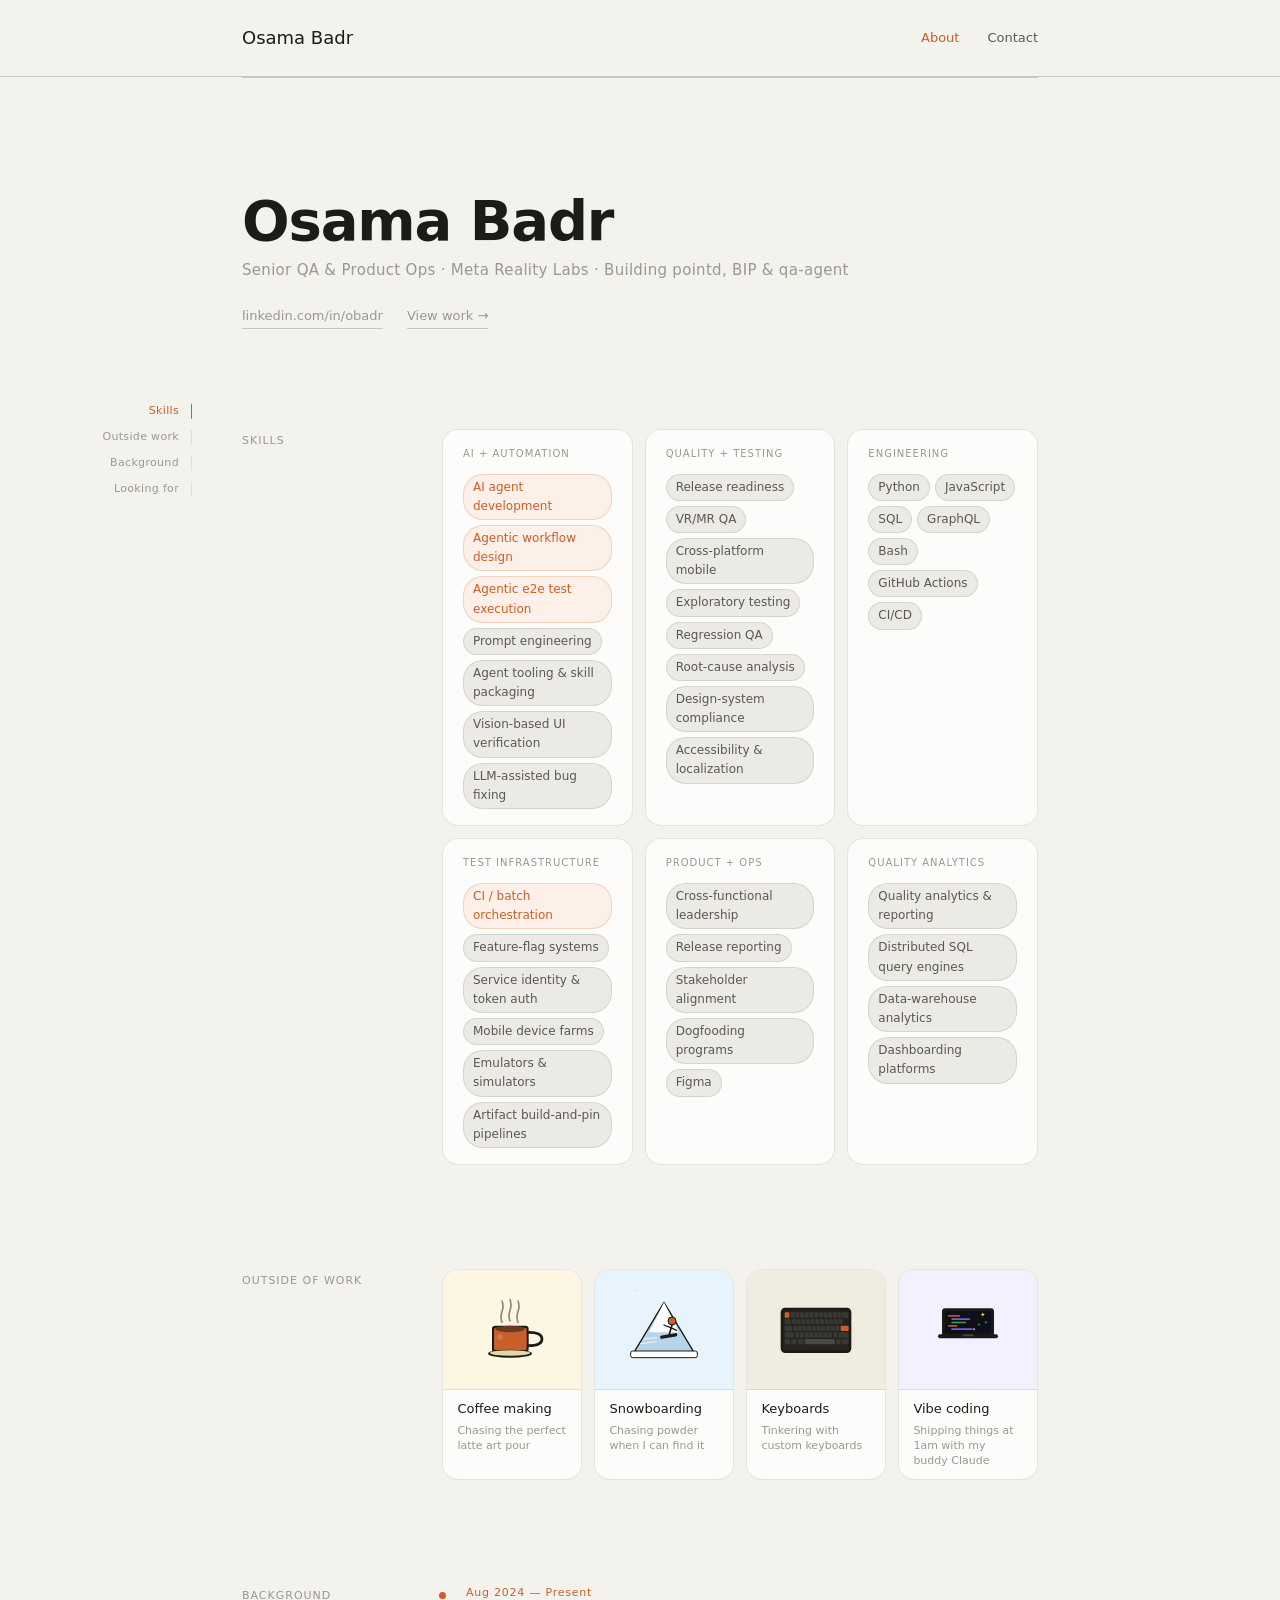
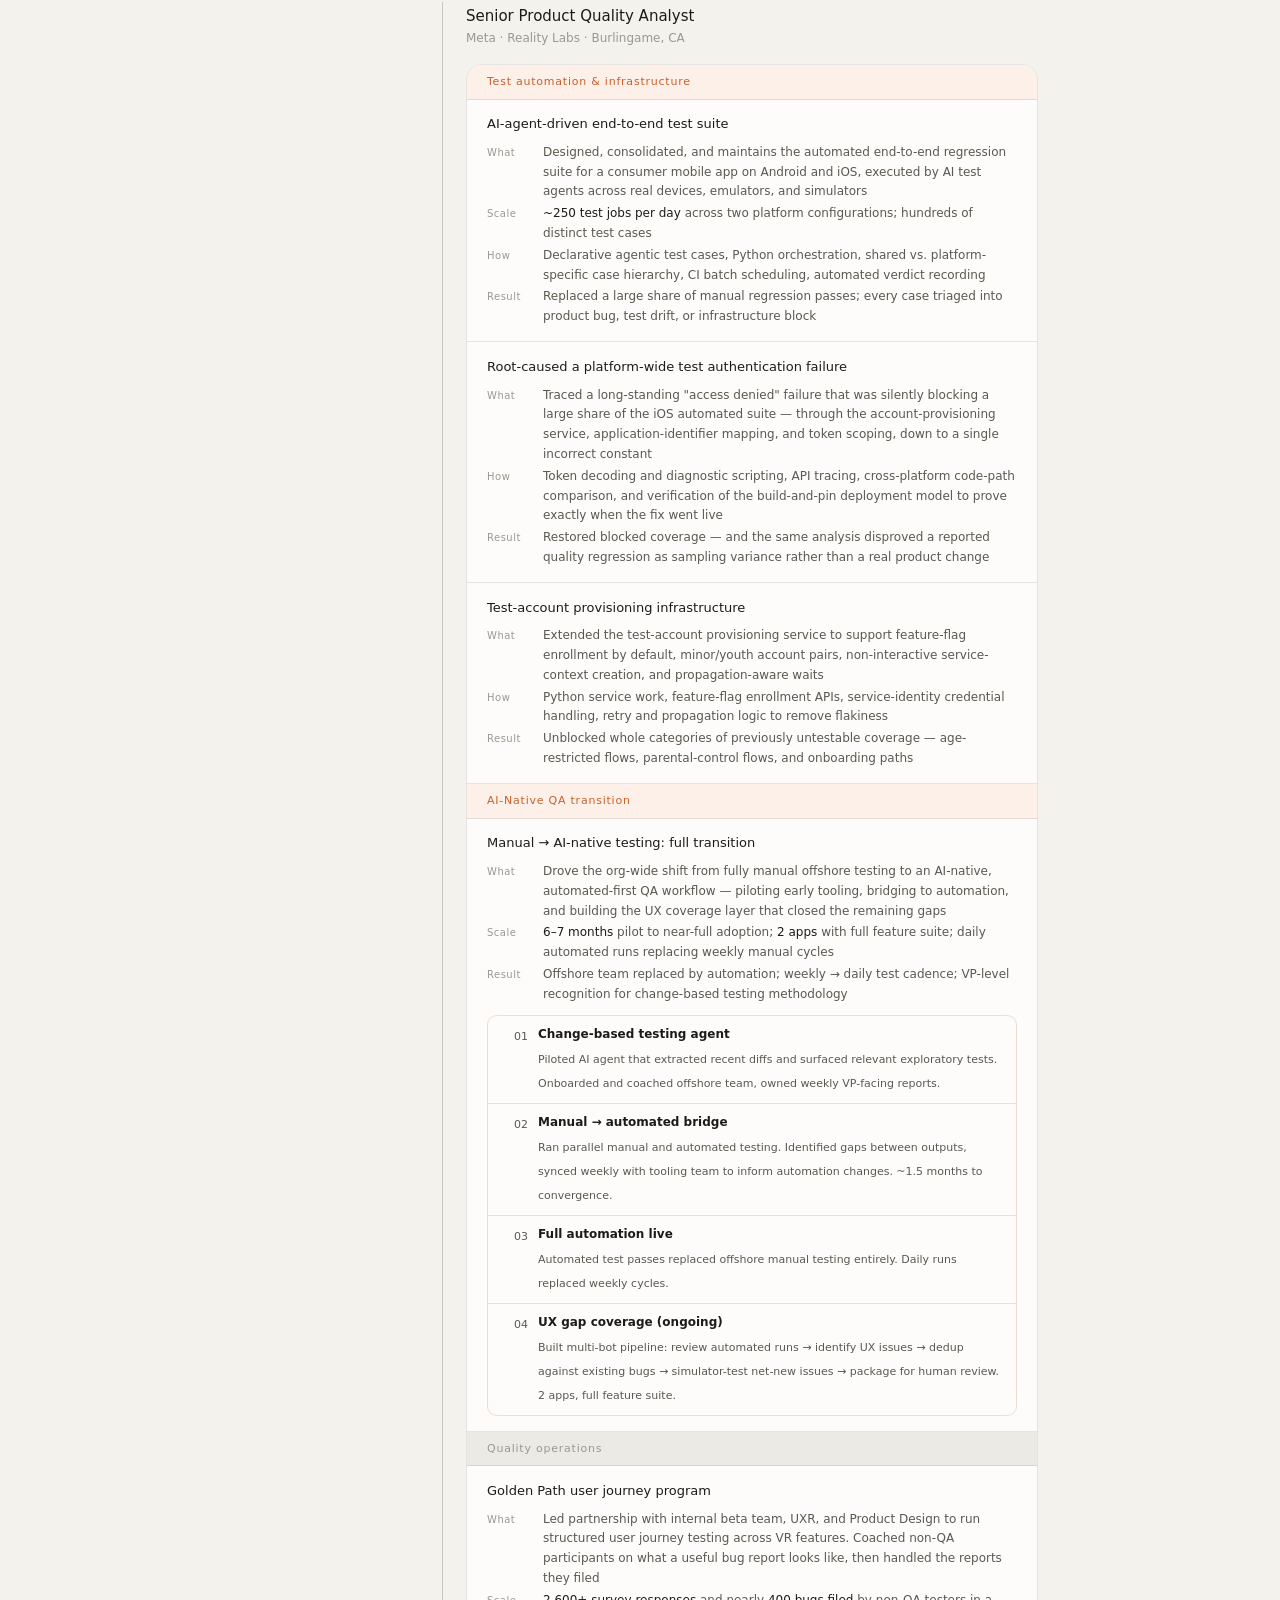
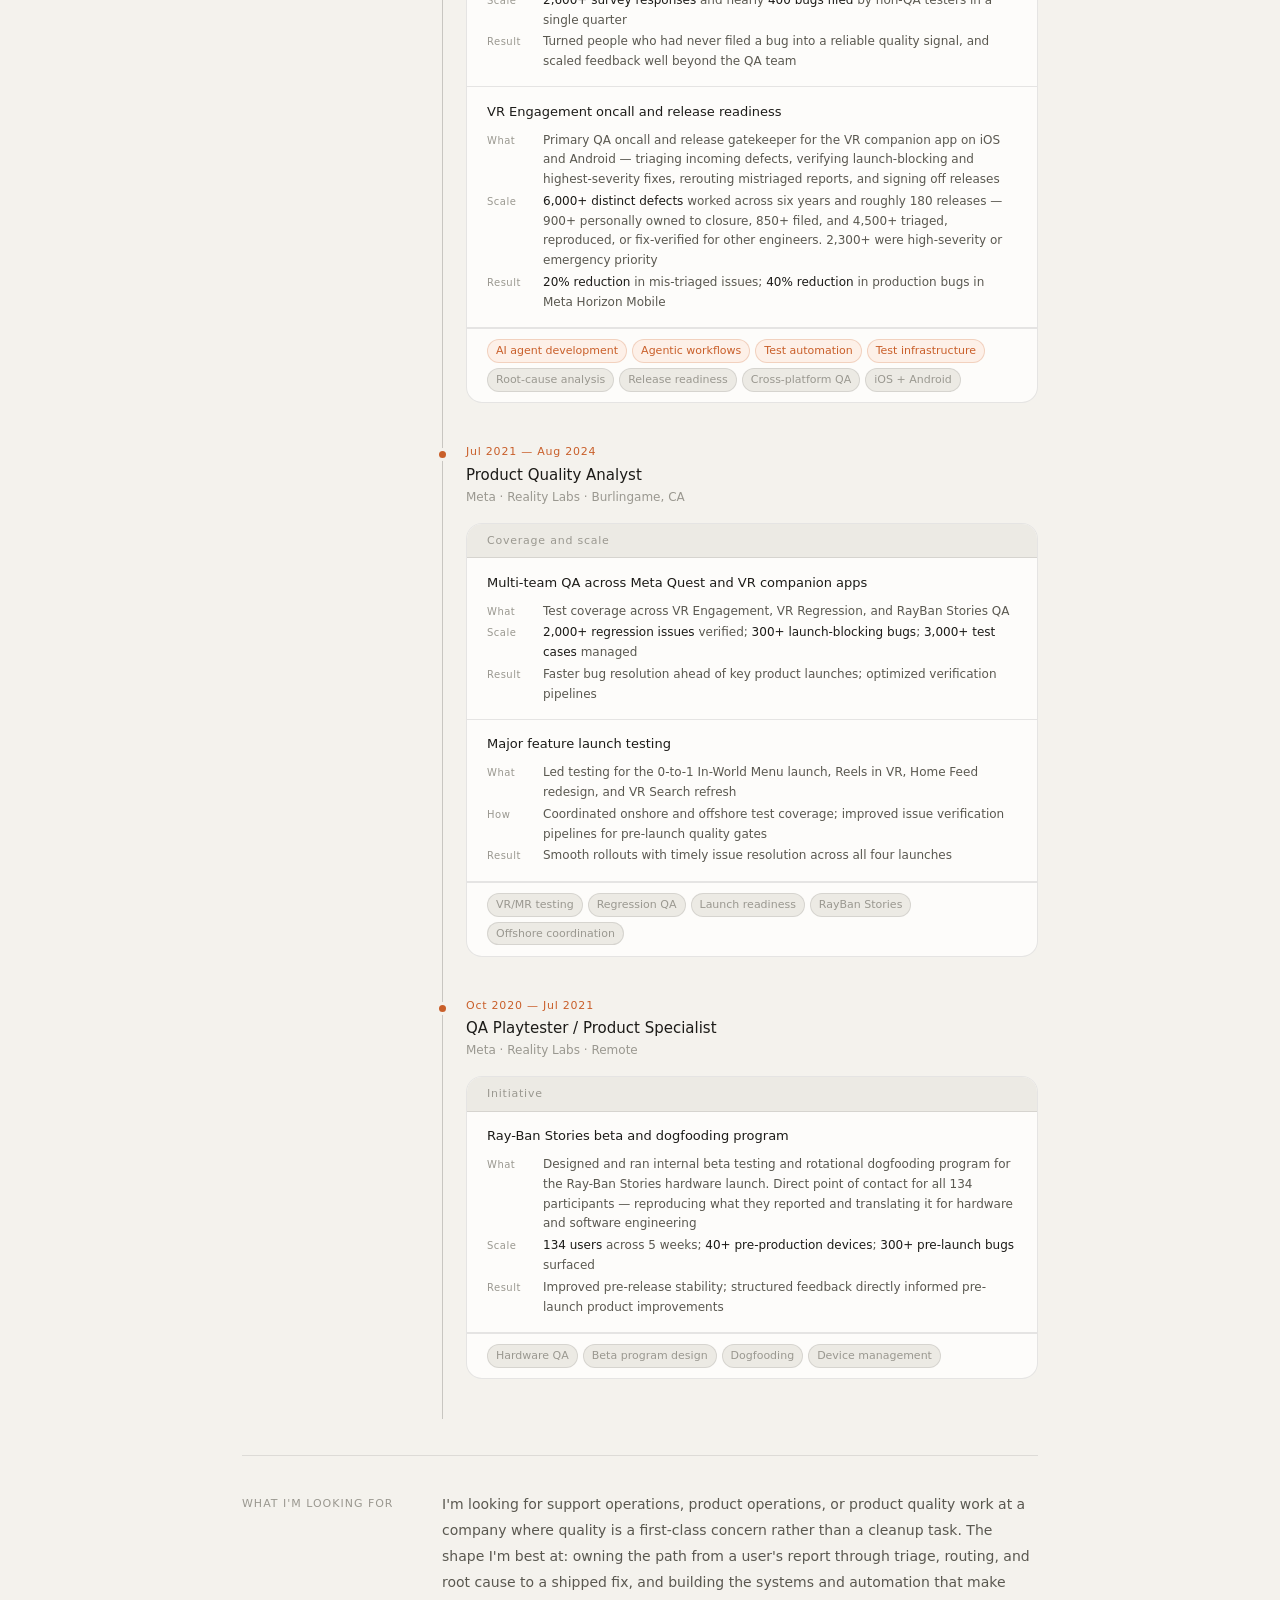
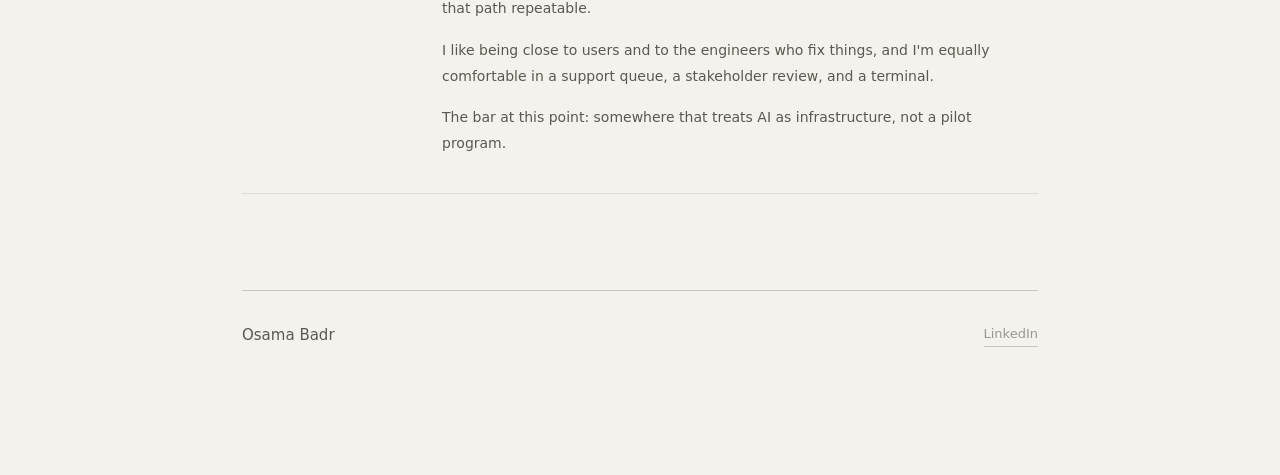
==== about.html @ 8a2d9794 "Reposition hero and "what I'm looking for" around ops roles The old hero ("Now I'm building products" ====
<!DOCTYPE html>
<html lang="en">
<head>
<meta charset="UTF-8">
<meta name="viewport" content="width=device-width, initial-scale=1.0">
<title>About — Osama Badr</title>
<meta name="description" content="Background, skills, and what I'm looking for next — Senior QA & Product Ops at Meta Reality Labs.">
<!-- Open Graph -->
<meta property="og:type" content="website">
<meta property="og:site_name" content="Osama Badr">
<meta property="og:title" content="About — Osama Badr">
<meta property="og:description" content="Background, skills, and what I'm looking for next — Senior QA & Product Ops at Meta Reality Labs.">
<meta property="og:url" content="https://osamabadr-portfolio.pages.dev/about.html">
<meta property="og:image" content="https://osamabadr-portfolio.pages.dev/assets/og-image.png">
<meta property="og:image:width" content="2400">
<meta property="og:image:height" content="1260">
<!-- Twitter -->
<meta name="twitter:card" content="summary_large_image">
<meta name="twitter:title" content="About — Osama Badr">
<meta name="twitter:description" content="Background, skills, and what I'm looking for next.">
<meta name="twitter:image" content="https://osamabadr-portfolio.pages.dev/assets/og-image.png">
<link rel="icon" type="image/png" href="assets/avatar-wave-v2.png">
<link rel="preconnect" href="https://api.fontshare.com">
<link rel="preconnect" href="https://cdn.fontshare.com" crossorigin>
<link href="https://api.fontshare.com/v2/css?f[]=cabinet-grotesk@700,800&f[]=general-sans@300,400,500,600&display=swap" rel="stylesheet">
<link rel="stylesheet" href="styles.css">
<style>
*, *::before, *::after { box-sizing: border-box; margin: 0; padding: 0; }

:root {
  --bg: #f4f2ed;
  --surface: #fdfcfa;
  --surface-2: #eceae4;
  --ink: #1c1b18;
  --ink-2: #5a5850;
  --ink-3: #9a9890;
  --border: rgba(28,27,24,0.1);
  --border-strong: rgba(28,27,24,0.2);
  --accent: #c95f2a;
  --accent-light: #fdf0e8;
  --accent-border: rgba(201,95,42,0.22);
  --serif: 'Cabinet Grotesk', system-ui, sans-serif;
  --sans: 'General Sans', system-ui, sans-serif;
  --mono: 'General Sans', system-ui, sans-serif;
  --r: 10px;
  --r-lg: 16px;
}

html { scroll-behavior: smooth; }
body {
  font-family: var(--sans);
  background: var(--bg);
  color: var(--ink);
  font-size: 15px;
  line-height: 1.6;
  -webkit-font-smoothing: antialiased;
}

/* ── Nav ── */
nav:not(.toc) {
  display: flex;
  justify-content: space-between;
  align-items: center;
  padding: 1.5rem 0;
  margin-bottom: 4rem;
  border-bottom: 0.5px solid var(--border-strong);
  position: sticky;
  top: 0;
  background: var(--bg);
  z-index: 10;
}
.nav-name {
  font-family: var(--serif);
  font-size: 18px;
  color: var(--ink);
  text-decoration: none;
}

/* ── Hero ── */
.page { max-width: 860px; margin: 0 auto; padding: 0 2rem 6rem; }

.hero {
  margin-bottom: 4rem;
  animation: fadeUp 0.5s ease both;
  padding-top: 3rem;
}
.hero-eyebrow {
  font-family: var(--mono);
  font-size: 11px;
  letter-spacing: 0.12em;
  color: var(--accent);
  text-transform: uppercase;
  margin-bottom: 1rem;
}
.hero-name {
  font-family: var(--serif);
  font-size: clamp(36px, 6vw, 56px);
  line-height: 1.1;
  letter-spacing: -0.02em;
  font-weight: 800;
  color: var(--ink);
  margin-bottom: 0.4rem;
}
.hero-title {
  font-size: 15px;
  color: var(--ink-3);
  margin-bottom: 1.5rem;
  font-family: var(--mono);
  letter-spacing: 0.02em;
}
.hero-title-sep { margin: 0 6px; opacity: 0.4; }
.hero-contact { display: flex; gap: 1.5rem; flex-wrap: wrap; }
.hero-contact a {
  font-size: 13px;
  font-family: var(--mono);
  color: var(--ink-3);
  text-decoration: none;
  border-bottom: 0.5px solid var(--border-strong);
  padding-bottom: 1px;
}
.hero-contact a:hover { color: var(--accent); border-color: var(--accent); }


@keyframes fadeUp {
  from { opacity: 0; transform: translateY(14px); }
  to { opacity: 1; transform: translateY(0); }
}

/* ── Content ── */
.content {
  padding-bottom: 2rem;
}

.about-block {
  display: grid;
  grid-template-columns: 160px 1fr;
  gap: 0 2.5rem;
  padding: 2.25rem 0;
  border-bottom: 0.5px solid var(--border);
}
.about-block:last-child { border-bottom: none; }
.about-block { scroll-margin-top: 96px; }

.about-block-label {
  font-family: var(--mono);
  font-size: 11px;
  letter-spacing: 0.09em;
  text-transform: uppercase;
  color: var(--ink-3);
  padding-top: 3px;
}

.about-text {
  display: flex;
  flex-direction: column;
  gap: 1rem;
}

.about-text p {
  font-size: 14px;
  line-height: 1.85;
  color: var(--ink-2);
}

.about-text p strong { color: var(--ink); font-weight: 500; }

/* ── Hobbies ── */
.hobbies-grid {
  display: grid;
  grid-template-columns: repeat(auto-fit, minmax(140px, 1fr));
  gap: 0.75rem;
}

.hobby-card {
  background: var(--surface);
  border: 0.5px solid var(--border);
  border-radius: var(--r-lg);
  overflow: hidden;
}

.hobby-art {
  height: 120px;
  display: flex;
  align-items: center;
  justify-content: center;
  border-bottom: 0.5px solid var(--border);
}
.hobby-art svg { width: 80px; height: 80px; }

.hobby-label {
  font-size: 13px;
  font-weight: 500;
  color: var(--ink);
  padding: 0.6rem 0.9rem 0.15rem;
}
.hobby-sub {
  font-size: 11px;
  color: var(--ink-3);
  padding: 0 0.9rem 0.65rem;
  font-family: var(--mono);
  line-height: 1.4;
}

/* ── Career timeline ── */
.timeline { position: relative; padding-left: 1.5rem; }
.timeline::before {
  content: '';
  position: absolute;
  left: 0; top: 8px; bottom: 0;
  width: 1px;
  background: var(--border-strong);
}
.tl-block { position: relative; margin-bottom: 2.5rem; }
.tl-dot {
  position: absolute;
  left: -1.5rem; top: 8px;
  width: 7px; height: 7px;
  border-radius: 50%;
  background: var(--accent);
  transform: translateX(-3px);
  box-shadow: 0 0 0 3px var(--bg);
}
.tl-period {
  font-family: var(--mono);
  font-size: 11px;
  letter-spacing: 0.07em;
  color: var(--accent);
  margin-bottom: 2px;
}
.tl-role { font-size: 15px; font-weight: 500; color: var(--ink); margin-bottom: 1px; }
.tl-company { font-size: 12px; color: var(--ink-3); margin-bottom: 1rem; }

.tl-card {
  background: var(--surface);
  border: 0.5px solid var(--border);
  border-radius: var(--r-lg);
  overflow: hidden;
}
.card-sublabel {
  padding: 0.5rem 1.25rem;
  border-bottom: 0.5px solid var(--border);
  font-size: 11px;
  font-family: var(--mono);
  letter-spacing: 0.07em;
  color: var(--ink-3);
  background: var(--surface-2);
}
.card-sublabel.ai {
  background: var(--accent-light);
  color: var(--accent);
}
.ach-block {
  padding: 0.9rem 1.25rem;
  border-bottom: 0.5px solid var(--border);
}
.ach-block:last-of-type { border-bottom: none; }
.ach-title { font-size: 13px; font-weight: 500; color: var(--ink); margin-bottom: 0.5rem; }
.wshr {
  display: grid;
  grid-template-columns: 48px 1fr;
  gap: 2px 8px;
  font-size: 12px;
  line-height: 1.65;
}
.wl {
  font-family: var(--mono);
  font-size: 10px;
  letter-spacing: 0.05em;
  color: var(--ink-3);
  padding-top: 2px;
}
.wv { color: var(--ink-2); }
.wv strong { color: var(--ink); font-weight: 500; }

/* AI phases sub-table */
.ai-phases {
  margin-top: 10px;
  border: 0.5px solid var(--accent-border);
  border-radius: var(--r);
  overflow: hidden;
}
.ai-phase-row {
  display: grid;
  grid-template-columns: 28px 1fr;
  gap: 0 10px;
  padding: 9px 12px;
  border-bottom: 0.5px solid var(--accent-border);
  align-items: flex-start;
}
.ai-phase-row:last-child { border-bottom: none; }
.ai-n {
  font-family: var(--mono);
  font-size: 9px;
  color: var(--accent);
  padding-top: 3px;
  text-align: right;
}
.ai-phase-row strong {
  display: block;
  font-size: 12px;
  color: var(--ink);
  font-weight: 600;
  margin-bottom: 2px;
}
.ai-phase-row span { font-size: 11px; color: var(--ink-2); line-height: 1.55; }

.tag-row {
  display: flex;
  flex-wrap: wrap;
  gap: 5px;
  padding: 0.65rem 1.25rem;
  border-top: 0.5px solid var(--border);
}
.tag {
  font-size: 11px;
  font-family: var(--mono);
  padding: 2px 8px;
  border-radius: 20px;
  background: var(--surface-2);
  color: var(--ink-3);
  border: 0.5px solid var(--border);
}
.tag.hi {
  background: var(--accent-light);
  color: var(--accent);
  border-color: var(--accent-border);
}

@media (max-width: 580px) {
  .wshr { grid-template-columns: 40px 1fr; }
}

/* ── Pop-art animations ── */
.art { width: 80px; height: 80px; overflow: visible; }

/* Coffee — steam wisps + crema swirl on hover */
.art-coffee .steam {
  transform-origin: 50% 100%;
  animation: steam-rise 3.4s ease-in-out infinite;
  opacity: 0.5;
}
.art-coffee .steam.s1 { animation-delay: 0s; }
.art-coffee .steam.s2 { animation-delay: -1.1s; }
.art-coffee .steam.s3 { animation-delay: -2.3s; }
@keyframes steam-rise {
  0%, 100% { transform: translateY(2px) scaleY(0.95); opacity: 0.25; }
  50%      { transform: translateY(-3px) scaleY(1.05); opacity: 0.85; }
}
.art-coffee .crema {
  transition: rx 0.5s cubic-bezier(0.22,1,0.36,1);
}
.hobby-card:hover .art-coffee .crema { rx: 14px; }

/* Snow — falling flakes + rider drift on hover */
.art-snow .flake {
  animation: snowfall 5s linear infinite;
}
.art-snow .flake.f1 { animation-delay: -0.8s; animation-duration: 5.2s; }
.art-snow .flake.f2 { animation-delay: -2.4s; animation-duration: 6.4s; }
.art-snow .flake.f3 { animation-delay: -1.5s; animation-duration: 4.8s; }
.art-snow .flake.f4 { animation-delay: -3.2s; animation-duration: 5.8s; }
.art-snow .flake.f5 { animation-delay: -0.3s; animation-duration: 6.0s; }
@keyframes snowfall {
  0%   { transform: translateY(0);   opacity: 0; }
  10%  { opacity: 0.95; }
  90%  { opacity: 0.95; }
  100% { transform: translateY(105px); opacity: 0; }
}
.art-snow .rider {
  transform-origin: 67px 50px;
  transition: transform 0.5s cubic-bezier(0.22,1,0.36,1);
}
.hobby-card:hover .art-snow .rider { transform: translate(3px, 4px); }

/* Keyboard — staggered key presses */
.art-kb .kb-key {
  animation: keypress 5.5s ease-in-out infinite;
}
.art-kb .kb-key.k1 { animation-delay: 0s; }
.art-kb .kb-key.k2 { animation-delay: 0.5s; }
.art-kb .kb-key.k3 { animation-delay: 1.1s; }
.art-kb .kb-key.k4 { animation-delay: 1.6s; }
.art-kb .kb-key.k5 { animation-delay: 2.3s; }
@keyframes keypress {
  0%, 92%, 100% { fill: #3a3835; }
  94%           { fill: #c95f2a; transform: translateY(0.5px); }
  96%           { fill: #3a3835; transform: translateY(0); }
}

/* Vibe coding — blinking cursor + twinkling sparkles + code pulse on hover */
.art-vibe .cursor {
  animation: blink 1.05s steps(2) infinite;
}
@keyframes blink { 0%, 49% { opacity: 0.95; } 50%, 100% { opacity: 0; } }

.art-vibe .sparkle {
  transform-box: fill-box;
  transform-origin: center;
  animation: twinkle 2.6s ease-in-out infinite;
}
.art-vibe .sparkle.sp1 { animation-delay: 0s; }
.art-vibe .sparkle.sp2 { animation-delay: 0.7s; }
.art-vibe .sparkle.sp3 { animation-delay: 1.4s; }
@keyframes twinkle {
  0%, 100% { opacity: 0.4; transform: scale(0.85); }
  50%      { opacity: 1;   transform: scale(1.25); }
}
.art-vibe .code {
  transform-origin: left center;
  transform-box: fill-box;
  transition: transform 0.4s cubic-bezier(0.22,1,0.36,1);
}
.hobby-card:hover .art-vibe .code.c1 { transform: scaleX(1.1); }
.hobby-card:hover .art-vibe .code.c3 { transform: scaleX(1.18); }
.hobby-card:hover .art-vibe .code.c5 { transform: scaleX(1.06); }

/* ── Hover interactions ── */
.hobby-card {
  transition: border-color 0.25s ease, transform 0.35s cubic-bezier(0.22,1,0.36,1);
}
.hobby-card:hover {
  border-color: var(--accent-border);
  transform: translateY(-2px);
}
.hero-contact a[href$=".html"] {
  transition: color 0.2s ease, border-color 0.2s ease;
}
.hero-contact a[href$=".html"]:hover { letter-spacing: 0.04em; }


/* ── Responsive ── */
@media (max-width: 720px) {
  .about-block { grid-template-columns: 1fr; gap: 0.5rem; }
  nav { padding: 1.25rem 1rem; }
  .page, .content { padding-left: 1rem; padding-right: 1rem; }
}

/* ── Skills ── */
.skills-grid {
  display: grid;
  grid-template-columns: repeat(auto-fit, minmax(180px, 1fr));
  gap: 0.75rem;
}
.skill-card {
  background: var(--surface);
  border: 0.5px solid var(--border);
  border-radius: var(--r-lg);
  padding: 1rem 1.25rem;
}
.skill-card-title {
  font-family: var(--mono);
  font-size: 10px;
  letter-spacing: 0.1em;
  text-transform: uppercase;
  color: var(--ink-3);
  margin-bottom: 0.75rem;
}
.pills { display: flex; flex-wrap: wrap; gap: 5px; }
.pill {
  font-size: 12px;
  padding: 3px 9px;
  border-radius: 20px;
  background: var(--surface-2);
  color: var(--ink-2);
  border: 0.5px solid var(--border);
}
.pill.hi {
  background: var(--accent-light);
  color: var(--accent);
  border-color: var(--accent-border);
}

/* ── Reduced motion ── */
@media (prefers-reduced-motion: reduce) {
  *, *::before, *::after {
    animation-duration: 0.01ms !important;
    animation-iteration-count: 1 !important;
    transition-duration: 0.01ms !important;
    scroll-behavior: auto !important;
  }
}
</style>
</head>
<body>

<div class="page">

  <nav>
    <a class="nav-name" href="index.html">Osama Badr</a>
    <div class="nav-links">
      <a href="about.html" class="active">About</a>
      <a href="mailto:osabadr@gmail.com">Contact</a>
    </div>
  </nav>

  <nav class="toc" aria-label="Sections">
    <a href="#skills">Skills</a>
    <a href="#outside">Outside work</a>
    <a href="#background">Background</a>
    <a href="#looking">Looking for</a>
  </nav>

  <!-- Hero -->
  <section class="hero">
    <h1 class="hero-name">Osama Badr</h1>
    <p class="hero-title">Senior QA &amp; Product Ops · Meta Reality Labs · Building pointd, BIP &amp; qa-agent</p>
    <div class="hero-contact">
      <a href="https://linkedin.com/in/obadr" target="_blank" rel="noopener noreferrer">linkedin.com/in/obadr</a>
      <a href="index.html">View work →</a>
    </div>
  </section>

<!-- Skills -->
<div class="content">
  <div class="about-block" id="skills">
    <div class="about-block-label">Skills</div>
    <div class="skills-grid">
      <div class="skill-card">
        <div class="skill-card-title">AI + Automation</div>
        <div class="pills">
          <span class="pill hi">AI agent development</span>
          <span class="pill hi">Agentic workflow design</span>
          <span class="pill hi">Agentic e2e test execution</span>
          <span class="pill">Prompt engineering</span>
          <span class="pill">Agent tooling &amp; skill packaging</span>
          <span class="pill">Vision-based UI verification</span>
          <span class="pill">LLM-assisted bug fixing</span>
        </div>
      </div>
      <div class="skill-card">
        <div class="skill-card-title">Quality + Testing</div>
        <div class="pills">
          <span class="pill">Release readiness</span>
          <span class="pill">VR/MR QA</span>
          <span class="pill">Cross-platform mobile</span>
          <span class="pill">Exploratory testing</span>
          <span class="pill">Regression QA</span>
          <span class="pill">Root-cause analysis</span>
          <span class="pill">Design-system compliance</span>
          <span class="pill">Accessibility &amp; localization</span>
        </div>
      </div>
      <div class="skill-card">
        <div class="skill-card-title">Engineering</div>
        <div class="pills">
          <span class="pill">Python</span>
          <span class="pill">JavaScript</span>
          <span class="pill">SQL</span>
          <span class="pill">GraphQL</span>
          <span class="pill">Bash</span>
          <span class="pill">GitHub Actions</span>
          <span class="pill">CI/CD</span>
        </div>
      </div>
      <div class="skill-card">
        <div class="skill-card-title">Test infrastructure</div>
        <div class="pills">
          <span class="pill hi">CI / batch orchestration</span>
          <span class="pill">Feature-flag systems</span>
          <span class="pill">Service identity &amp; token auth</span>
          <span class="pill">Mobile device farms</span>
          <span class="pill">Emulators &amp; simulators</span>
          <span class="pill">Artifact build-and-pin pipelines</span>
        </div>
      </div>
      <div class="skill-card">
        <div class="skill-card-title">Product + Ops</div>
        <div class="pills">
          <span class="pill">Cross-functional leadership</span>
          <span class="pill">Release reporting</span>
          <span class="pill">Stakeholder alignment</span>
          <span class="pill">Dogfooding programs</span>
          <span class="pill">Figma</span>
        </div>
      </div>
      <div class="skill-card">
        <div class="skill-card-title">Quality analytics</div>
        <div class="pills">
          <span class="pill">Quality analytics &amp; reporting</span>
          <span class="pill">Distributed SQL query engines</span>
          <span class="pill">Data-warehouse analytics</span>
          <span class="pill">Dashboarding platforms</span>
        </div>
      </div>
    </div>
  </div>
</div>

<!-- Outside work — hobbies up top -->
<div class="content">
  <div class="about-block" id="outside">
    <div class="about-block-label">Outside of work</div>
    <div class="hobbies-grid">

      <div class="hobby-card">
        <div class="hobby-art" style="background:#fdf6e3;">
          <svg class="art art-coffee" viewBox="0 0 120 100" xmlns="http://www.w3.org/2000/svg">
            <rect x="30" y="45" width="55" height="40" rx="5" fill="#1a1a18"/>
            <rect x="33" y="48" width="49" height="34" rx="3" fill="#c95f2a"/>
            <path d="M85 55 Q105 55 105 65 Q105 75 85 75" fill="none" stroke="#1a1a18" stroke-width="4" stroke-linecap="round"/>
            <ellipse cx="57" cy="87" rx="33" ry="6" fill="#1a1a18"/>
            <ellipse cx="57" cy="86" rx="30" ry="4" fill="#e8d5a3"/>
            <g class="steam-group" stroke="#1a1a18" stroke-width="2.5" stroke-linecap="round" fill="none">
              <path class="steam s1" d="M45 40 Q42 32 45 24 Q48 16 45 8"/>
              <path class="steam s2" d="M57 38 Q54 30 57 22 Q60 14 57 6"/>
              <path class="steam s3" d="M69 40 Q66 32 69 24 Q72 16 69 8"/>
            </g>
            <ellipse cx="57" cy="50" rx="22" ry="5" fill="#6b3a1f"/>
            <ellipse class="crema" cx="57" cy="50" rx="0" ry="3" fill="#e8d5a3" opacity="0.55"/>
            <circle cx="42" cy="62" r="4" fill="rgba(255,255,255,0.15)"/>
          </svg>
        </div>
        <div class="hobby-label">Coffee making</div>
        <div class="hobby-sub">Chasing the perfect latte art pour</div>
      </div>

      <div class="hobby-card">
        <div class="hobby-art" style="background:#e8f4fd;">
          <svg class="art art-snow" viewBox="0 0 120 100" xmlns="http://www.w3.org/2000/svg">
            <polygon points="60,10 15,85 105,85" fill="#b8d4e8" stroke="#1a1a18" stroke-width="2" stroke-linejoin="round"/>
            <polygon points="60,10 38,55 82,55" fill="white" stroke="none"/>
            <rect x="10" y="83" width="100" height="10" rx="3" fill="white" stroke="#1a1a18" stroke-width="1.5"/>
            <g class="rider">
              <circle cx="72" cy="38" r="6" fill="#c95f2a" stroke="#1a1a18" stroke-width="1.5"/>
              <line x1="72" y1="44" x2="68" y2="58" stroke="#1a1a18" stroke-width="2.5" stroke-linecap="round"/>
              <line x1="70" y1="48" x2="60" y2="44" stroke="#1a1a18" stroke-width="2" stroke-linecap="round"/>
              <line x1="70" y1="48" x2="79" y2="52" stroke="#1a1a18" stroke-width="2" stroke-linecap="round"/>
              <rect x="54" y="58" width="26" height="5" rx="2.5" fill="#1a1a18" transform="rotate(-10 67 60)"/>
            </g>
            <line class="speed s1" x1="30" y1="65" x2="50" y2="63" stroke="white" stroke-width="1.5" stroke-linecap="round" opacity="0.8"/>
            <line class="speed s2" x1="25" y1="72" x2="48" y2="69" stroke="white" stroke-width="1.5" stroke-linecap="round" opacity="0.8"/>
            <g class="flakes" fill="white">
              <circle class="flake f1" cx="22" cy="-3" r="1.4"/>
              <circle class="flake f2" cx="44" cy="-3" r="1.1"/>
              <circle class="flake f3" cx="92" cy="-3" r="1.4"/>
              <circle class="flake f4" cx="106" cy="-3" r="1"/>
              <circle class="flake f5" cx="14" cy="-3" r="1.2"/>
            </g>
          </svg>
        </div>
        <div class="hobby-label">Snowboarding</div>
        <div class="hobby-sub">Chasing powder when I can find it</div>
      </div>

      <div class="hobby-card">
        <div class="hobby-art" style="background:#f0ece0;">
          <svg class="art art-kb" viewBox="0 0 120 100" xmlns="http://www.w3.org/2000/svg">
            <!-- Case -->
            <rect x="7" y="18" width="106" height="68" rx="7" fill="#1c1b18"/>
            <!-- Plate -->
            <rect x="11" y="22" width="98" height="60" rx="4" fill="#252320"/>
            <!-- Row 1: Number row -->
            <rect x="13" y="25" width="7" height="8" rx="1.5" fill="#c95f2a"/>
            <rect x="22" y="25" width="6" height="8" rx="1.5" fill="#3a3835"/>
            <rect x="29" y="25" width="6" height="8" rx="1.5" fill="#3a3835"/>
            <rect class="kb-key k1" x="36" y="25" width="6" height="8" rx="1.5" fill="#3a3835"/>
            <rect x="43" y="25" width="6" height="8" rx="1.5" fill="#3a3835"/>
            <rect x="50" y="25" width="6" height="8" rx="1.5" fill="#3a3835"/>
            <rect x="57" y="25" width="6" height="8" rx="1.5" fill="#3a3835"/>
            <rect x="64" y="25" width="6" height="8" rx="1.5" fill="#3a3835"/>
            <rect x="71" y="25" width="6" height="8" rx="1.5" fill="#3a3835"/>
            <rect x="78" y="25" width="6" height="8" rx="1.5" fill="#3a3835"/>
            <rect x="85" y="25" width="6" height="8" rx="1.5" fill="#3a3835"/>
            <rect x="92" y="25" width="6" height="8" rx="1.5" fill="#3a3835"/>
            <rect x="99" y="25" width="10" height="8" rx="1.5" fill="#3a3835"/>
            <!-- Row 2: QWERTY -->
            <rect x="13" y="35" width="9" height="8" rx="1.5" fill="#3a3835"/>
            <rect x="24" y="35" width="6" height="8" rx="1.5" fill="#3a3835"/>
            <rect x="31" y="35" width="6" height="8" rx="1.5" fill="#3a3835"/>
            <rect class="kb-key k2" x="38" y="35" width="6" height="8" rx="1.5" fill="#3a3835"/>
            <rect x="45" y="35" width="6" height="8" rx="1.5" fill="#3a3835"/>
            <rect x="52" y="35" width="6" height="8" rx="1.5" fill="#3a3835"/>
            <rect x="59" y="35" width="6" height="8" rx="1.5" fill="#3a3835"/>
            <rect x="66" y="35" width="6" height="8" rx="1.5" fill="#3a3835"/>
            <rect x="73" y="35" width="6" height="8" rx="1.5" fill="#3a3835"/>
            <rect x="80" y="35" width="6" height="8" rx="1.5" fill="#3a3835"/>
            <rect x="87" y="35" width="6" height="8" rx="1.5" fill="#3a3835"/>
            <rect x="94" y="35" width="6" height="8" rx="1.5" fill="#3a3835"/>
            <!-- Row 3: Home row -->
            <rect x="13" y="45" width="11" height="8" rx="1.5" fill="#3a3835"/>
            <rect x="26" y="45" width="6" height="8" rx="1.5" fill="#3a3835"/>
            <rect x="33" y="45" width="6" height="8" rx="1.5" fill="#3a3835"/>
            <rect x="40" y="45" width="6" height="8" rx="1.5" fill="#3a3835"/>
            <rect class="kb-key k3" x="47" y="45" width="6" height="8" rx="1.5" fill="#3a3835"/>
            <rect x="54" y="45" width="6" height="8" rx="1.5" fill="#3a3835"/>
            <rect class="kb-key k4" x="61" y="45" width="6" height="8" rx="1.5" fill="#3a3835"/>
            <rect x="68" y="45" width="6" height="8" rx="1.5" fill="#3a3835"/>
            <rect x="75" y="45" width="6" height="8" rx="1.5" fill="#3a3835"/>
            <rect x="82" y="45" width="6" height="8" rx="1.5" fill="#3a3835"/>
            <rect x="89" y="45" width="6" height="8" rx="1.5" fill="#3a3835"/>
            <rect x="97" y="45" width="12" height="8" rx="1.5" fill="#c95f2a"/>
            <!-- Row 4: ZXCV -->
            <rect x="13" y="55" width="14" height="8" rx="1.5" fill="#3a3835"/>
            <rect x="29" y="55" width="6" height="8" rx="1.5" fill="#3a3835"/>
            <rect x="36" y="55" width="6" height="8" rx="1.5" fill="#3a3835"/>
            <rect x="43" y="55" width="6" height="8" rx="1.5" fill="#3a3835"/>
            <rect class="kb-key k5" x="50" y="55" width="6" height="8" rx="1.5" fill="#3a3835"/>
            <rect x="57" y="55" width="6" height="8" rx="1.5" fill="#3a3835"/>
            <rect x="64" y="55" width="6" height="8" rx="1.5" fill="#3a3835"/>
            <rect x="71" y="55" width="6" height="8" rx="1.5" fill="#3a3835"/>
            <rect x="78" y="55" width="6" height="8" rx="1.5" fill="#3a3835"/>
            <rect x="86" y="55" width="6" height="8" rx="1.5" fill="#3a3835"/>
            <rect x="94" y="55" width="15" height="8" rx="1.5" fill="#3a3835"/>
            <!-- Row 5: Space row -->
            <rect x="13" y="65" width="8" height="8" rx="1.5" fill="#3a3835"/>
            <rect x="23" y="65" width="8" height="8" rx="1.5" fill="#3a3835"/>
            <rect x="33" y="65" width="8" height="8" rx="1.5" fill="#3a3835"/>
            <rect x="43" y="65" width="45" height="8" rx="1.5" fill="#4a4845"/>
            <rect x="90" y="65" width="7" height="8" rx="1.5" fill="#3a3835"/>
            <rect x="99" y="65" width="10" height="8" rx="1.5" fill="#3a3835"/>
          </svg>
        </div>
        <div class="hobby-label">Keyboards</div>
        <div class="hobby-sub">Tinkering with custom keyboards</div>
      </div>

      <div class="hobby-card">
        <div class="hobby-art" style="background:#f3f0ff;">
          <svg class="art art-vibe" viewBox="0 0 120 100" xmlns="http://www.w3.org/2000/svg">
            <rect x="15" y="58" width="90" height="6" rx="3" fill="#1a1a18"/>
            <rect x="22" y="20" width="76" height="40" rx="4" fill="#1a1a18" stroke="#1a1a18" stroke-width="2"/>
            <rect x="25" y="23" width="70" height="34" rx="2" fill="#0d1117"/>
            <rect x="52" y="58" width="16" height="3" rx="1.5" fill="#444"/>
            <rect class="code c1" x="30" y="29" width="18" height="2.5" rx="1" fill="#c95f2a" opacity="0.9"/>
            <rect class="code c2" x="35" y="34" width="28" height="2.5" rx="1" fill="#7c6af7" opacity="0.9"/>
            <rect class="code c3" x="35" y="39" width="22" height="2.5" rx="1" fill="#4caf50" opacity="0.9"/>
            <rect class="code c4" x="30" y="44" width="14" height="2.5" rx="1" fill="#c95f2a" opacity="0.9"/>
            <rect class="code c5" x="35" y="49" width="32" height="2.5" rx="1" fill="#7c6af7" opacity="0.9"/>
            <rect class="cursor" x="68" y="49" width="2" height="2.5" rx="0.5" fill="white" opacity="0.9"/>
            <text class="sparkle sp1" x="78" y="32" font-size="10" fill="#f7c948">✦</text>
            <text class="sparkle sp2" x="84" y="42" font-size="7" fill="#7c6af7">✦</text>
            <text class="sparkle sp3" x="74" y="46" font-size="6" fill="#4caf50">✦</text>
          </svg>
        </div>
        <div class="hobby-label">Vibe coding</div>
        <div class="hobby-sub">Shipping things at 1am with my buddy Claude</div>
      </div>

    </div>
  </div>

</div>

<!-- Background & more -->
<div class="content">

  <div class="about-block" id="background" style="align-items:flex-start;">
    <div class="about-block-label">Background</div>
    <div class="timeline">

      <!-- Senior PQA -->
      <div class="tl-block">
        <div class="tl-dot"></div>
        <div class="tl-period">Aug 2024 — Present</div>
        <div class="tl-role">Senior Product Quality Analyst</div>
        <div class="tl-company">Meta · Reality Labs · Burlingame, CA</div>
        <div class="tl-card">

          <div class="card-sublabel ai">Test automation &amp; infrastructure</div>
          <div class="ach-block">
            <div class="ach-title">AI-agent-driven end-to-end test suite</div>
            <div class="wshr">
              <span class="wl">What</span><span class="wv">Designed, consolidated, and maintains the automated end-to-end regression suite for a consumer mobile app on Android and iOS, executed by AI test agents across real devices, emulators, and simulators</span>
              <span class="wl">Scale</span><span class="wv"><strong>~250 test jobs per day</strong> across two platform configurations; hundreds of distinct test cases</span>
              <span class="wl">How</span><span class="wv">Declarative agentic test cases, Python orchestration, shared vs. platform-specific case hierarchy, CI batch scheduling, automated verdict recording</span>
              <span class="wl">Result</span><span class="wv">Replaced a large share of manual regression passes; every case triaged into product bug, test drift, or infrastructure block</span>
            </div>
          </div>
          <div class="ach-block">
            <div class="ach-title">Root-caused a platform-wide test authentication failure</div>
            <div class="wshr">
              <span class="wl">What</span><span class="wv">Traced a long-standing "access denied" failure that was silently blocking a large share of the iOS automated suite — through the account-provisioning service, application-identifier mapping, and token scoping, down to a single incorrect constant</span>
              <span class="wl">How</span><span class="wv">Token decoding and diagnostic scripting, API tracing, cross-platform code-path comparison, and verification of the build-and-pin deployment model to prove exactly when the fix went live</span>
              <span class="wl">Result</span><span class="wv">Restored blocked coverage — and the same analysis disproved a reported quality regression as sampling variance rather than a real product change</span>
            </div>
          </div>
          <div class="ach-block">
            <div class="ach-title">Test-account provisioning infrastructure</div>
            <div class="wshr">
              <span class="wl">What</span><span class="wv">Extended the test-account provisioning service to support feature-flag enrollment by default, minor/youth account pairs, non-interactive service-context creation, and propagation-aware waits</span>
              <span class="wl">How</span><span class="wv">Python service work, feature-flag enrollment APIs, service-identity credential handling, retry and propagation logic to remove flakiness</span>
              <span class="wl">Result</span><span class="wv">Unblocked whole categories of previously untestable coverage — age-restricted flows, parental-control flows, and onboarding paths</span>
            </div>
          </div>

          <div class="card-sublabel ai">AI-Native QA transition</div>
          <div class="ach-block">
            <div class="ach-title">Manual → AI-native testing: full transition</div>
            <div class="wshr">
              <span class="wl">What</span><span class="wv">Drove the org-wide shift from fully manual offshore testing to an AI-native, automated-first QA workflow — piloting early tooling, bridging to automation, and building the UX coverage layer that closed the remaining gaps</span>
              <span class="wl">Scale</span><span class="wv"><strong>6–7 months</strong> pilot to near-full adoption; <strong>2 apps</strong> with full feature suite; daily automated runs replacing weekly manual cycles</span>
              <span class="wl">Result</span><span class="wv">Offshore team replaced by automation; weekly → daily test cadence; VP-level recognition for change-based testing methodology</span>
            </div>
            <div class="ai-phases">
              <div class="ai-phase-row">
                <span class="ai-n">01</span>
                <div><strong>Change-based testing agent</strong><span>Piloted AI agent that extracted recent diffs and surfaced relevant exploratory tests. Onboarded and coached offshore team, owned weekly VP-facing reports.</span></div>
              </div>
              <div class="ai-phase-row">
                <span class="ai-n">02</span>
                <div><strong>Manual → automated bridge</strong><span>Ran parallel manual and automated testing. Identified gaps between outputs, synced weekly with tooling team to inform automation changes. ~1.5 months to convergence.</span></div>
              </div>
              <div class="ai-phase-row">
                <span class="ai-n">03</span>
                <div><strong>Full automation live</strong><span>Automated test passes replaced offshore manual testing entirely. Daily runs replaced weekly cycles.</span></div>
              </div>
              <div class="ai-phase-row">
                <span class="ai-n">04</span>
                <div><strong>UX gap coverage (ongoing)</strong><span>Built multi-bot pipeline: review automated runs → identify UX issues → dedup against existing bugs → simulator-test net-new issues → package for human review. 2 apps, full feature suite.</span></div>
              </div>
            </div>
          </div>

          <div class="card-sublabel">Quality operations</div>
          <div class="ach-block">
            <div class="ach-title">Golden Path user journey program</div>
            <div class="wshr">
              <span class="wl">What</span><span class="wv">Led partnership with internal beta team, UXR, and Product Design to run structured user journey testing across VR features. Coached non-QA participants on what a useful bug report looks like, then handled the reports they filed</span>
              <span class="wl">Scale</span><span class="wv"><strong>2,600+ survey responses</strong> and nearly <strong>400 bugs filed</strong> by non-QA testers in a single quarter</span>
              <span class="wl">Result</span><span class="wv">Turned people who had never filed a bug into a reliable quality signal, and scaled feedback well beyond the QA team</span>
            </div>
          </div>
          <div class="ach-block">
            <div class="ach-title">VR Engagement oncall and release readiness</div>
            <div class="wshr">
              <span class="wl">What</span><span class="wv">Primary QA oncall and release gatekeeper for the VR companion app on iOS and Android — triaging incoming defects, verifying launch-blocking and highest-severity fixes, rerouting mistriaged reports, and signing off releases</span>
              <span class="wl">Scale</span><span class="wv"><strong>6,000+ distinct defects</strong> worked across six years and roughly 180 releases — 900+ personally owned to closure, 850+ filed, and 4,500+ triaged, reproduced, or fix-verified for other engineers. 2,300+ were high-severity or emergency priority</span>
              <span class="wl">Result</span><span class="wv"><strong>20% reduction</strong> in mis-triaged issues; <strong>40% reduction</strong> in production bugs in Meta Horizon Mobile</span>
            </div>
          </div>

          <div class="tag-row">
            <span class="tag hi">AI agent development</span>
            <span class="tag hi">Agentic workflows</span>
            <span class="tag hi">Test automation</span>
            <span class="tag hi">Test infrastructure</span>
            <span class="tag">Root-cause analysis</span>
            <span class="tag">Release readiness</span>
            <span class="tag">Cross-platform QA</span>
            <span class="tag">iOS + Android</span>
          </div>
        </div>
      </div>

      <!-- PQA -->
      <div class="tl-block">
        <div class="tl-dot"></div>
        <div class="tl-period">Jul 2021 — Aug 2024</div>
        <div class="tl-role">Product Quality Analyst</div>
        <div class="tl-company">Meta · Reality Labs · Burlingame, CA</div>
        <div class="tl-card">
          <div class="card-sublabel">Coverage and scale</div>
          <div class="ach-block">
            <div class="ach-title">Multi-team QA across Meta Quest and VR companion apps</div>
            <div class="wshr">
              <span class="wl">What</span><span class="wv">Test coverage across VR Engagement, VR Regression, and RayBan Stories QA</span>
              <span class="wl">Scale</span><span class="wv"><strong>2,000+ regression issues</strong> verified; <strong>300+ launch-blocking bugs</strong>; <strong>3,000+ test cases</strong> managed</span>
              <span class="wl">Result</span><span class="wv">Faster bug resolution ahead of key product launches; optimized verification pipelines</span>
            </div>
          </div>
          <div class="ach-block">
            <div class="ach-title">Major feature launch testing</div>
            <div class="wshr">
              <span class="wl">What</span><span class="wv">Led testing for the 0-to-1 In-World Menu launch, Reels in VR, Home Feed redesign, and VR Search refresh</span>
              <span class="wl">How</span><span class="wv">Coordinated onshore and offshore test coverage; improved issue verification pipelines for pre-launch quality gates</span>
              <span class="wl">Result</span><span class="wv">Smooth rollouts with timely issue resolution across all four launches</span>
            </div>
          </div>
          <div class="tag-row">
            <span class="tag">VR/MR testing</span>
            <span class="tag">Regression QA</span>
            <span class="tag">Launch readiness</span>
            <span class="tag">RayBan Stories</span>
            <span class="tag">Offshore coordination</span>
          </div>
        </div>
      </div>

      <!-- Playtester -->
      <div class="tl-block">
        <div class="tl-dot"></div>
        <div class="tl-period">Oct 2020 — Jul 2021</div>
        <div class="tl-role">QA Playtester / Product Specialist</div>
        <div class="tl-company">Meta · Reality Labs · Remote</div>
        <div class="tl-card">
          <div class="card-sublabel">Initiative</div>
          <div class="ach-block">
            <div class="ach-title">Ray-Ban Stories beta and dogfooding program</div>
            <div class="wshr">
              <span class="wl">What</span><span class="wv">Designed and ran internal beta testing and rotational dogfooding program for the Ray-Ban Stories hardware launch. Direct point of contact for all 134 participants — reproducing what they reported and translating it for hardware and software engineering</span>
              <span class="wl">Scale</span><span class="wv"><strong>134 users</strong> across 5 weeks; <strong>40+ pre-production devices</strong>; <strong>300+ pre-launch bugs</strong> surfaced</span>
              <span class="wl">Result</span><span class="wv">Improved pre-release stability; structured feedback directly informed pre-launch product improvements</span>
            </div>
          </div>
          <div class="tag-row">
            <span class="tag">Hardware QA</span>
            <span class="tag">Beta program design</span>
            <span class="tag">Dogfooding</span>
            <span class="tag">Device management</span>
          </div>
        </div>
      </div>

    </div>
  </div>

  <div class="about-block" id="looking">
    <div class="about-block-label">What I'm looking for</div>
    <div class="about-text">
      <p>I'm looking for support operations, product operations, or product quality work at a company where quality is a first-class concern rather than a cleanup task. The shape I'm best at: owning the path from a user's report through triage, routing, and root cause to a shipped fix, and building the systems and automation that make that path repeatable.</p>
      <p>I like being close to users and to the engineers who fix things, and I'm equally comfortable in a support queue, a stakeholder review, and a terminal.</p>
      <p>The bar at this point: somewhere that treats AI as infrastructure, not a pilot program.</p>
    </div>
  </div>

  <footer>
    <span class="footer-name">Osama Badr</span>
    <div class="footer-links">
      <a href="https://linkedin.com/in/obadr" target="_blank" rel="noopener noreferrer">LinkedIn</a>
    </div>
  </footer>

</div><!-- /content -->
</div><!-- /page -->

<script>
  const tocLinks = [...document.querySelectorAll('.toc a')];
  if (tocLinks.length) {
    const linkFor = new Map();
    tocLinks.forEach(a => {
      const target = document.querySelector(a.getAttribute('href'));
      if (target) linkFor.set(target, a);
    });
    const spy = new IntersectionObserver((entries) => {
      entries.forEach((entry) => {
        if (entry.isIntersecting) {
          tocLinks.forEach(a => a.classList.remove('active'));
          linkFor.get(entry.target)?.classList.add('active');
        }
      });
    }, { rootMargin: '-45% 0px -50% 0px' });
    linkFor.forEach((a, target) => spy.observe(target));
  }
</script>
</body>
</html>
---- styles.css ----
/* ── Reset ── */
*, *::before, *::after { box-sizing: border-box; margin: 0; padding: 0; }

/* ── Variables ── */
:root {
  --bg: #f4f2ed;
  --surface: #fdfcfa;
  --surface-2: #eceae4;
  --ink: #1c1b18;
  --ink-2: #5a5850;
  --ink-3: #9a9890;
  --border: rgba(28,27,24,0.1);
  --border-strong: rgba(28,27,24,0.2);
  --accent: #c95f2a;
  --accent-light: #fdf0e8;
  --accent-border: rgba(201,95,42,0.22);
  --serif: 'Cabinet Grotesk', system-ui, sans-serif;
  --sans: 'General Sans', system-ui, sans-serif;
  --mono: 'General Sans', system-ui, sans-serif;
  --r: 10px;
  --r-lg: 16px;
}

/* ── Base ── */
html { scroll-behavior: smooth; }
body {
  font-family: var(--sans);
  background: var(--bg);
  color: var(--ink);
  font-size: 15px;
  line-height: 1.6;
  -webkit-font-smoothing: antialiased;
  overflow-x: clip;
}
.page { max-width: 860px; margin: 0 auto; padding: 0 2rem 6rem; }

/* ── Nav ── */
nav:not(.toc) {
  display: flex;
  justify-content: space-between;
  align-items: center;
  padding: 1.5rem 0;
  margin-bottom: 2.25rem;
  position: sticky;
  top: 0;
  background: transparent;
  z-index: 10;
}
/* Full-bleed background so the bar spans the viewport, not just the column */
nav:not(.toc)::before {
  content: '';
  position: absolute;
  top: 0;
  bottom: 0;
  left: 50%;
  transform: translateX(-50%);
  width: 100vw;
  background: var(--bg);
  border-bottom: 0.5px solid var(--border-strong);
  z-index: -1;
}
.nav-name { font-family: var(--serif); font-size: 18px; text-decoration: none; color: var(--ink); }
.nav-links { display: flex; gap: 1.75rem; }
.nav-links a { font-size: 13px; color: var(--ink-2); text-decoration: none; }
.nav-links a:hover, .nav-links a.active { color: var(--accent); }

/* ── Footer ── */
footer {
  margin-top: 6rem;
  padding-top: 2rem;
  border-top: 0.5px solid var(--border-strong);
  display: flex;
  justify-content: space-between;
  align-items: center;
  flex-wrap: wrap;
  gap: 1rem;
}
.footer-name { font-family: var(--serif); font-size: 15px; color: var(--ink-2); }
.footer-links { display: flex; gap: 1.5rem; }
.footer-links a {
  font-size: 13px;
  font-family: var(--mono);
  color: var(--ink-3);
  text-decoration: none;
  border-bottom: 0.5px solid var(--border-strong);
  padding-bottom: 1px;
  transition: color 0.2s ease, border-color 0.2s ease;
}
.footer-links a:hover { color: var(--accent); border-color: var(--accent-border); }

/* ── Section label ── */
.section-label {
  font-family: var(--mono);
  font-size: 11px;
  font-weight: 500;
  text-transform: uppercase;
  letter-spacing: 0.1em;
  color: var(--ink-3);
  margin-bottom: 2rem;
}

/* ── Buttons ── */
.btn-primary {
  display: inline-flex;
  align-items: center;
  gap: 6px;
  background: var(--ink);
  color: var(--bg);
  font-family: var(--sans);
  font-size: 13px;
  font-weight: 500;
  padding: 10px 20px;
  border-radius: 6px;
  text-decoration: none;
  transition: background 0.2s ease, transform 0.15s ease;
}
.btn-primary:hover { background: var(--accent); transform: translateY(-1px); }

.btn-secondary {
  display: inline-flex;
  align-items: center;
  gap: 6px;
  background: transparent;
  color: var(--ink-2);
  font-family: var(--sans);
  font-size: 13px;
  font-weight: 500;
  padding: 10px 20px;
  border-radius: 6px;
  border: 1px solid var(--border-strong);
  text-decoration: none;
  transition: border-color 0.2s ease, color 0.2s ease, transform 0.15s ease;
}
.btn-secondary:hover { color: var(--ink); border-color: var(--ink); transform: translateY(-1px); }

/* ── Browser frame mockup ── */
.browser-frame {
  border-radius: 8px;
  overflow: hidden;
  box-shadow: 0 20px 48px rgba(28,27,24,0.1);
  border: 1px solid var(--border);
  background: #fff;
}
.browser-frame::before {
  content: '';
  display: block;
  height: 32px;
  background: #e8e6e1;
  background-image:
    radial-gradient(circle at 12px 16px, #fc5f57 4px, transparent 4px),
    radial-gradient(circle at 26px 16px, #fdbc2c 4px, transparent 4px),
    radial-gradient(circle at 40px 16px, #29c940 4px, transparent 4px);
}
.browser-frame img,
.browser-frame video {
  display: block;
  width: 100%;
  height: auto;
}

/* ── Status badge ── */
.status-badge {
  display: inline-flex;
  align-items: center;
  gap: 6px;
  font-size: 11px;
  font-family: var(--mono);
  font-weight: 500;
  padding: 4px 10px;
  border-radius: 20px;
  letter-spacing: 0.02em;
}
.status-badge::before {
  content: '';
  width: 5px;
  height: 5px;
  border-radius: 50%;
  background: currentColor;
}
.status-badge.active { background: #e8f5e9; color: #2e7d32; }
.status-badge.early-access { background: var(--accent-light); color: var(--accent); }
.status-badge.in-progress { background: #f3f0ff; color: #5b21b6; }

/* ── Fade-up animation ── */
@keyframes fadeUp {
  from { opacity: 0; transform: translateY(14px); }
  to   { opacity: 1; transform: translateY(0); }
}
.fade-up { opacity: 0; }
.fade-up.in-view { animation: fadeUp 0.6s cubic-bezier(0.22,1,0.36,1) both; }



/* ── Back link (project pages) ── */
.back-link {
  display: inline-flex;
  align-items: center;
  gap: 5px;
  font-size: 12px;
  font-family: var(--mono);
  color: var(--ink-3);
  text-decoration: none;
  margin-top: -0.75rem;
  margin-bottom: 1rem;
  transition: color 0.2s ease;
}
.back-link:hover { color: var(--accent); }
.back-link::before { content: '←'; }

/* ── Case study hero title row ── */
.case-hero-title-row {
  display: flex;
  align-items: flex-start;
  justify-content: space-between;
  gap: 1.5rem;
  margin-bottom: 0.75rem;
}
.case-hero-title-row h1 { margin-bottom: 0; }
.case-hero-badges {
  display: flex;
  align-items: center;
  gap: 8px;
  padding-top: 8px;
  flex-shrink: 0;
}
@media (max-width: 600px) {
  .case-hero-title-row { flex-wrap: wrap; }
  .case-hero-badges { padding-top: 0; }
}

/* ── Categorical pills ── */
.case-pills {
  display: flex;
  flex-wrap: wrap;
  gap: 6px;
  margin-bottom: 2rem;
}
.case-pill {
  font-family: var(--mono);
  font-size: 10px;
  font-weight: 500;
  letter-spacing: 0.08em;
  text-transform: uppercase;
  color: var(--ink-3);
  background: var(--surface-2);
  border: 0.5px solid var(--border-strong);
  padding: 3px 8px;
  border-radius: 4px;
}

/* ── Case study hero image ── */
.case-hero-img {
  margin: 0 0 2.5rem;
}
.case-hero-img .browser-frame {
  box-shadow: 0 24px 64px rgba(28,27,24,0.12);
}

/* ── Jump-link sidebar (case study section nav) ── */
.toc {
  position: fixed;
  top: 50%;
  left: calc(50% - 430px - 18px);
  transform: translate(-100%, -50%);
  display: flex;
  flex-direction: column;
  gap: 11px;
  width: 128px;
  z-index: 5;
}
.toc a {
  font-family: var(--mono);
  font-size: 11px;
  letter-spacing: 0.03em;
  color: var(--ink-3);
  text-decoration: none;
  text-align: right;
  padding-right: 12px;
  border-right: 1.5px solid var(--border);
  line-height: 1.35;
  transition: color 0.2s ease, border-color 0.2s ease;
}
.toc a:hover { color: var(--ink-2); }
.toc a.active { color: var(--accent); border-color: var(--accent); }
@media (max-width: 1140px) { .toc { display: none; } }

/* anchored sections clear the sticky nav on jump */
.case-section, .pipeline-diagram { scroll-margin-top: 96px; }

/* ── Two-column hero (text left, image right) ── */
.case-hero-layout {
  display: grid;
  grid-template-columns: 1.05fr 1fr;
  gap: 2.5rem;
  align-items: start;
  margin-bottom: 2.5rem;
}
.case-hero-layout .case-hero,
.case-hero-layout .case-hero-img { min-width: 0; }
.case-hero-layout .case-hero { margin-bottom: 0; }
.case-hero-layout .case-hero p { font-size: 15px; }
.case-hero-layout .case-hero-img { margin: 0; }
@media (max-width: 720px) {
  .case-hero-layout { grid-template-columns: 1fr; gap: 1.5rem; }
}

/* ── Responsive ── */
@media (max-width: 580px) {
  .page { padding: 0 1rem 4rem; }
  nav { margin-bottom: 2.5rem; }
}

/* ── More projects (case study footer) ── */
.more-projects {
  margin-top: 5rem;
  padding-top: 2.5rem;
  border-top: 0.5px solid var(--border-strong);
}
.more-projects .section-label { margin-bottom: 1.25rem; }
.more-grid {
  display: grid;
  grid-template-columns: repeat(3, 1fr);
  gap: 12px;
}
.more-card {
  display: flex;
  flex-direction: column;
  gap: 8px;
  background: var(--surface);
  border: 1px solid var(--border);
  border-radius: var(--r);
  padding: 18px;
  text-decoration: none;
  transition: border-color 0.2s ease, transform 0.15s ease;
}
.more-card:hover { border-color: var(--accent-border); transform: translateY(-2px); }
.more-card-name { font-family: var(--serif); font-size: 18px; color: var(--ink); }
.more-card-desc { font-size: 12px; line-height: 1.55; color: var(--ink-2); }
.more-card-tag {
  margin-top: auto;
  font-family: var(--mono);
  font-size: 10px;
  letter-spacing: 0.06em;
  text-transform: uppercase;
  color: var(--ink-3);
}
@media (max-width: 640px) { .more-grid { grid-template-columns: 1fr; } }

/* ── Reduced motion ── */
@media (prefers-reduced-motion: reduce) {
  *, *::before, *::after {
    animation-duration: 0.01ms !important;
    animation-iteration-count: 1 !important;
    transition-duration: 0.01ms !important;
    scroll-behavior: auto !important;
  }
}
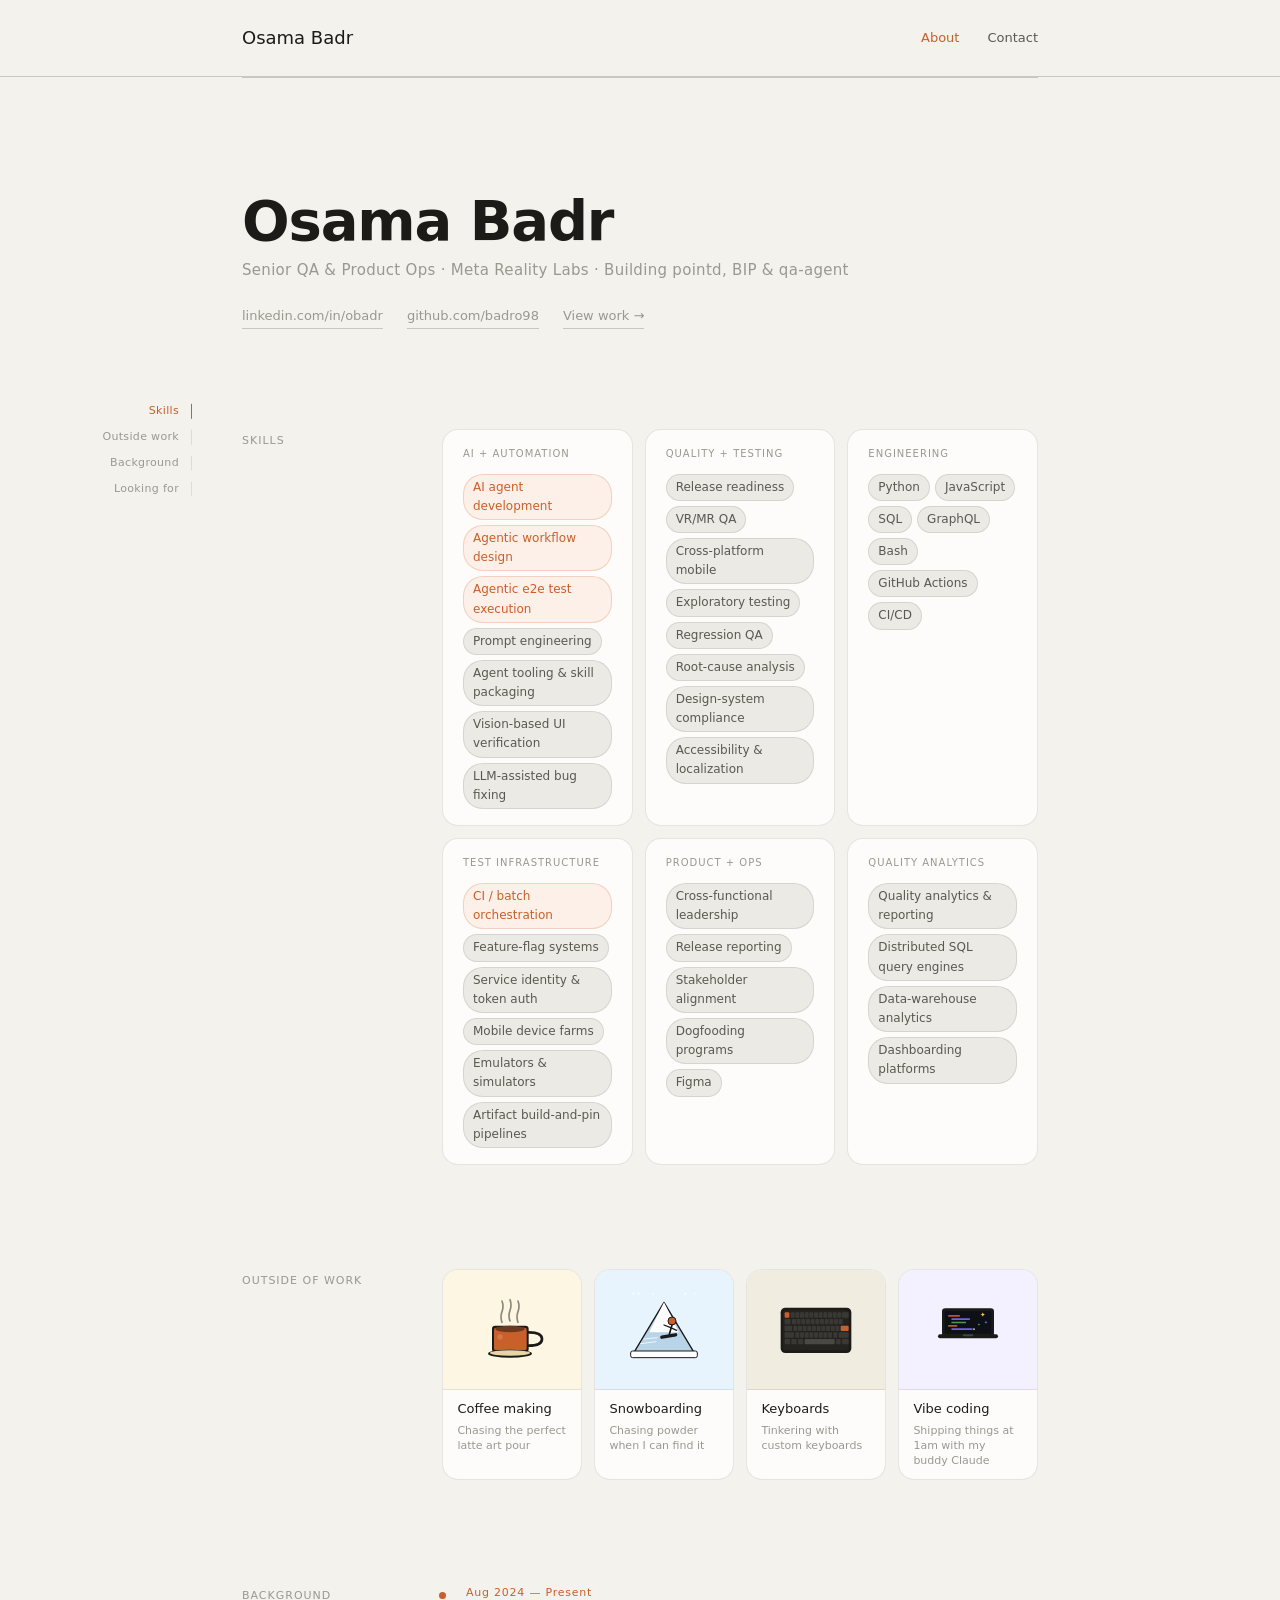
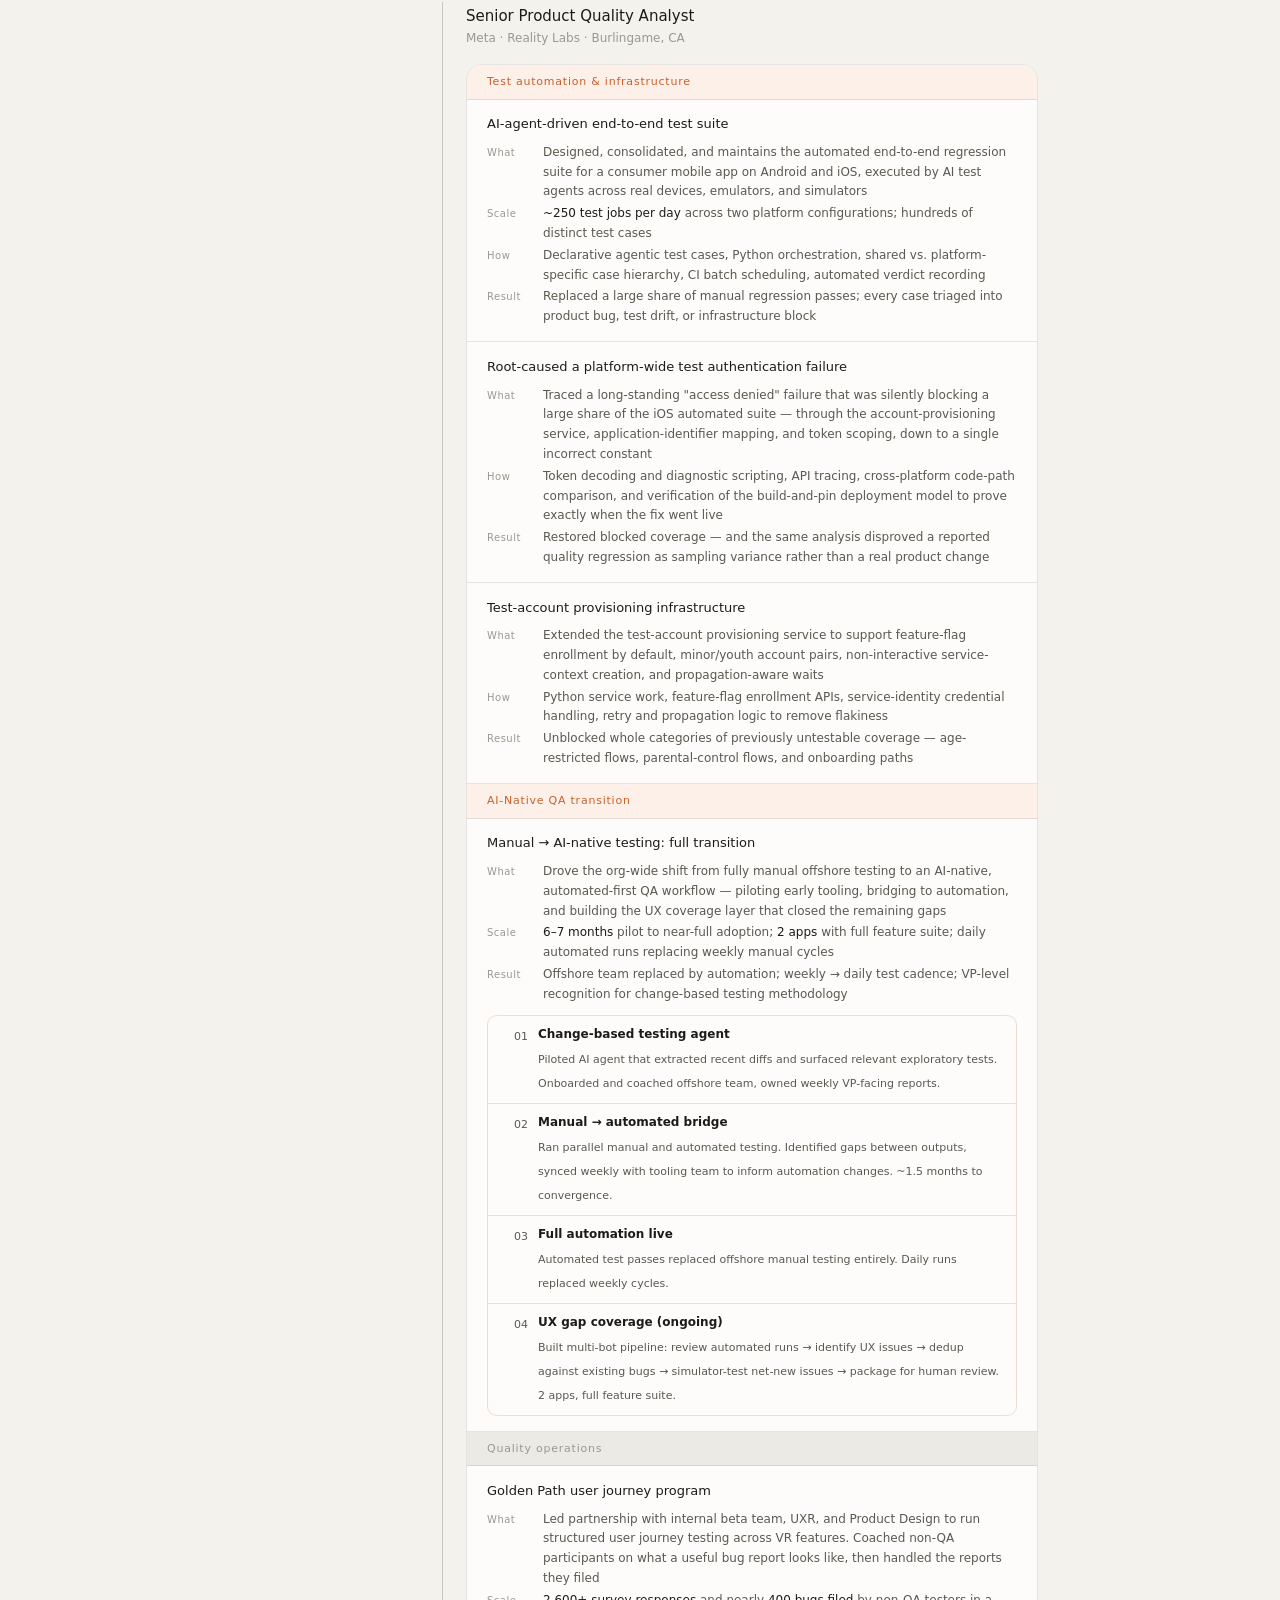
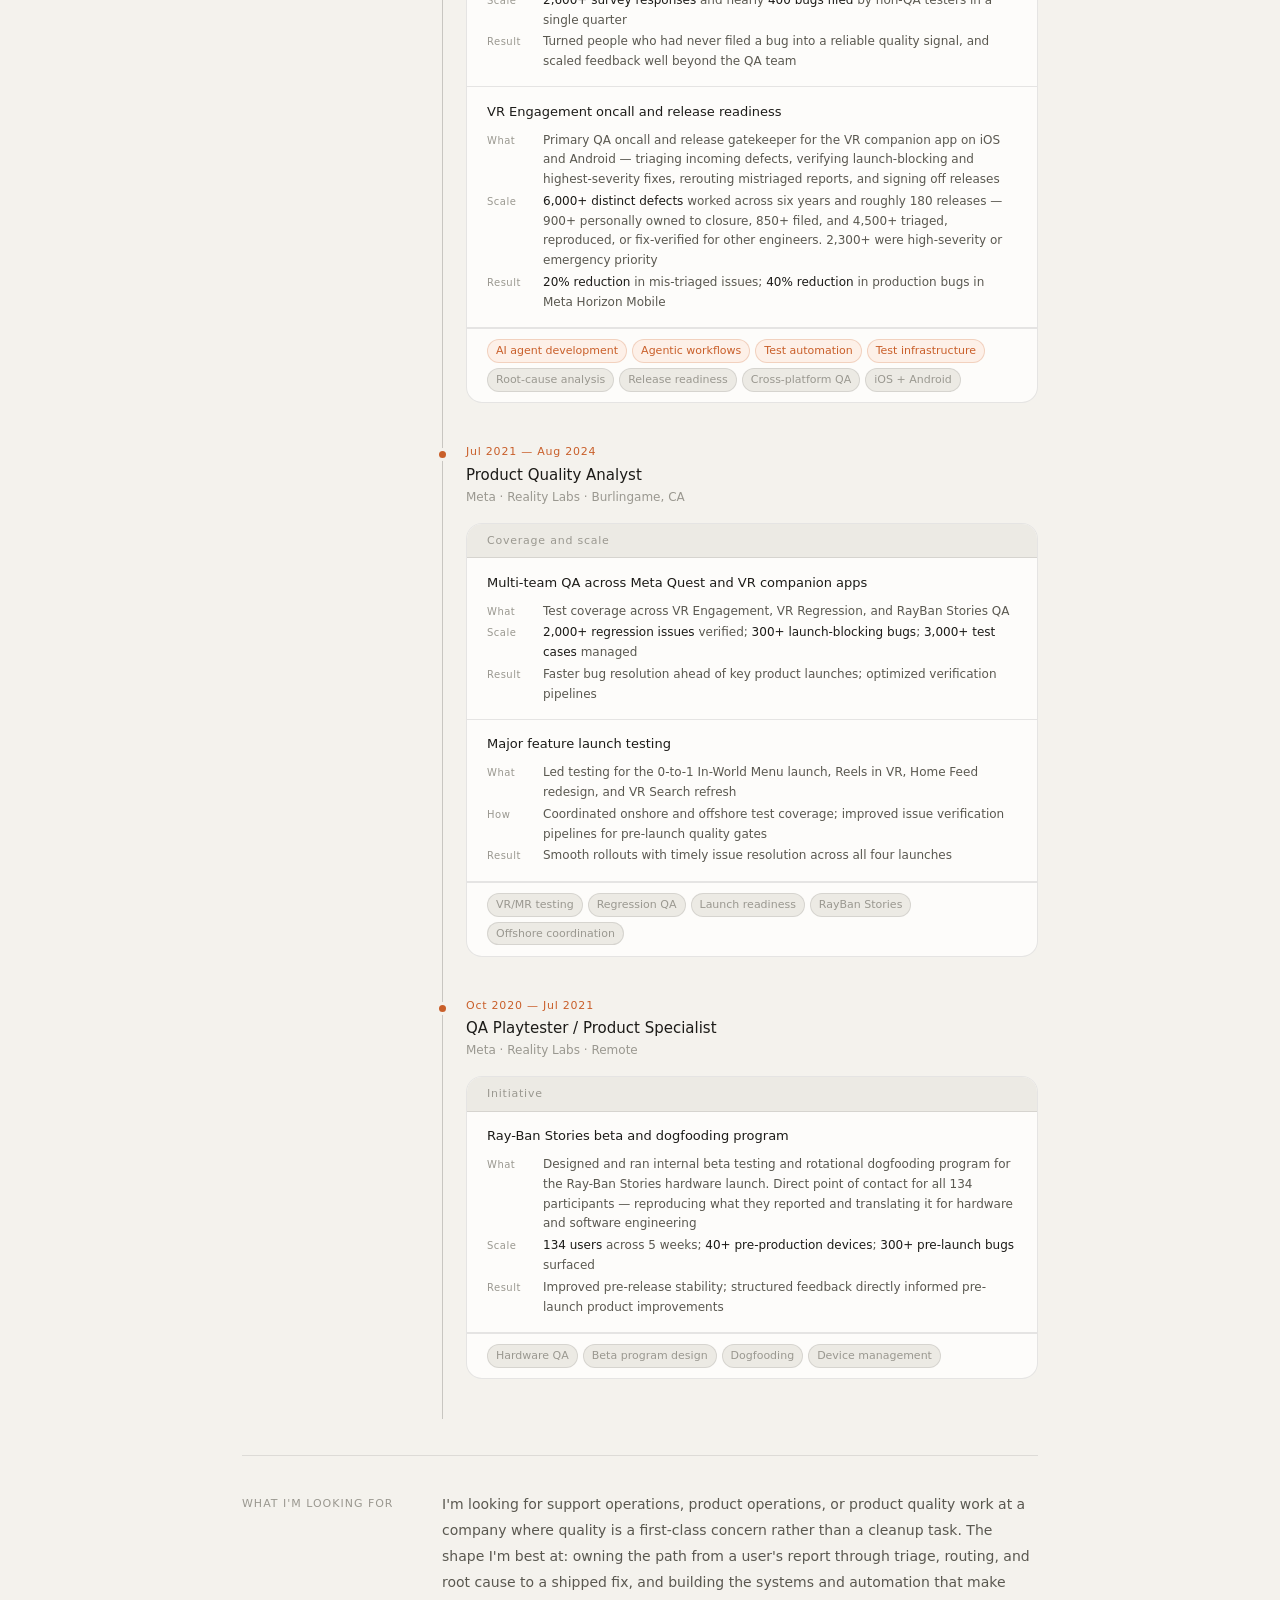
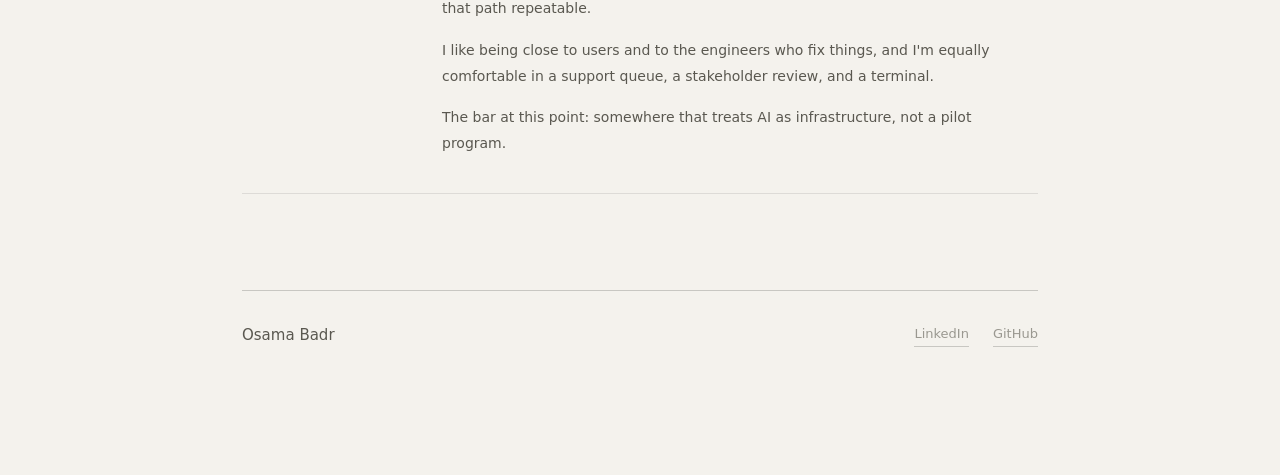
==== commit 3d92bedc: "Add GitHub link to every footer and the About hero github.com/badro98 wasn't linked anywhere. NOTES." ====
--- a/about.html
+++ b/about.html
@@ -506,6 +506,7 @@
     <p class="hero-title">Senior QA &amp; Product Ops · Meta Reality Labs · Building pointd, BIP &amp; qa-agent</p>
     <div class="hero-contact">
       <a href="https://linkedin.com/in/obadr" target="_blank" rel="noopener noreferrer">linkedin.com/in/obadr</a>
+      <a href="https://github.com/badro98" target="_blank" rel="noopener noreferrer">github.com/badro98</a>
       <a href="index.html">View work →</a>
     </div>
   </section>
@@ -917,6 +918,7 @@
     <span class="footer-name">Osama Badr</span>
     <div class="footer-links">
       <a href="https://linkedin.com/in/obadr" target="_blank" rel="noopener noreferrer">LinkedIn</a>
+      <a href="https://github.com/badro98" target="_blank" rel="noopener noreferrer">GitHub</a>
     </div>
   </footer>
 
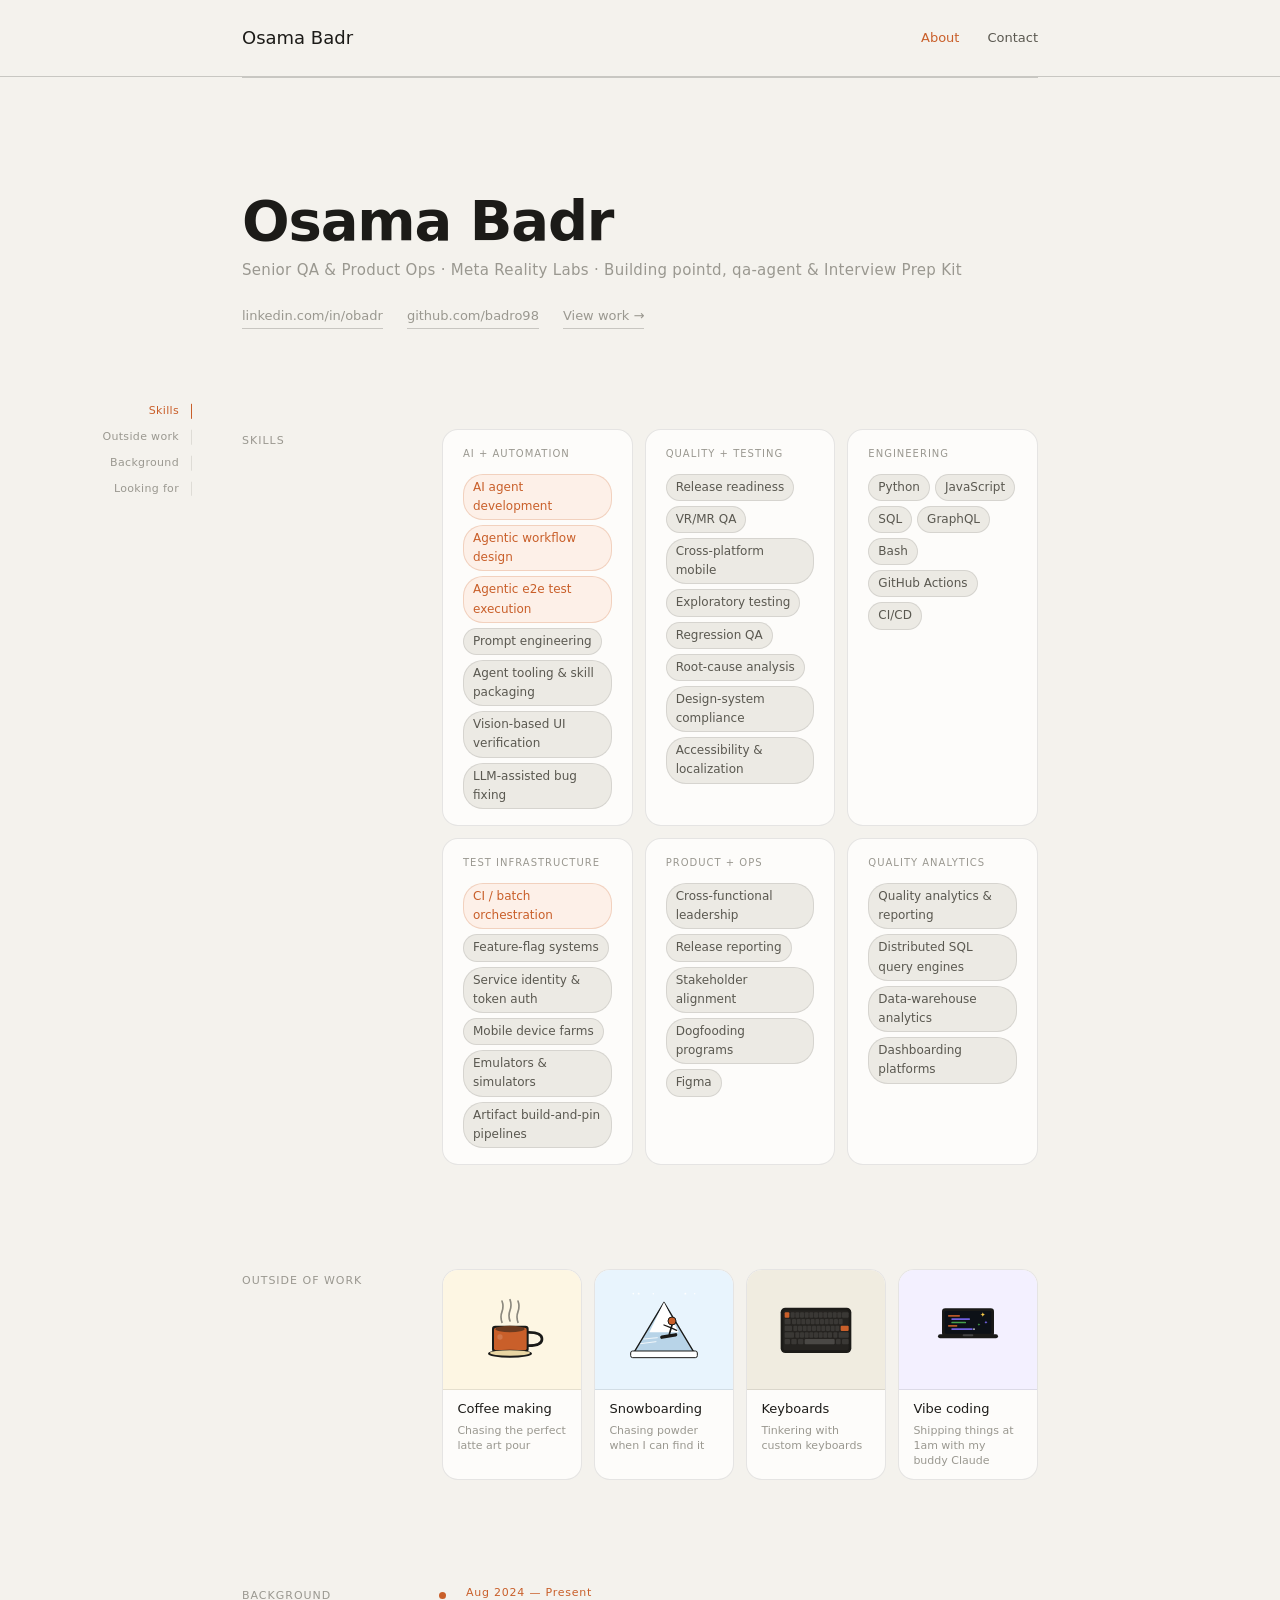
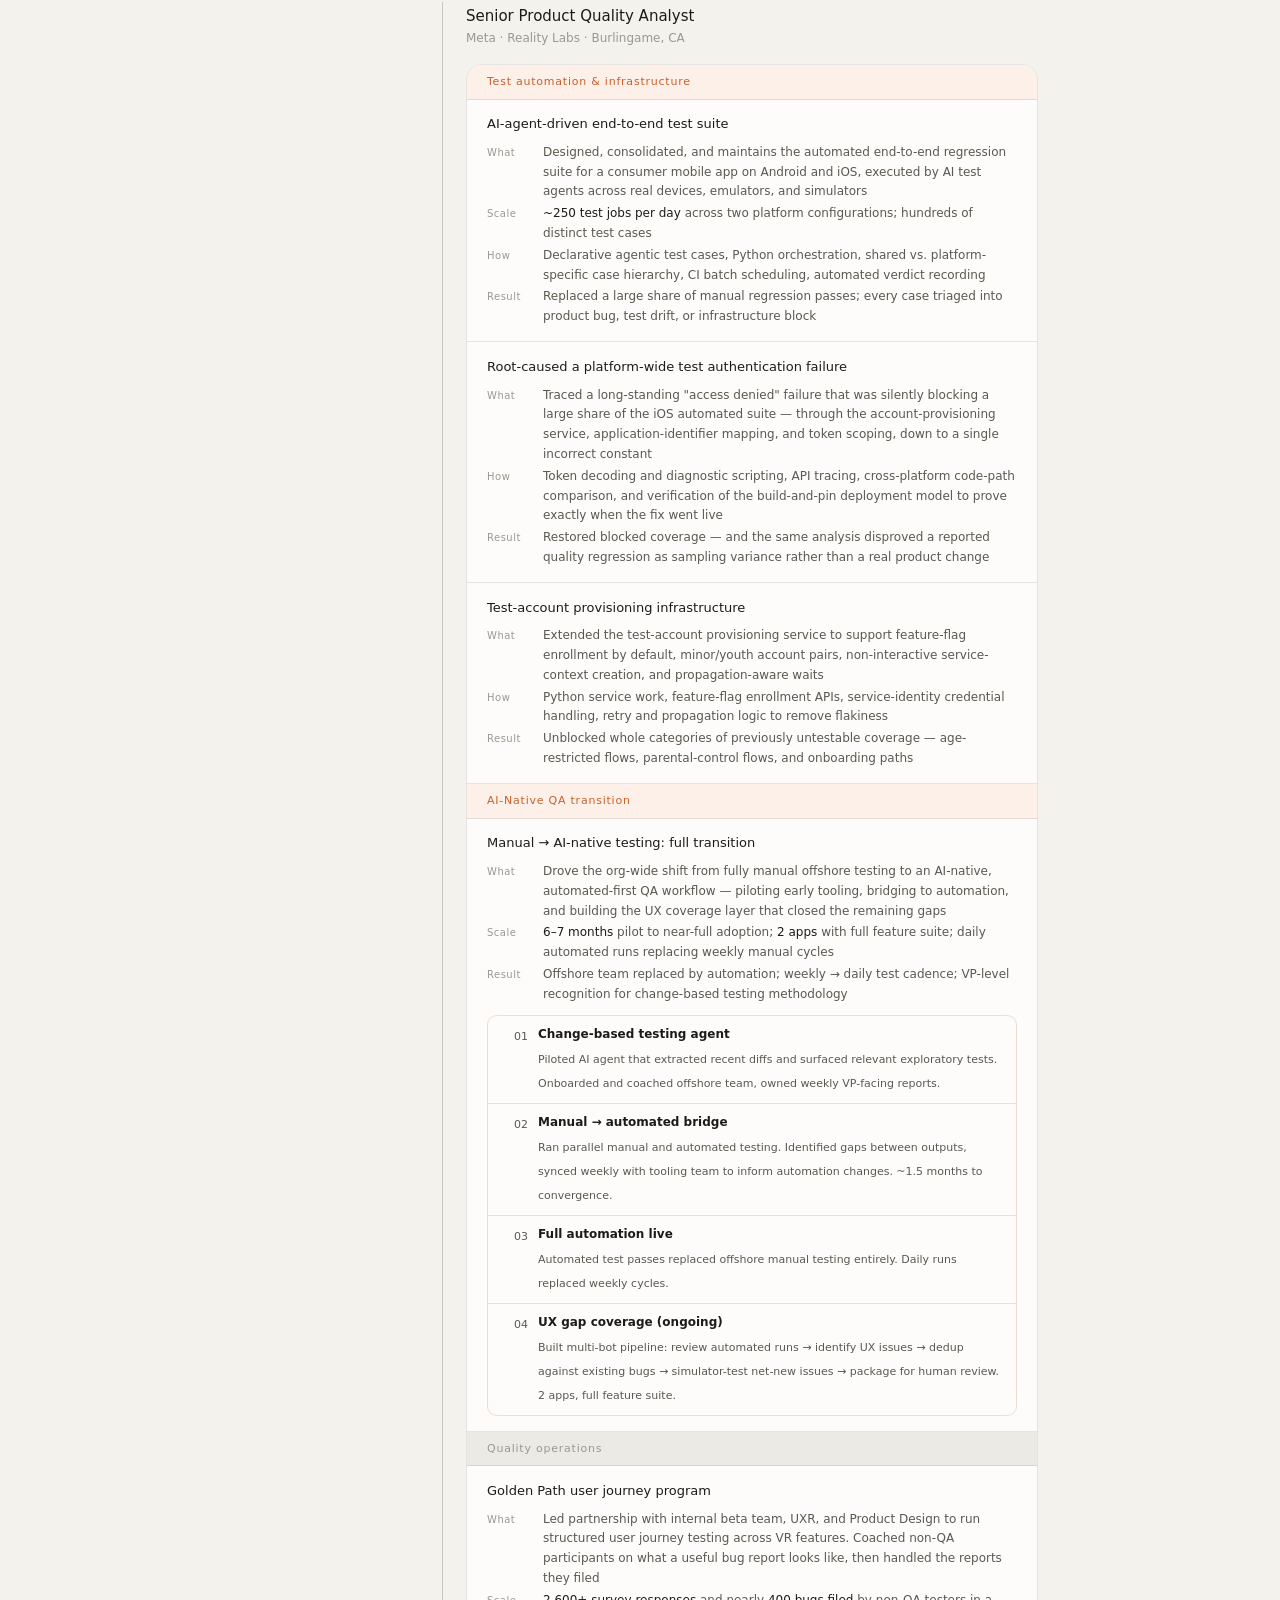
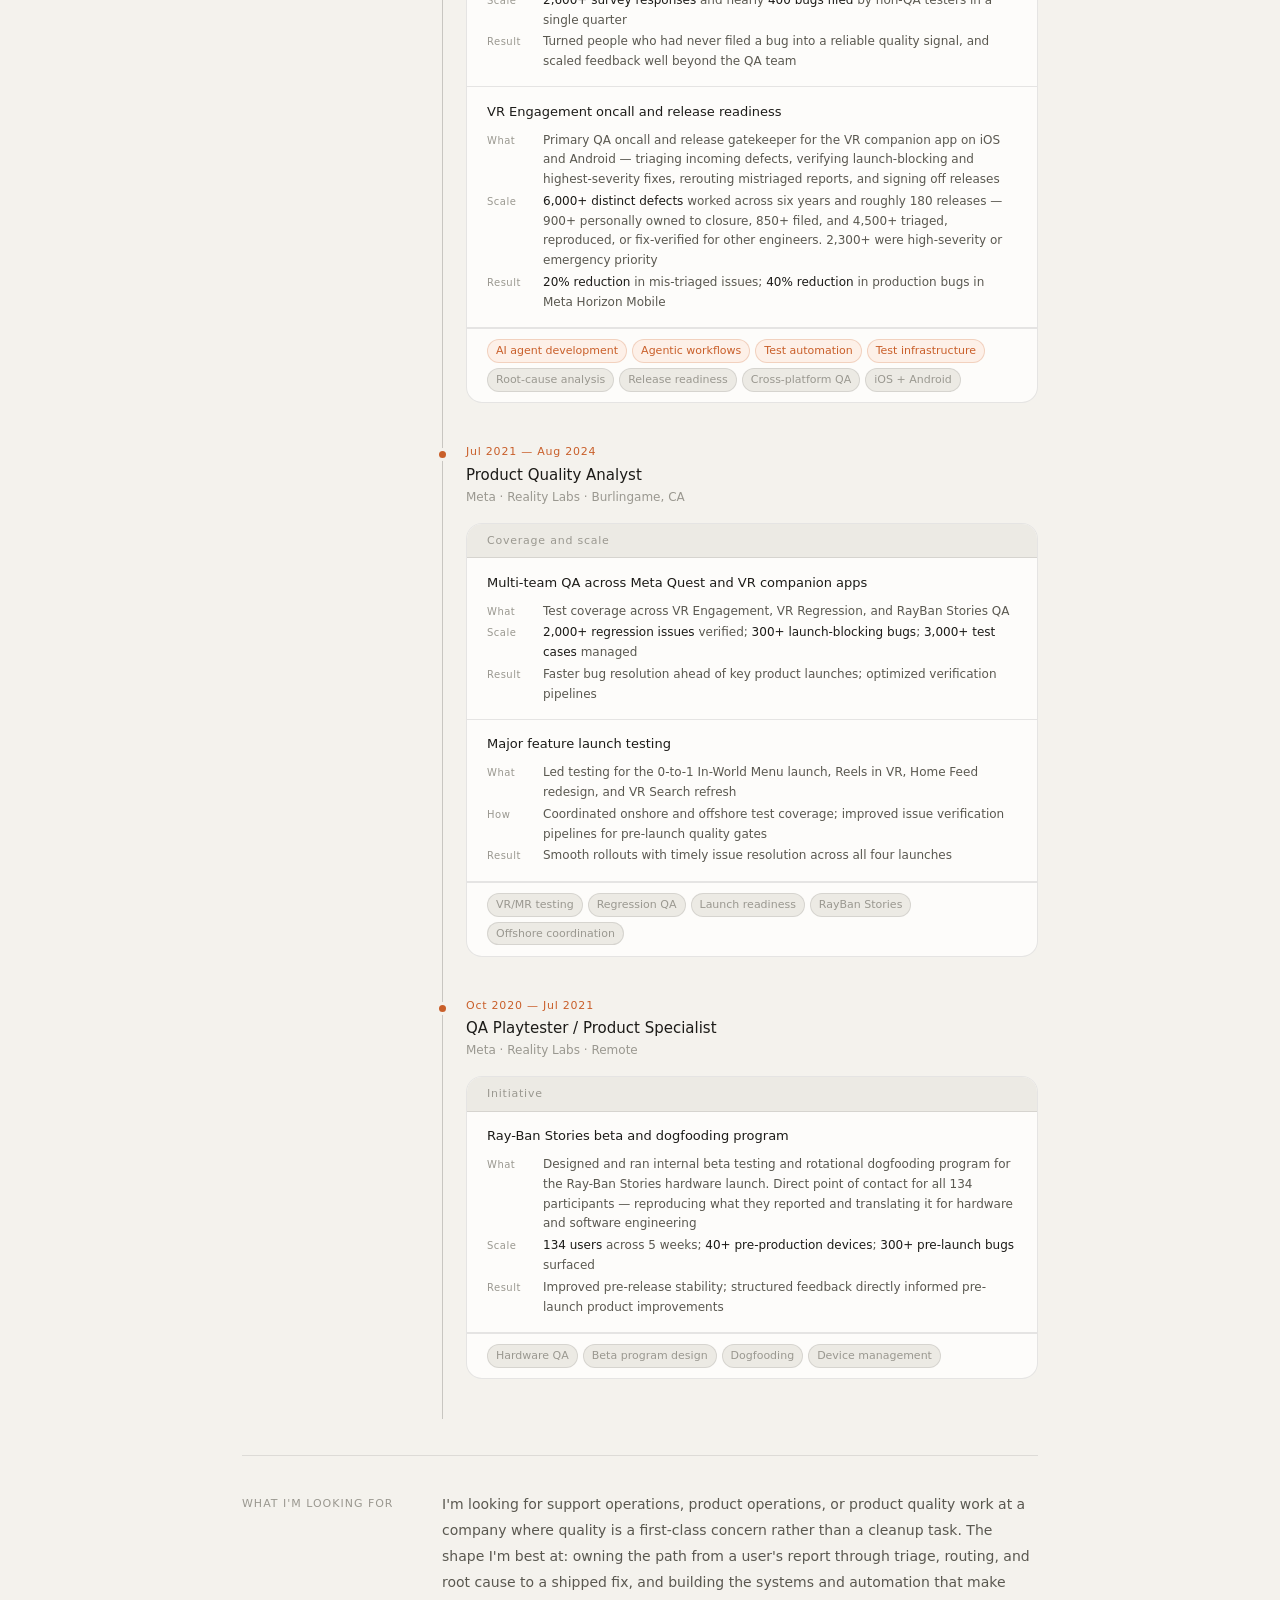
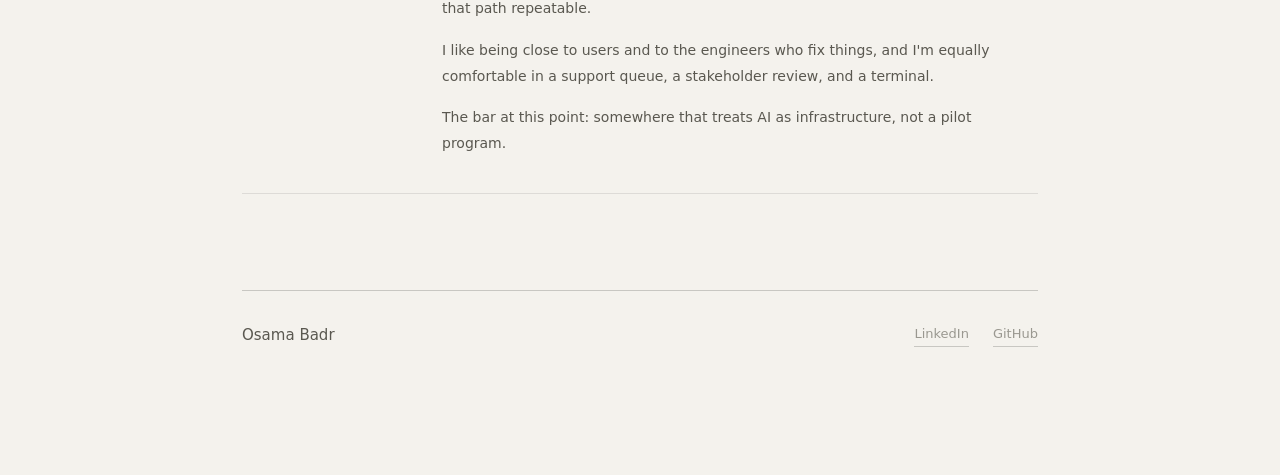
==== commit 9e93a2bb: "Replace BIP with the Interview Prep Kit case study Adds projects/interview-prep-kit.html — a full ca" ====
--- a/about.html
+++ b/about.html
@@ -503,7 +503,7 @@
   <!-- Hero -->
   <section class="hero">
     <h1 class="hero-name">Osama Badr</h1>
-    <p class="hero-title">Senior QA &amp; Product Ops · Meta Reality Labs · Building pointd, BIP &amp; qa-agent</p>
+    <p class="hero-title">Senior QA &amp; Product Ops · Meta Reality Labs · Building pointd, qa-agent &amp; Interview Prep Kit</p>
     <div class="hero-contact">
       <a href="https://linkedin.com/in/obadr" target="_blank" rel="noopener noreferrer">linkedin.com/in/obadr</a>
       <a href="https://github.com/badro98" target="_blank" rel="noopener noreferrer">github.com/badro98</a>
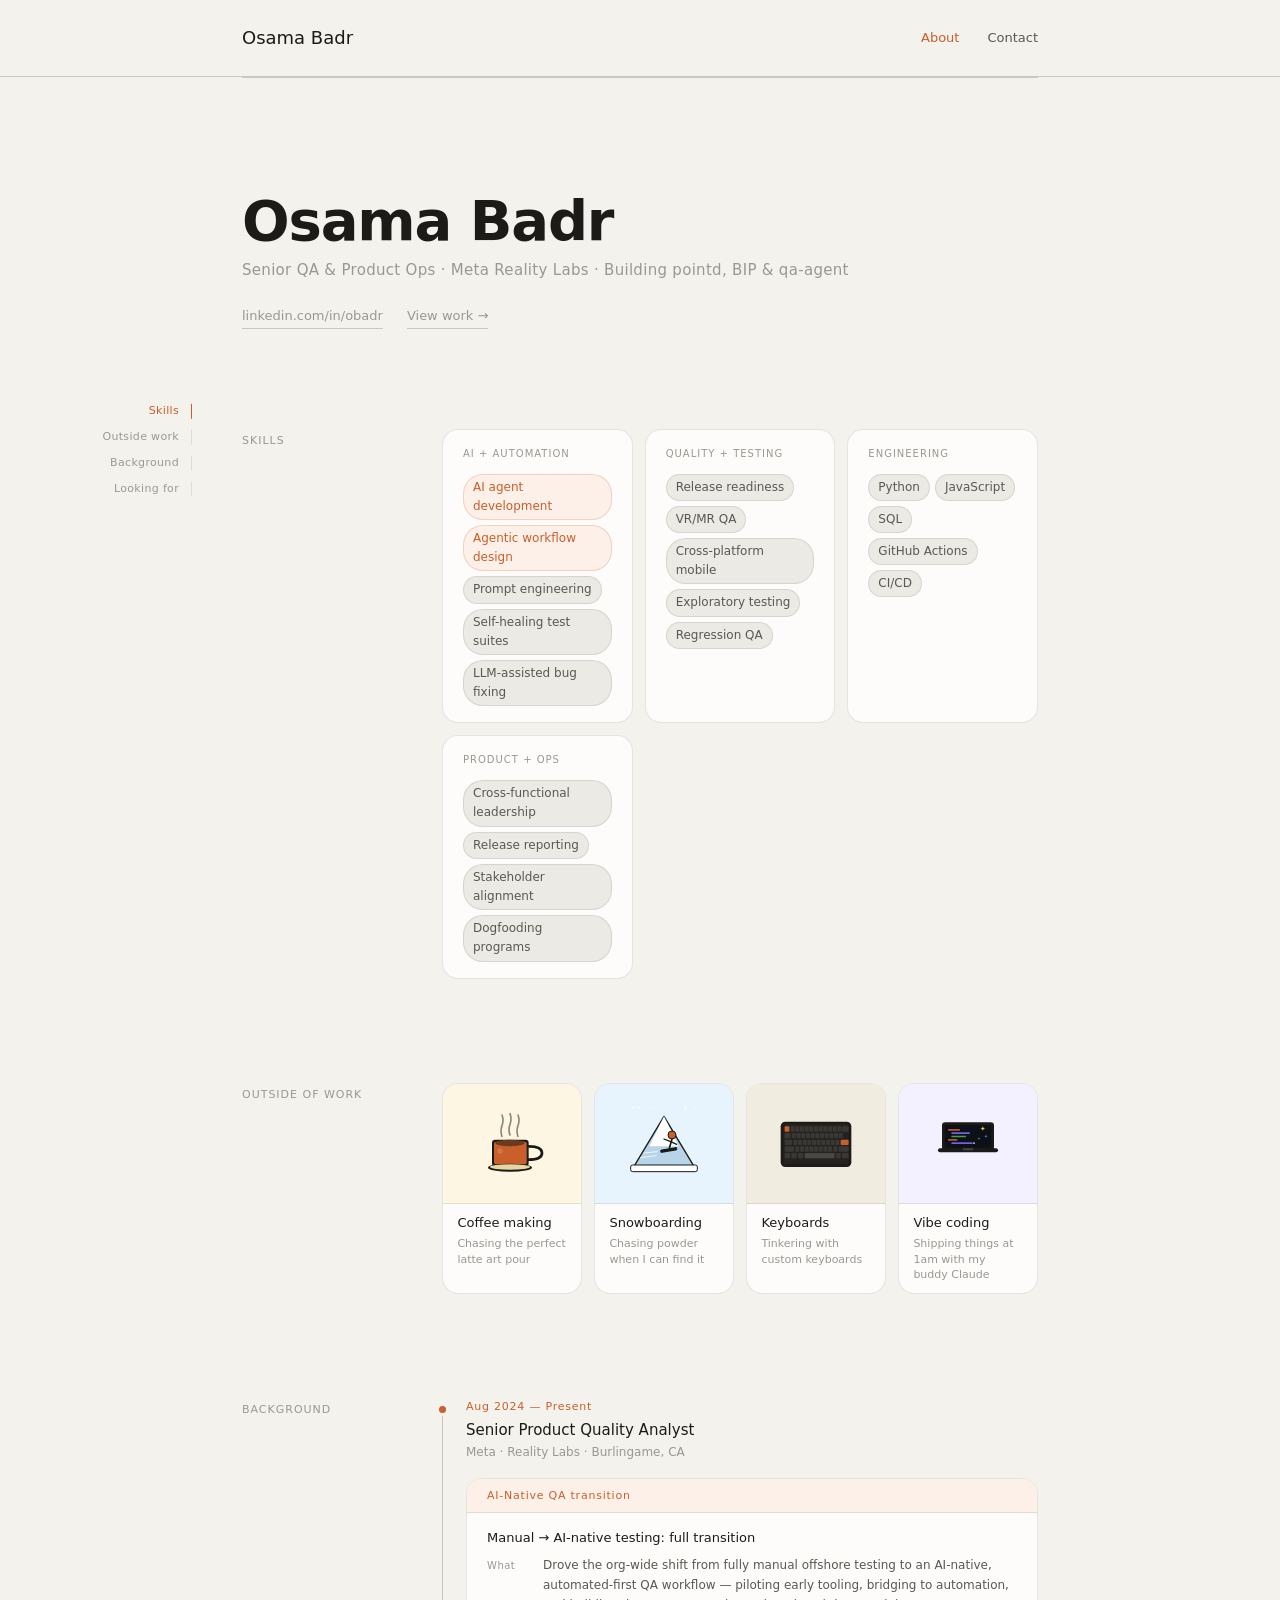
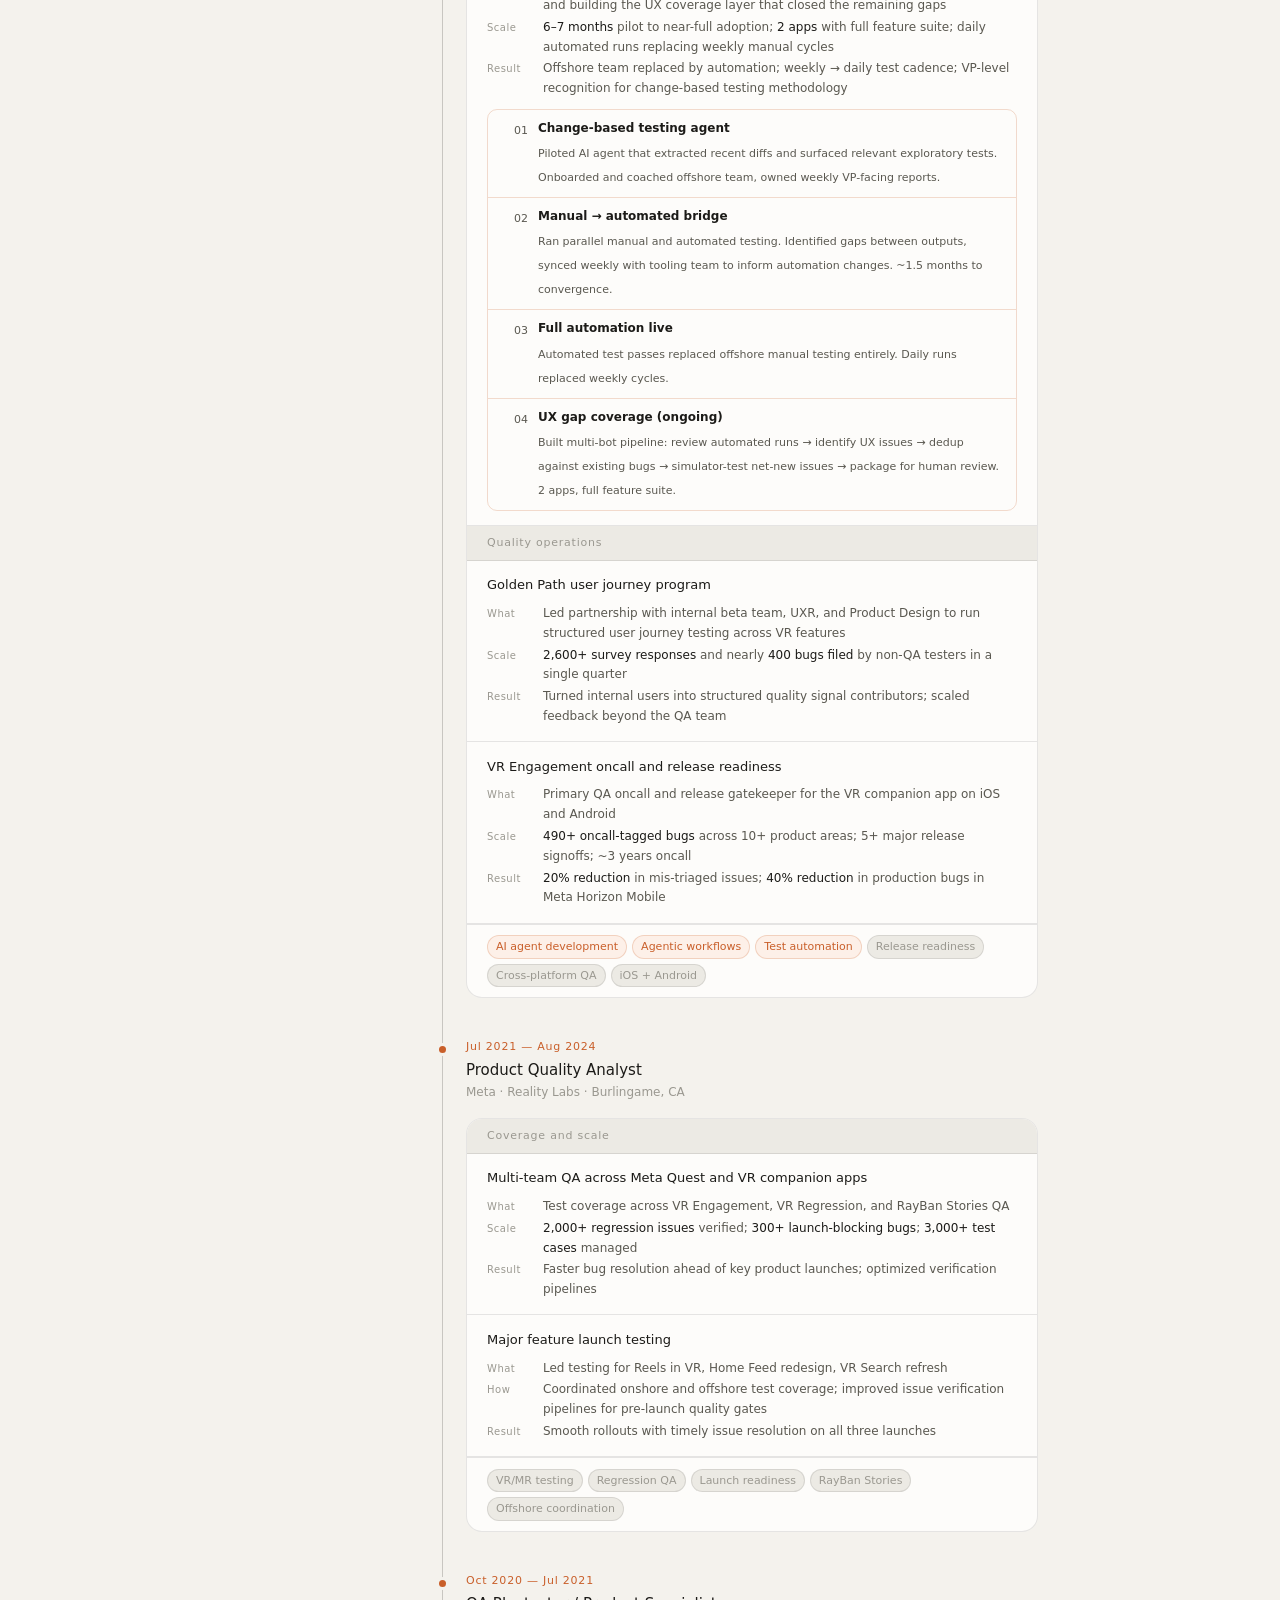
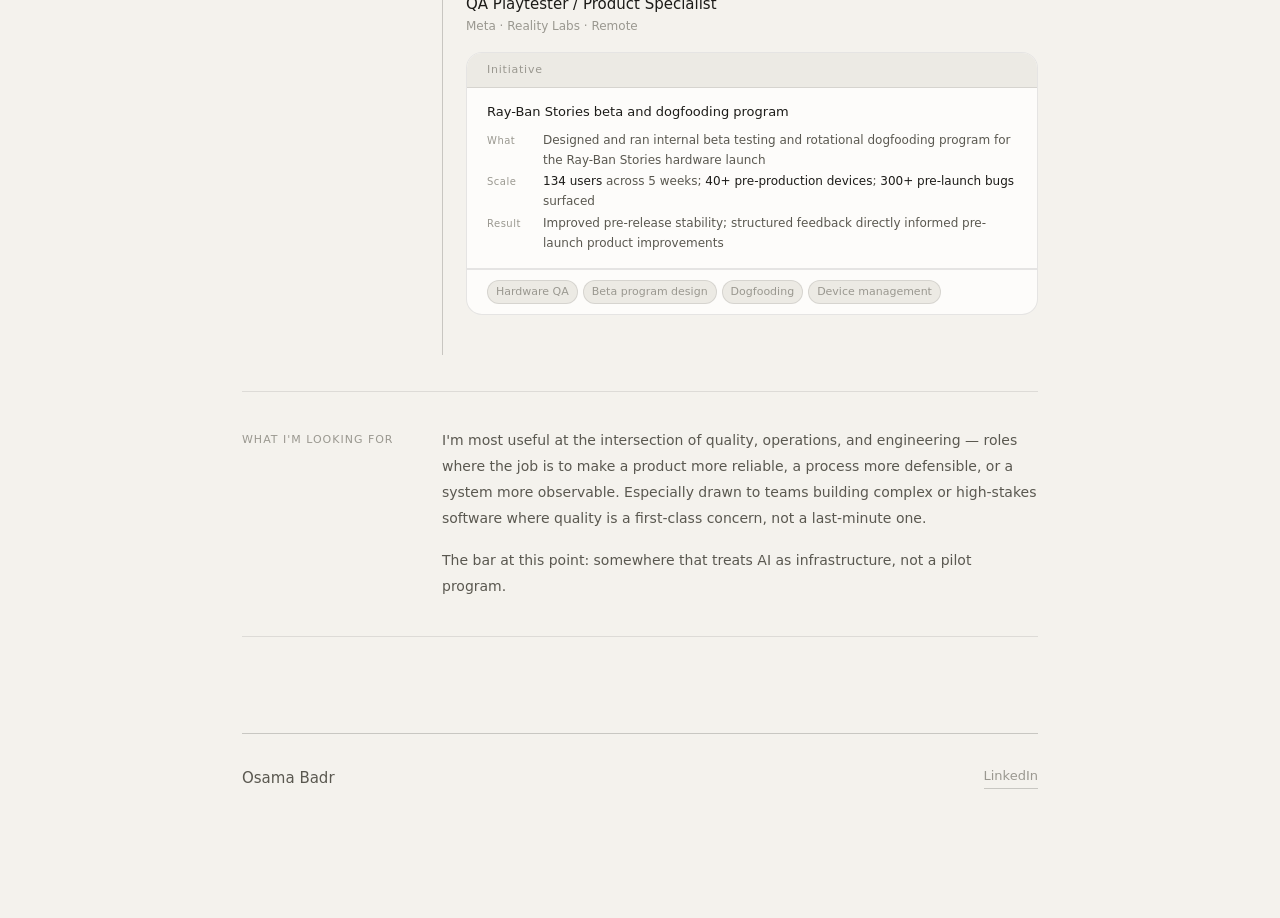
==== commit 1f312f65: "Merge pull request #3 from badro98/fix/accuracy-corrections Correct UX Gap auto-filing claims and te" ====
--- a/about.html
+++ b/about.html
@@ -503,10 +503,9 @@
   <!-- Hero -->
   <section class="hero">
     <h1 class="hero-name">Osama Badr</h1>
-    <p class="hero-title">Senior QA &amp; Product Ops · Meta Reality Labs · Building pointd, qa-agent &amp; Interview Prep Kit</p>
+    <p class="hero-title">Senior QA &amp; Product Ops · Meta Reality Labs · Building pointd, BIP &amp; qa-agent</p>
     <div class="hero-contact">
       <a href="https://linkedin.com/in/obadr" target="_blank" rel="noopener noreferrer">linkedin.com/in/obadr</a>
-      <a href="https://github.com/badro98" target="_blank" rel="noopener noreferrer">github.com/badro98</a>
       <a href="index.html">View work →</a>
     </div>
   </section>
@@ -521,10 +520,8 @@
         <div class="pills">
           <span class="pill hi">AI agent development</span>
           <span class="pill hi">Agentic workflow design</span>
-          <span class="pill hi">Agentic e2e test execution</span>
           <span class="pill">Prompt engineering</span>
-          <span class="pill">Agent tooling &amp; skill packaging</span>
-          <span class="pill">Vision-based UI verification</span>
+          <span class="pill">Self-healing test suites</span>
           <span class="pill">LLM-assisted bug fixing</span>
         </div>
       </div>
@@ -536,9 +533,6 @@
           <span class="pill">Cross-platform mobile</span>
           <span class="pill">Exploratory testing</span>
           <span class="pill">Regression QA</span>
-          <span class="pill">Root-cause analysis</span>
-          <span class="pill">Design-system compliance</span>
-          <span class="pill">Accessibility &amp; localization</span>
         </div>
       </div>
       <div class="skill-card">
@@ -547,21 +541,8 @@
           <span class="pill">Python</span>
           <span class="pill">JavaScript</span>
           <span class="pill">SQL</span>
-          <span class="pill">GraphQL</span>
-          <span class="pill">Bash</span>
           <span class="pill">GitHub Actions</span>
           <span class="pill">CI/CD</span>
-        </div>
-      </div>
-      <div class="skill-card">
-        <div class="skill-card-title">Test infrastructure</div>
-        <div class="pills">
-          <span class="pill hi">CI / batch orchestration</span>
-          <span class="pill">Feature-flag systems</span>
-          <span class="pill">Service identity &amp; token auth</span>
-          <span class="pill">Mobile device farms</span>
-          <span class="pill">Emulators &amp; simulators</span>
-          <span class="pill">Artifact build-and-pin pipelines</span>
         </div>
       </div>
       <div class="skill-card">
@@ -571,16 +552,6 @@
           <span class="pill">Release reporting</span>
           <span class="pill">Stakeholder alignment</span>
           <span class="pill">Dogfooding programs</span>
-          <span class="pill">Figma</span>
-        </div>
-      </div>
-      <div class="skill-card">
-        <div class="skill-card-title">Quality analytics</div>
-        <div class="pills">
-          <span class="pill">Quality analytics &amp; reporting</span>
-          <span class="pill">Distributed SQL query engines</span>
-          <span class="pill">Data-warehouse analytics</span>
-          <span class="pill">Dashboarding platforms</span>
         </div>
       </div>
     </div>
@@ -757,33 +728,6 @@
         <div class="tl-company">Meta · Reality Labs · Burlingame, CA</div>
         <div class="tl-card">
 
-          <div class="card-sublabel ai">Test automation &amp; infrastructure</div>
-          <div class="ach-block">
-            <div class="ach-title">AI-agent-driven end-to-end test suite</div>
-            <div class="wshr">
-              <span class="wl">What</span><span class="wv">Designed, consolidated, and maintains the automated end-to-end regression suite for a consumer mobile app on Android and iOS, executed by AI test agents across real devices, emulators, and simulators</span>
-              <span class="wl">Scale</span><span class="wv"><strong>~250 test jobs per day</strong> across two platform configurations; hundreds of distinct test cases</span>
-              <span class="wl">How</span><span class="wv">Declarative agentic test cases, Python orchestration, shared vs. platform-specific case hierarchy, CI batch scheduling, automated verdict recording</span>
-              <span class="wl">Result</span><span class="wv">Replaced a large share of manual regression passes; every case triaged into product bug, test drift, or infrastructure block</span>
-            </div>
-          </div>
-          <div class="ach-block">
-            <div class="ach-title">Root-caused a platform-wide test authentication failure</div>
-            <div class="wshr">
-              <span class="wl">What</span><span class="wv">Traced a long-standing "access denied" failure that was silently blocking a large share of the iOS automated suite — through the account-provisioning service, application-identifier mapping, and token scoping, down to a single incorrect constant</span>
-              <span class="wl">How</span><span class="wv">Token decoding and diagnostic scripting, API tracing, cross-platform code-path comparison, and verification of the build-and-pin deployment model to prove exactly when the fix went live</span>
-              <span class="wl">Result</span><span class="wv">Restored blocked coverage — and the same analysis disproved a reported quality regression as sampling variance rather than a real product change</span>
-            </div>
-          </div>
-          <div class="ach-block">
-            <div class="ach-title">Test-account provisioning infrastructure</div>
-            <div class="wshr">
-              <span class="wl">What</span><span class="wv">Extended the test-account provisioning service to support feature-flag enrollment by default, minor/youth account pairs, non-interactive service-context creation, and propagation-aware waits</span>
-              <span class="wl">How</span><span class="wv">Python service work, feature-flag enrollment APIs, service-identity credential handling, retry and propagation logic to remove flakiness</span>
-              <span class="wl">Result</span><span class="wv">Unblocked whole categories of previously untestable coverage — age-restricted flows, parental-control flows, and onboarding paths</span>
-            </div>
-          </div>
-
           <div class="card-sublabel ai">AI-Native QA transition</div>
           <div class="ach-block">
             <div class="ach-title">Manual → AI-native testing: full transition</div>
@@ -816,16 +760,16 @@
           <div class="ach-block">
             <div class="ach-title">Golden Path user journey program</div>
             <div class="wshr">
-              <span class="wl">What</span><span class="wv">Led partnership with internal beta team, UXR, and Product Design to run structured user journey testing across VR features. Coached non-QA participants on what a useful bug report looks like, then handled the reports they filed</span>
+              <span class="wl">What</span><span class="wv">Led partnership with internal beta team, UXR, and Product Design to run structured user journey testing across VR features</span>
               <span class="wl">Scale</span><span class="wv"><strong>2,600+ survey responses</strong> and nearly <strong>400 bugs filed</strong> by non-QA testers in a single quarter</span>
-              <span class="wl">Result</span><span class="wv">Turned people who had never filed a bug into a reliable quality signal, and scaled feedback well beyond the QA team</span>
+              <span class="wl">Result</span><span class="wv">Turned internal users into structured quality signal contributors; scaled feedback beyond the QA team</span>
             </div>
           </div>
           <div class="ach-block">
             <div class="ach-title">VR Engagement oncall and release readiness</div>
             <div class="wshr">
-              <span class="wl">What</span><span class="wv">Primary QA oncall and release gatekeeper for the VR companion app on iOS and Android — triaging incoming defects, verifying launch-blocking and highest-severity fixes, rerouting mistriaged reports, and signing off releases</span>
-              <span class="wl">Scale</span><span class="wv"><strong>6,000+ distinct defects</strong> worked across six years and roughly 180 releases — 900+ personally owned to closure, 850+ filed, and 4,500+ triaged, reproduced, or fix-verified for other engineers. 2,300+ were high-severity or emergency priority</span>
+              <span class="wl">What</span><span class="wv">Primary QA oncall and release gatekeeper for the VR companion app on iOS and Android</span>
+              <span class="wl">Scale</span><span class="wv"><strong>490+ oncall-tagged bugs</strong> across 10+ product areas; 5+ major release signoffs; ~3 years oncall</span>
               <span class="wl">Result</span><span class="wv"><strong>20% reduction</strong> in mis-triaged issues; <strong>40% reduction</strong> in production bugs in Meta Horizon Mobile</span>
             </div>
           </div>
@@ -834,8 +778,6 @@
             <span class="tag hi">AI agent development</span>
             <span class="tag hi">Agentic workflows</span>
             <span class="tag hi">Test automation</span>
-            <span class="tag hi">Test infrastructure</span>
-            <span class="tag">Root-cause analysis</span>
             <span class="tag">Release readiness</span>
             <span class="tag">Cross-platform QA</span>
             <span class="tag">iOS + Android</span>
@@ -862,9 +804,9 @@
           <div class="ach-block">
             <div class="ach-title">Major feature launch testing</div>
             <div class="wshr">
-              <span class="wl">What</span><span class="wv">Led testing for the 0-to-1 In-World Menu launch, Reels in VR, Home Feed redesign, and VR Search refresh</span>
+              <span class="wl">What</span><span class="wv">Led testing for Reels in VR, Home Feed redesign, VR Search refresh</span>
               <span class="wl">How</span><span class="wv">Coordinated onshore and offshore test coverage; improved issue verification pipelines for pre-launch quality gates</span>
-              <span class="wl">Result</span><span class="wv">Smooth rollouts with timely issue resolution across all four launches</span>
+              <span class="wl">Result</span><span class="wv">Smooth rollouts with timely issue resolution on all three launches</span>
             </div>
           </div>
           <div class="tag-row">
@@ -888,7 +830,7 @@
           <div class="ach-block">
             <div class="ach-title">Ray-Ban Stories beta and dogfooding program</div>
             <div class="wshr">
-              <span class="wl">What</span><span class="wv">Designed and ran internal beta testing and rotational dogfooding program for the Ray-Ban Stories hardware launch. Direct point of contact for all 134 participants — reproducing what they reported and translating it for hardware and software engineering</span>
+              <span class="wl">What</span><span class="wv">Designed and ran internal beta testing and rotational dogfooding program for the Ray-Ban Stories hardware launch</span>
               <span class="wl">Scale</span><span class="wv"><strong>134 users</strong> across 5 weeks; <strong>40+ pre-production devices</strong>; <strong>300+ pre-launch bugs</strong> surfaced</span>
               <span class="wl">Result</span><span class="wv">Improved pre-release stability; structured feedback directly informed pre-launch product improvements</span>
             </div>
@@ -908,8 +850,7 @@
   <div class="about-block" id="looking">
     <div class="about-block-label">What I'm looking for</div>
     <div class="about-text">
-      <p>I'm looking for support operations, product operations, or product quality work at a company where quality is a first-class concern rather than a cleanup task. The shape I'm best at: owning the path from a user's report through triage, routing, and root cause to a shipped fix, and building the systems and automation that make that path repeatable.</p>
-      <p>I like being close to users and to the engineers who fix things, and I'm equally comfortable in a support queue, a stakeholder review, and a terminal.</p>
+      <p>I'm most useful at the intersection of quality, operations, and engineering — roles where the job is to make a product more reliable, a process more defensible, or a system more observable. Especially drawn to teams building complex or high-stakes software where quality is a first-class concern, not a last-minute one.</p>
       <p>The bar at this point: somewhere that treats AI as infrastructure, not a pilot program.</p>
     </div>
   </div>
@@ -918,7 +859,6 @@
     <span class="footer-name">Osama Badr</span>
     <div class="footer-links">
       <a href="https://linkedin.com/in/obadr" target="_blank" rel="noopener noreferrer">LinkedIn</a>
-      <a href="https://github.com/badro98" target="_blank" rel="noopener noreferrer">GitHub</a>
     </div>
   </footer>
 
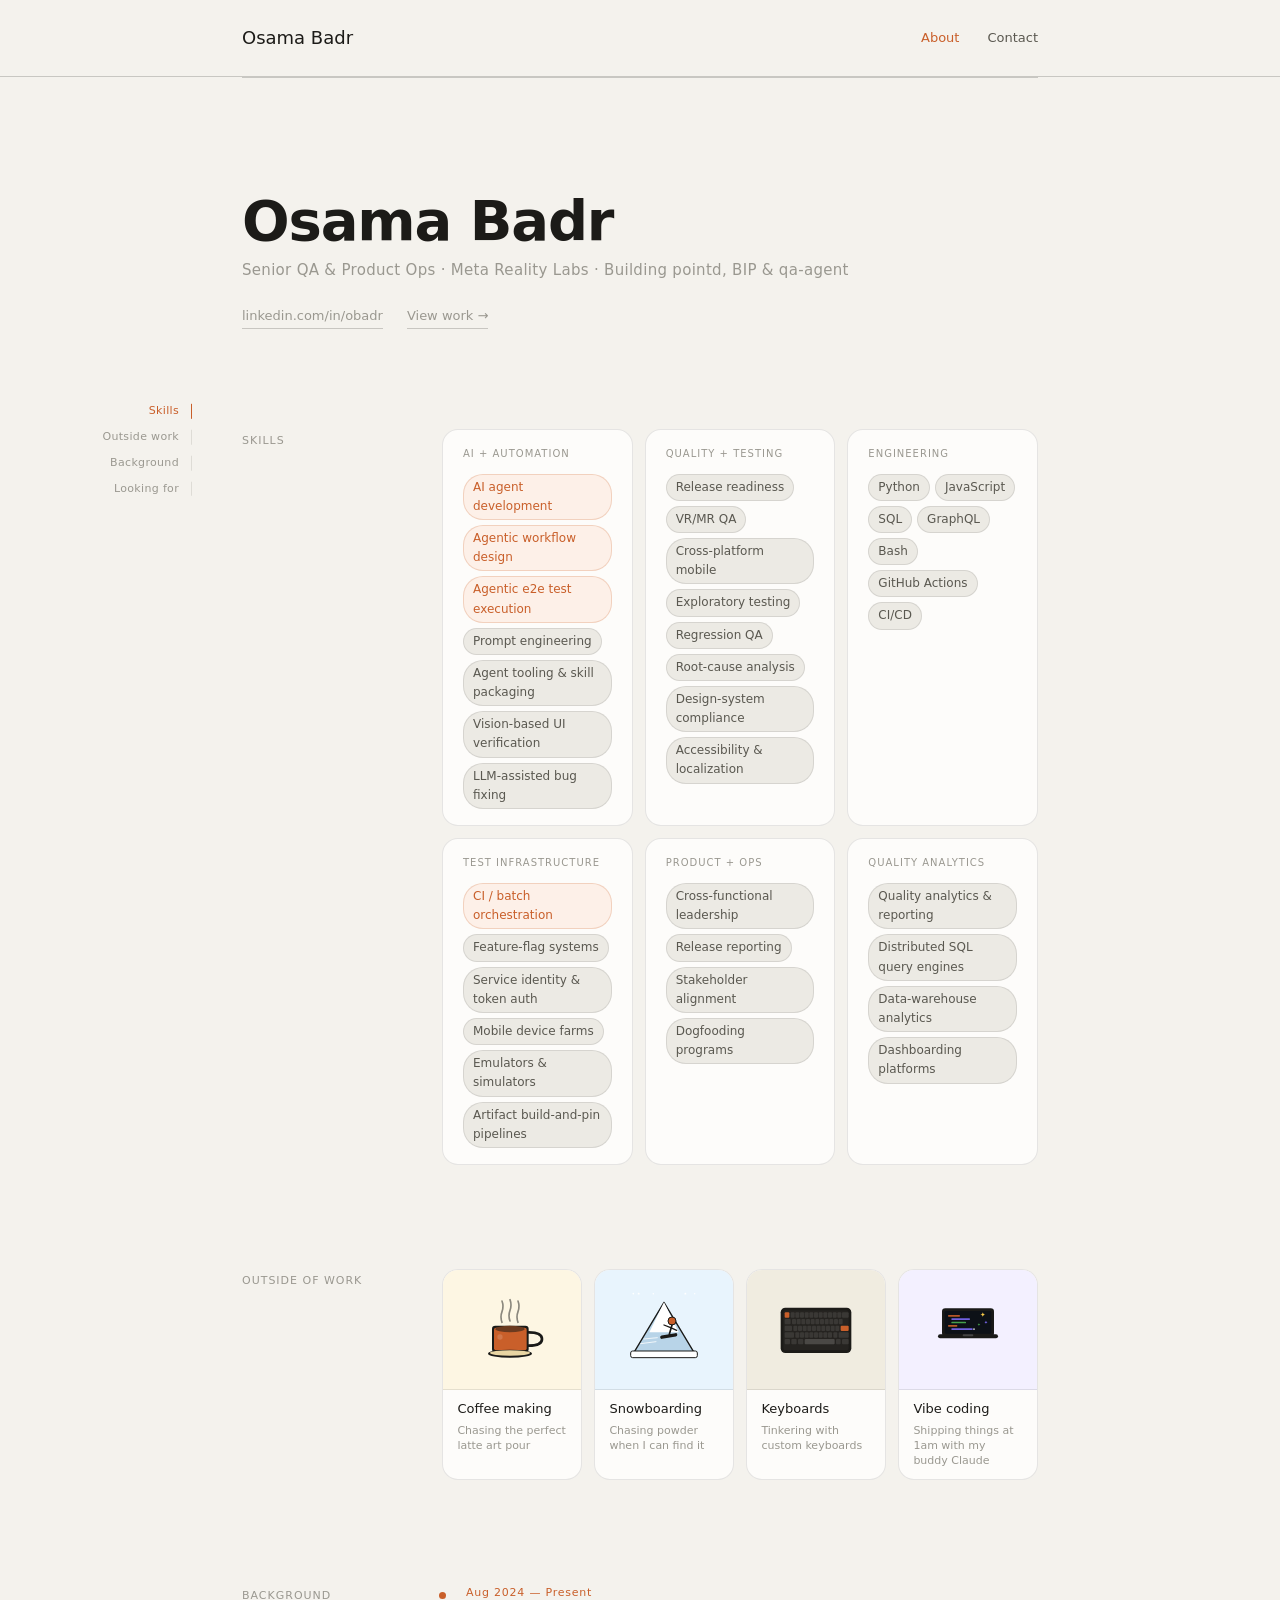
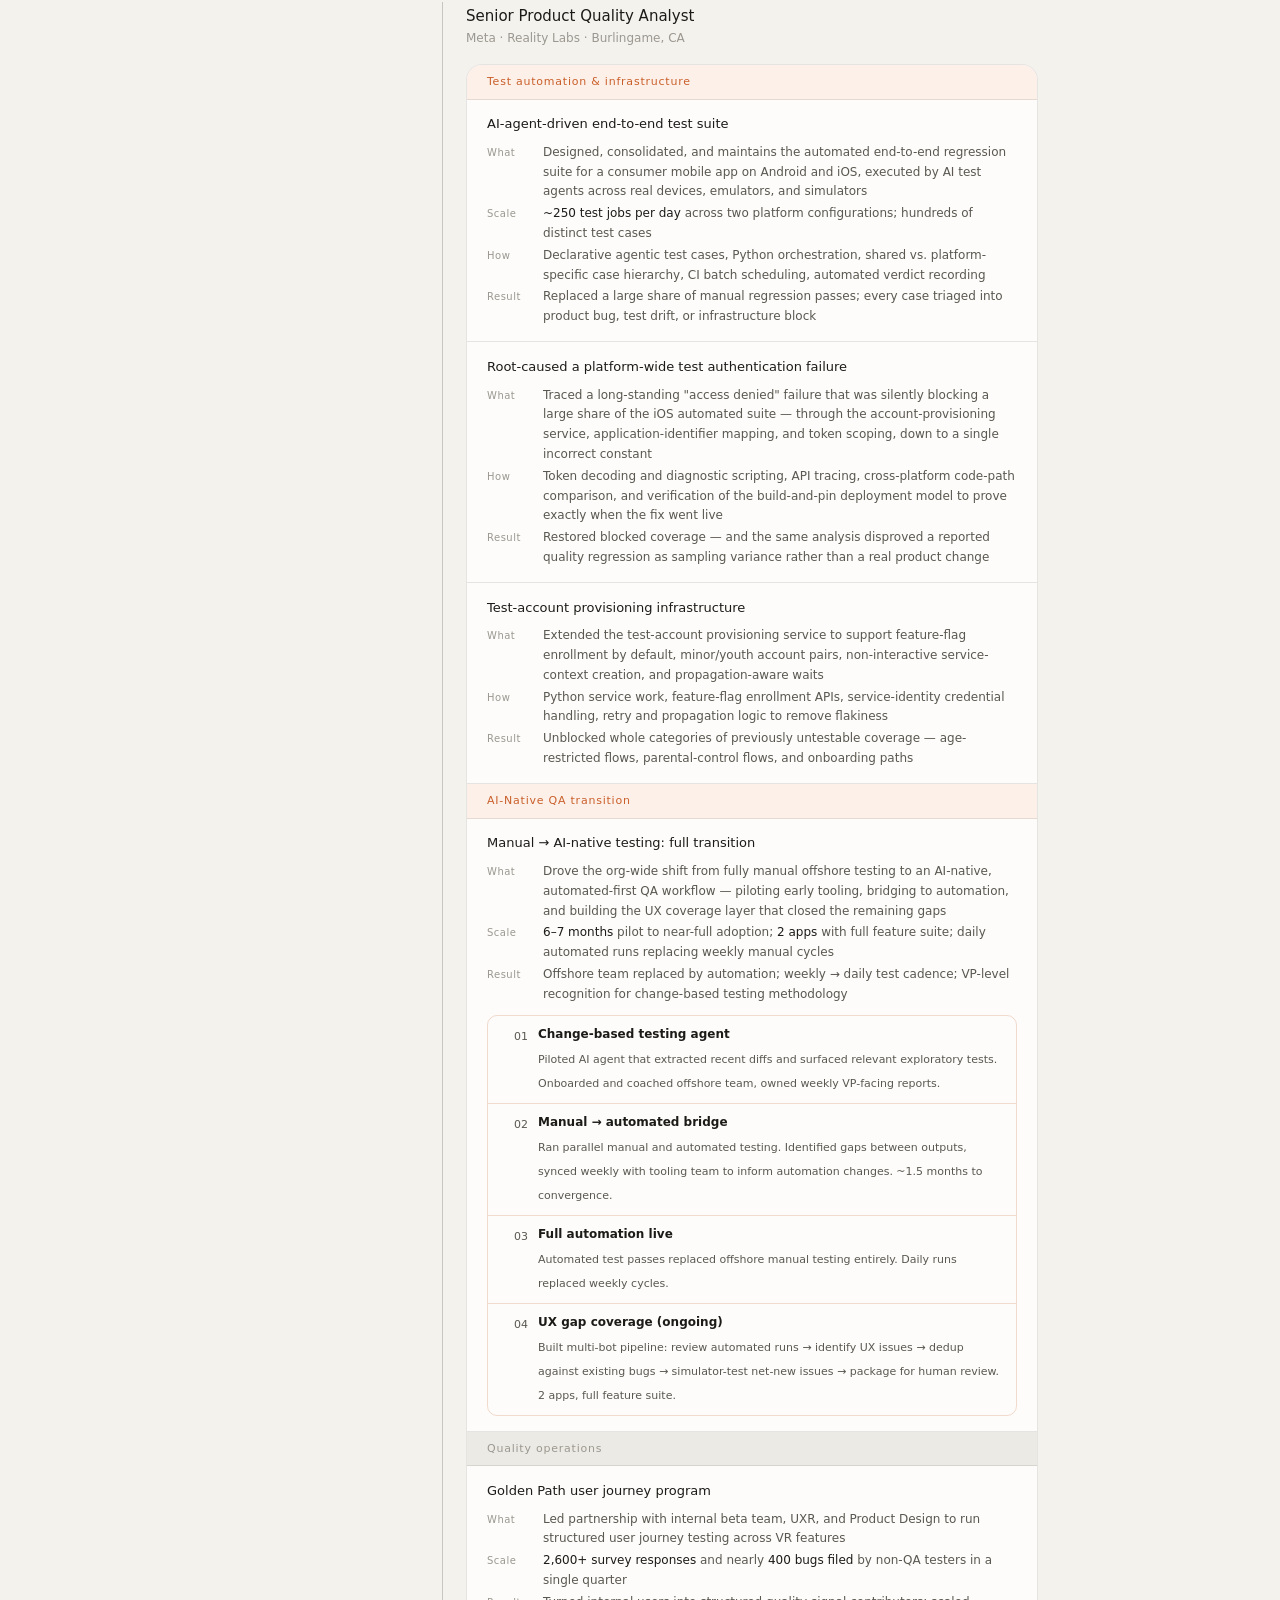
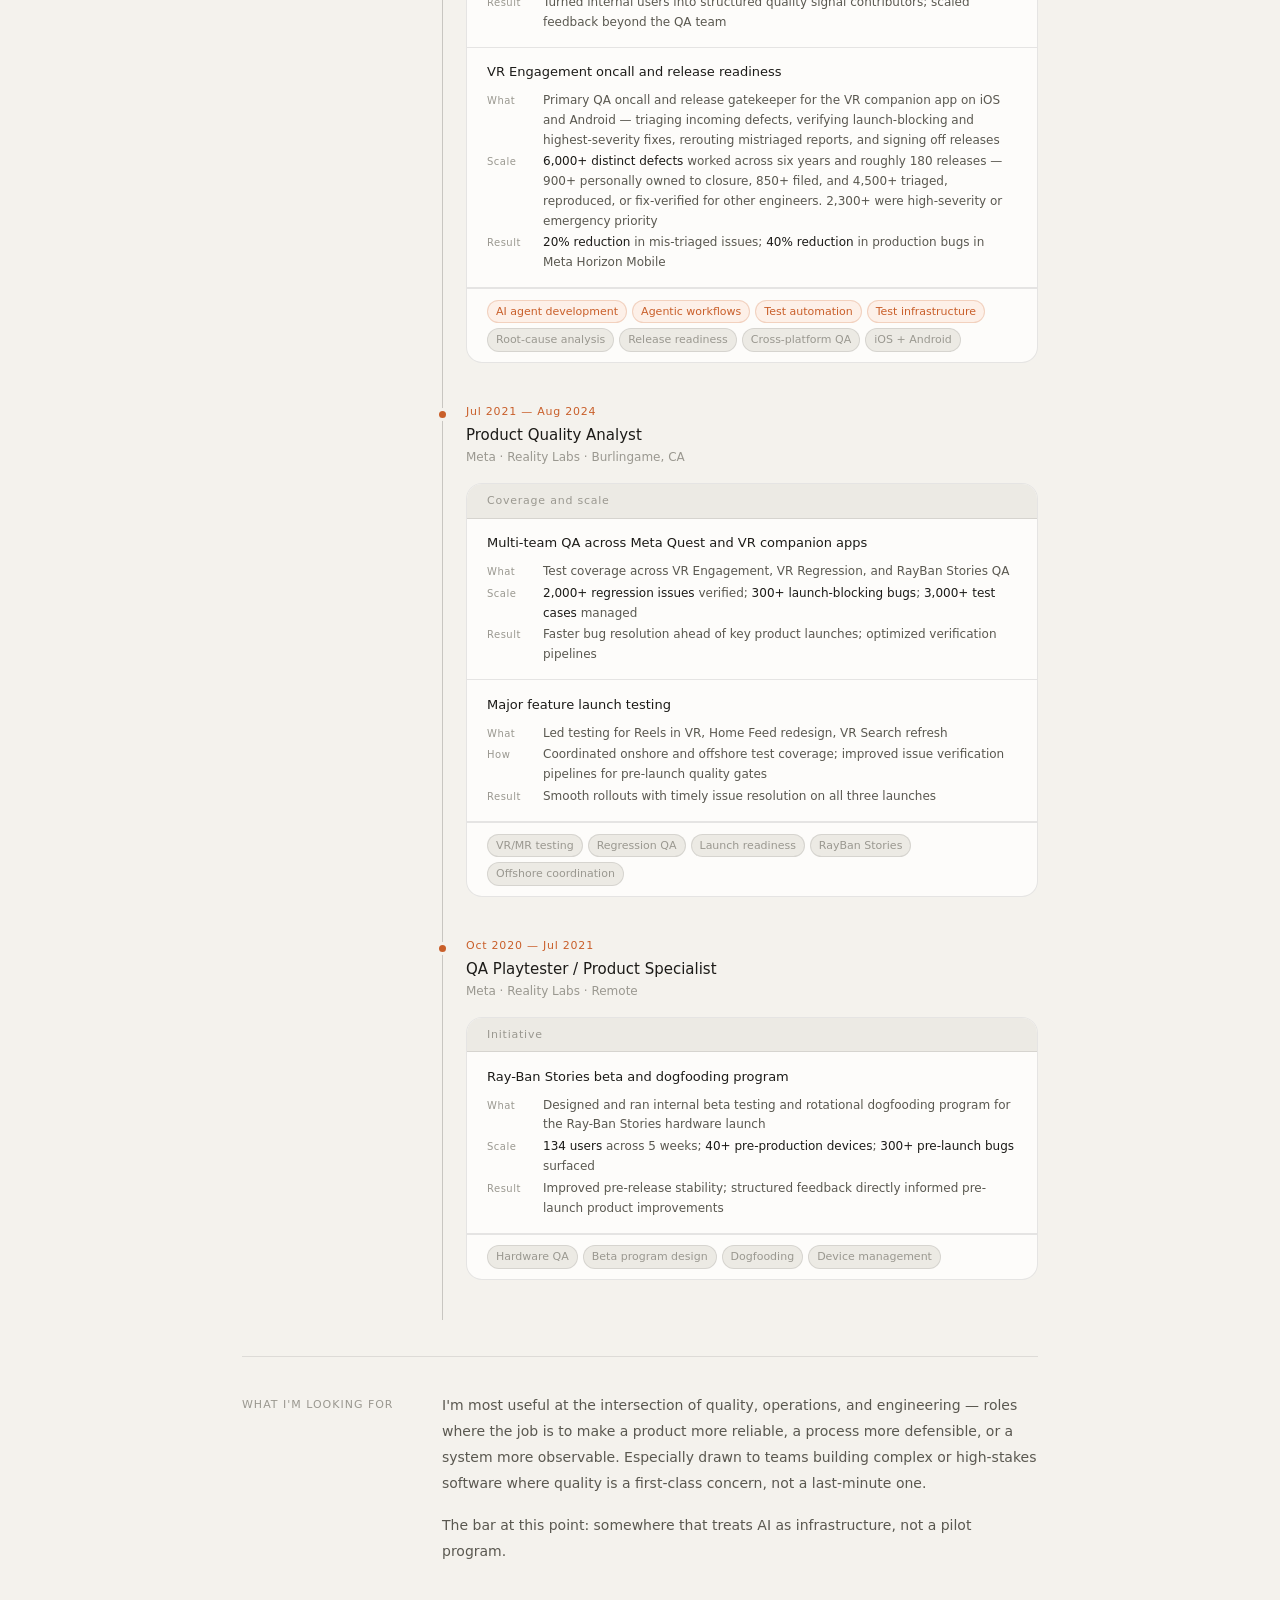
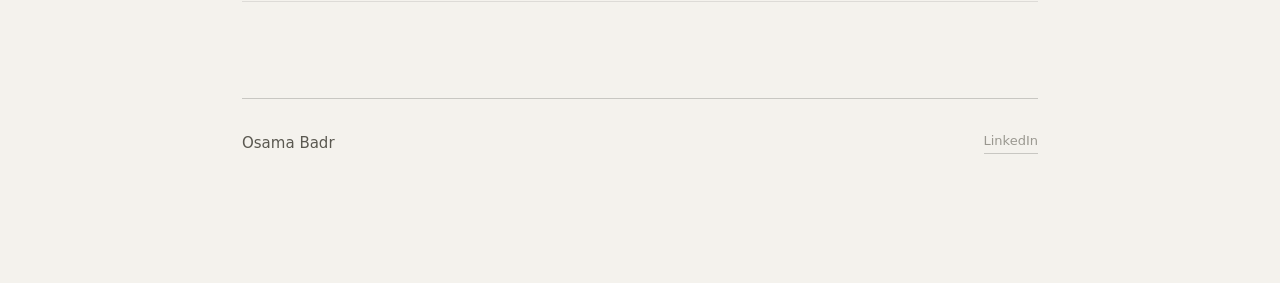
==== commit 58038f67: "Merge pull request #4 from badro98/feat/metrics-and-achievements-refresh Refresh Meta metrics and su" ====
--- a/about.html
+++ b/about.html
@@ -520,8 +520,10 @@
         <div class="pills">
           <span class="pill hi">AI agent development</span>
           <span class="pill hi">Agentic workflow design</span>
+          <span class="pill hi">Agentic e2e test execution</span>
           <span class="pill">Prompt engineering</span>
-          <span class="pill">Self-healing test suites</span>
+          <span class="pill">Agent tooling &amp; skill packaging</span>
+          <span class="pill">Vision-based UI verification</span>
           <span class="pill">LLM-assisted bug fixing</span>
         </div>
       </div>
@@ -533,6 +535,9 @@
           <span class="pill">Cross-platform mobile</span>
           <span class="pill">Exploratory testing</span>
           <span class="pill">Regression QA</span>
+          <span class="pill">Root-cause analysis</span>
+          <span class="pill">Design-system compliance</span>
+          <span class="pill">Accessibility &amp; localization</span>
         </div>
       </div>
       <div class="skill-card">
@@ -541,8 +546,21 @@
           <span class="pill">Python</span>
           <span class="pill">JavaScript</span>
           <span class="pill">SQL</span>
+          <span class="pill">GraphQL</span>
+          <span class="pill">Bash</span>
           <span class="pill">GitHub Actions</span>
           <span class="pill">CI/CD</span>
+        </div>
+      </div>
+      <div class="skill-card">
+        <div class="skill-card-title">Test infrastructure</div>
+        <div class="pills">
+          <span class="pill hi">CI / batch orchestration</span>
+          <span class="pill">Feature-flag systems</span>
+          <span class="pill">Service identity &amp; token auth</span>
+          <span class="pill">Mobile device farms</span>
+          <span class="pill">Emulators &amp; simulators</span>
+          <span class="pill">Artifact build-and-pin pipelines</span>
         </div>
       </div>
       <div class="skill-card">
@@ -552,6 +570,15 @@
           <span class="pill">Release reporting</span>
           <span class="pill">Stakeholder alignment</span>
           <span class="pill">Dogfooding programs</span>
+        </div>
+      </div>
+      <div class="skill-card">
+        <div class="skill-card-title">Quality analytics</div>
+        <div class="pills">
+          <span class="pill">Quality analytics &amp; reporting</span>
+          <span class="pill">Distributed SQL query engines</span>
+          <span class="pill">Data-warehouse analytics</span>
+          <span class="pill">Dashboarding platforms</span>
         </div>
       </div>
     </div>
@@ -728,6 +755,33 @@
         <div class="tl-company">Meta · Reality Labs · Burlingame, CA</div>
         <div class="tl-card">
 
+          <div class="card-sublabel ai">Test automation &amp; infrastructure</div>
+          <div class="ach-block">
+            <div class="ach-title">AI-agent-driven end-to-end test suite</div>
+            <div class="wshr">
+              <span class="wl">What</span><span class="wv">Designed, consolidated, and maintains the automated end-to-end regression suite for a consumer mobile app on Android and iOS, executed by AI test agents across real devices, emulators, and simulators</span>
+              <span class="wl">Scale</span><span class="wv"><strong>~250 test jobs per day</strong> across two platform configurations; hundreds of distinct test cases</span>
+              <span class="wl">How</span><span class="wv">Declarative agentic test cases, Python orchestration, shared vs. platform-specific case hierarchy, CI batch scheduling, automated verdict recording</span>
+              <span class="wl">Result</span><span class="wv">Replaced a large share of manual regression passes; every case triaged into product bug, test drift, or infrastructure block</span>
+            </div>
+          </div>
+          <div class="ach-block">
+            <div class="ach-title">Root-caused a platform-wide test authentication failure</div>
+            <div class="wshr">
+              <span class="wl">What</span><span class="wv">Traced a long-standing "access denied" failure that was silently blocking a large share of the iOS automated suite — through the account-provisioning service, application-identifier mapping, and token scoping, down to a single incorrect constant</span>
+              <span class="wl">How</span><span class="wv">Token decoding and diagnostic scripting, API tracing, cross-platform code-path comparison, and verification of the build-and-pin deployment model to prove exactly when the fix went live</span>
+              <span class="wl">Result</span><span class="wv">Restored blocked coverage — and the same analysis disproved a reported quality regression as sampling variance rather than a real product change</span>
+            </div>
+          </div>
+          <div class="ach-block">
+            <div class="ach-title">Test-account provisioning infrastructure</div>
+            <div class="wshr">
+              <span class="wl">What</span><span class="wv">Extended the test-account provisioning service to support feature-flag enrollment by default, minor/youth account pairs, non-interactive service-context creation, and propagation-aware waits</span>
+              <span class="wl">How</span><span class="wv">Python service work, feature-flag enrollment APIs, service-identity credential handling, retry and propagation logic to remove flakiness</span>
+              <span class="wl">Result</span><span class="wv">Unblocked whole categories of previously untestable coverage — age-restricted flows, parental-control flows, and onboarding paths</span>
+            </div>
+          </div>
+
           <div class="card-sublabel ai">AI-Native QA transition</div>
           <div class="ach-block">
             <div class="ach-title">Manual → AI-native testing: full transition</div>
@@ -768,8 +822,8 @@
           <div class="ach-block">
             <div class="ach-title">VR Engagement oncall and release readiness</div>
             <div class="wshr">
-              <span class="wl">What</span><span class="wv">Primary QA oncall and release gatekeeper for the VR companion app on iOS and Android</span>
-              <span class="wl">Scale</span><span class="wv"><strong>490+ oncall-tagged bugs</strong> across 10+ product areas; 5+ major release signoffs; ~3 years oncall</span>
+              <span class="wl">What</span><span class="wv">Primary QA oncall and release gatekeeper for the VR companion app on iOS and Android — triaging incoming defects, verifying launch-blocking and highest-severity fixes, rerouting mistriaged reports, and signing off releases</span>
+              <span class="wl">Scale</span><span class="wv"><strong>6,000+ distinct defects</strong> worked across six years and roughly 180 releases — 900+ personally owned to closure, 850+ filed, and 4,500+ triaged, reproduced, or fix-verified for other engineers. 2,300+ were high-severity or emergency priority</span>
               <span class="wl">Result</span><span class="wv"><strong>20% reduction</strong> in mis-triaged issues; <strong>40% reduction</strong> in production bugs in Meta Horizon Mobile</span>
             </div>
           </div>
@@ -778,6 +832,8 @@
             <span class="tag hi">AI agent development</span>
             <span class="tag hi">Agentic workflows</span>
             <span class="tag hi">Test automation</span>
+            <span class="tag hi">Test infrastructure</span>
+            <span class="tag">Root-cause analysis</span>
             <span class="tag">Release readiness</span>
             <span class="tag">Cross-platform QA</span>
             <span class="tag">iOS + Android</span>
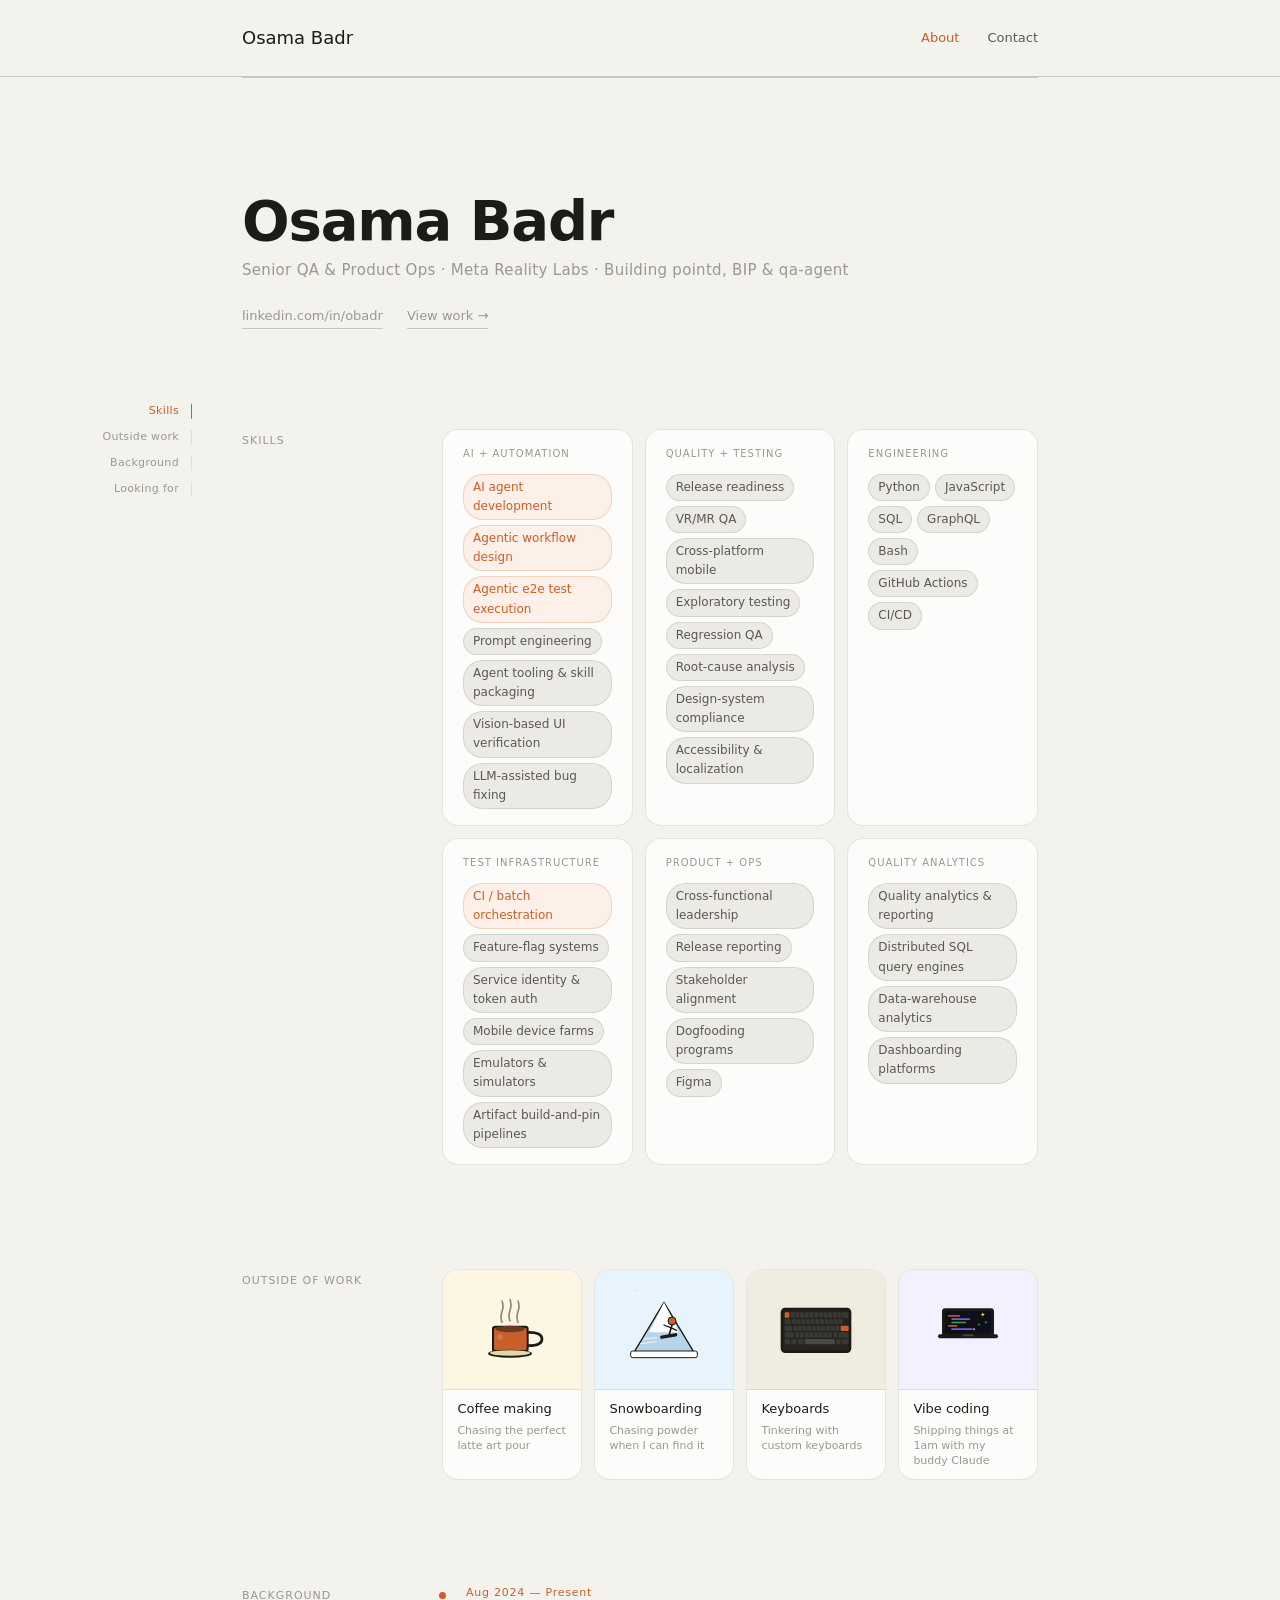
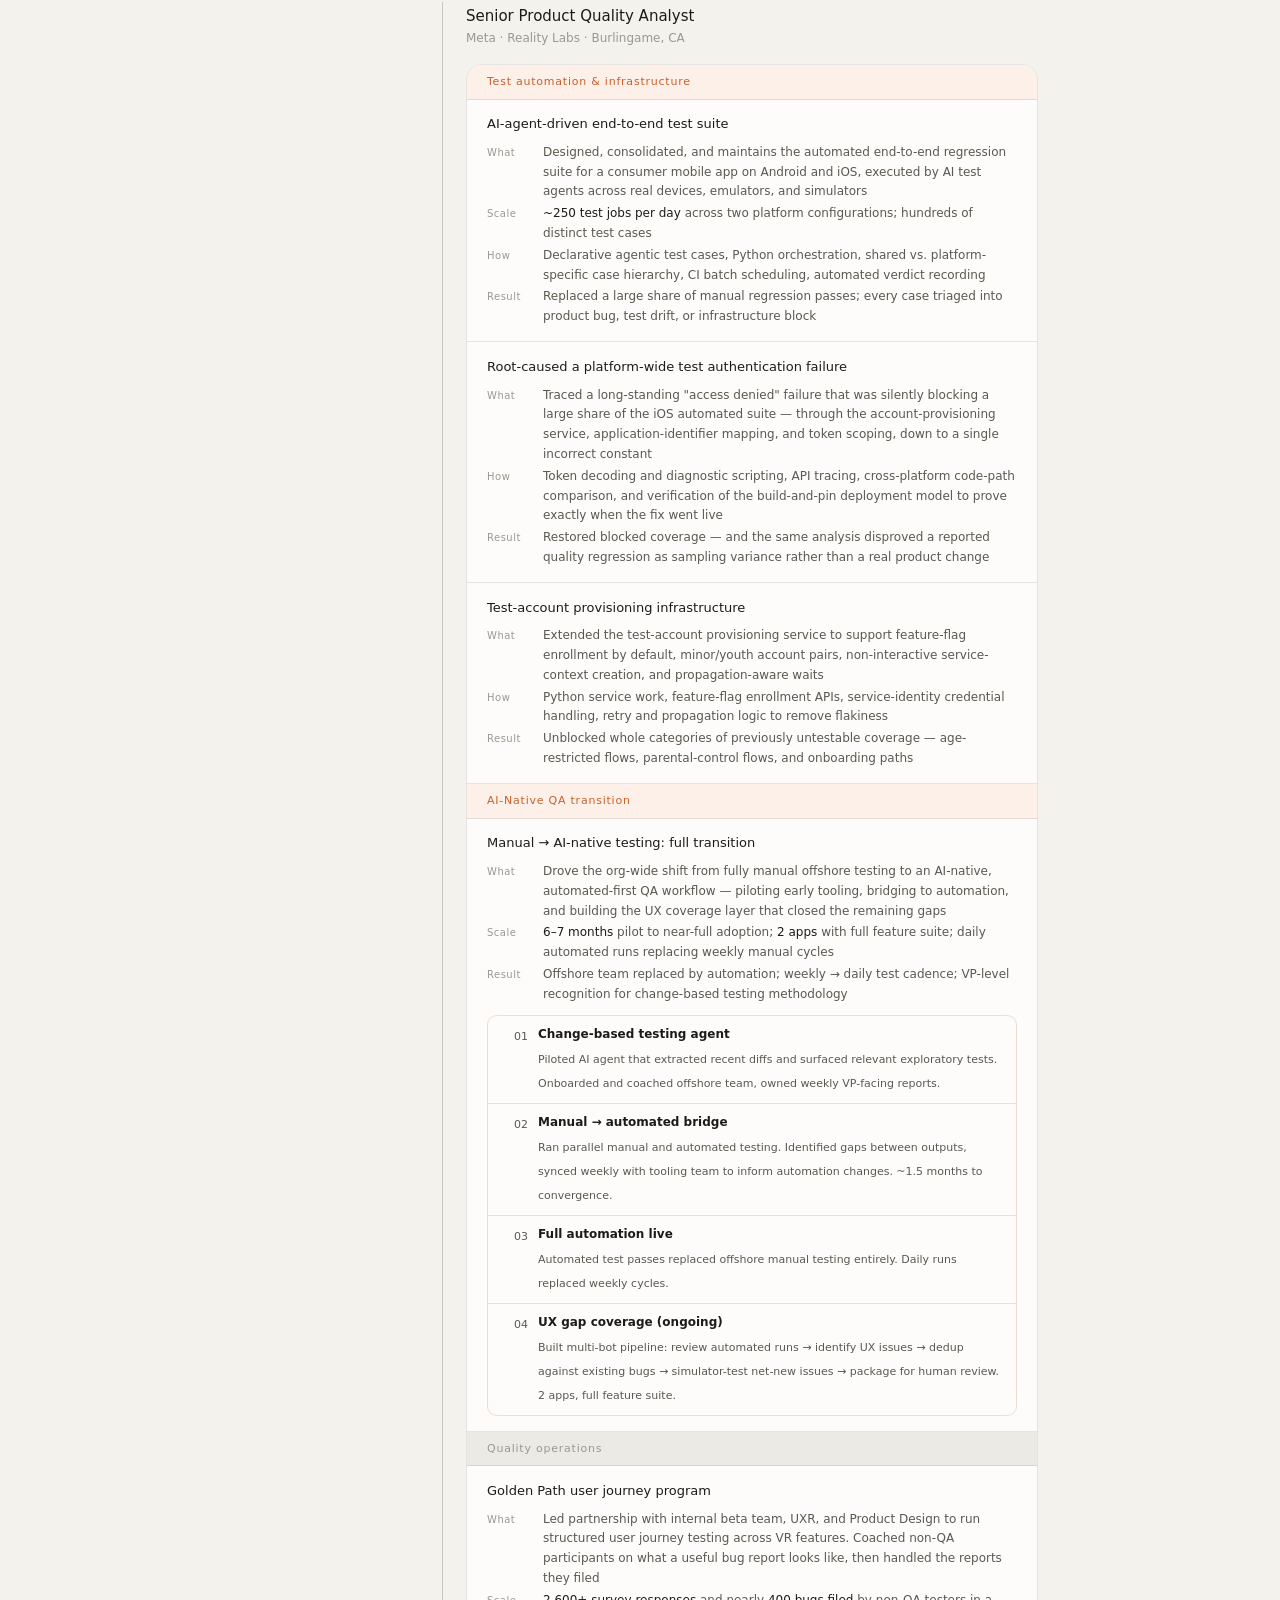
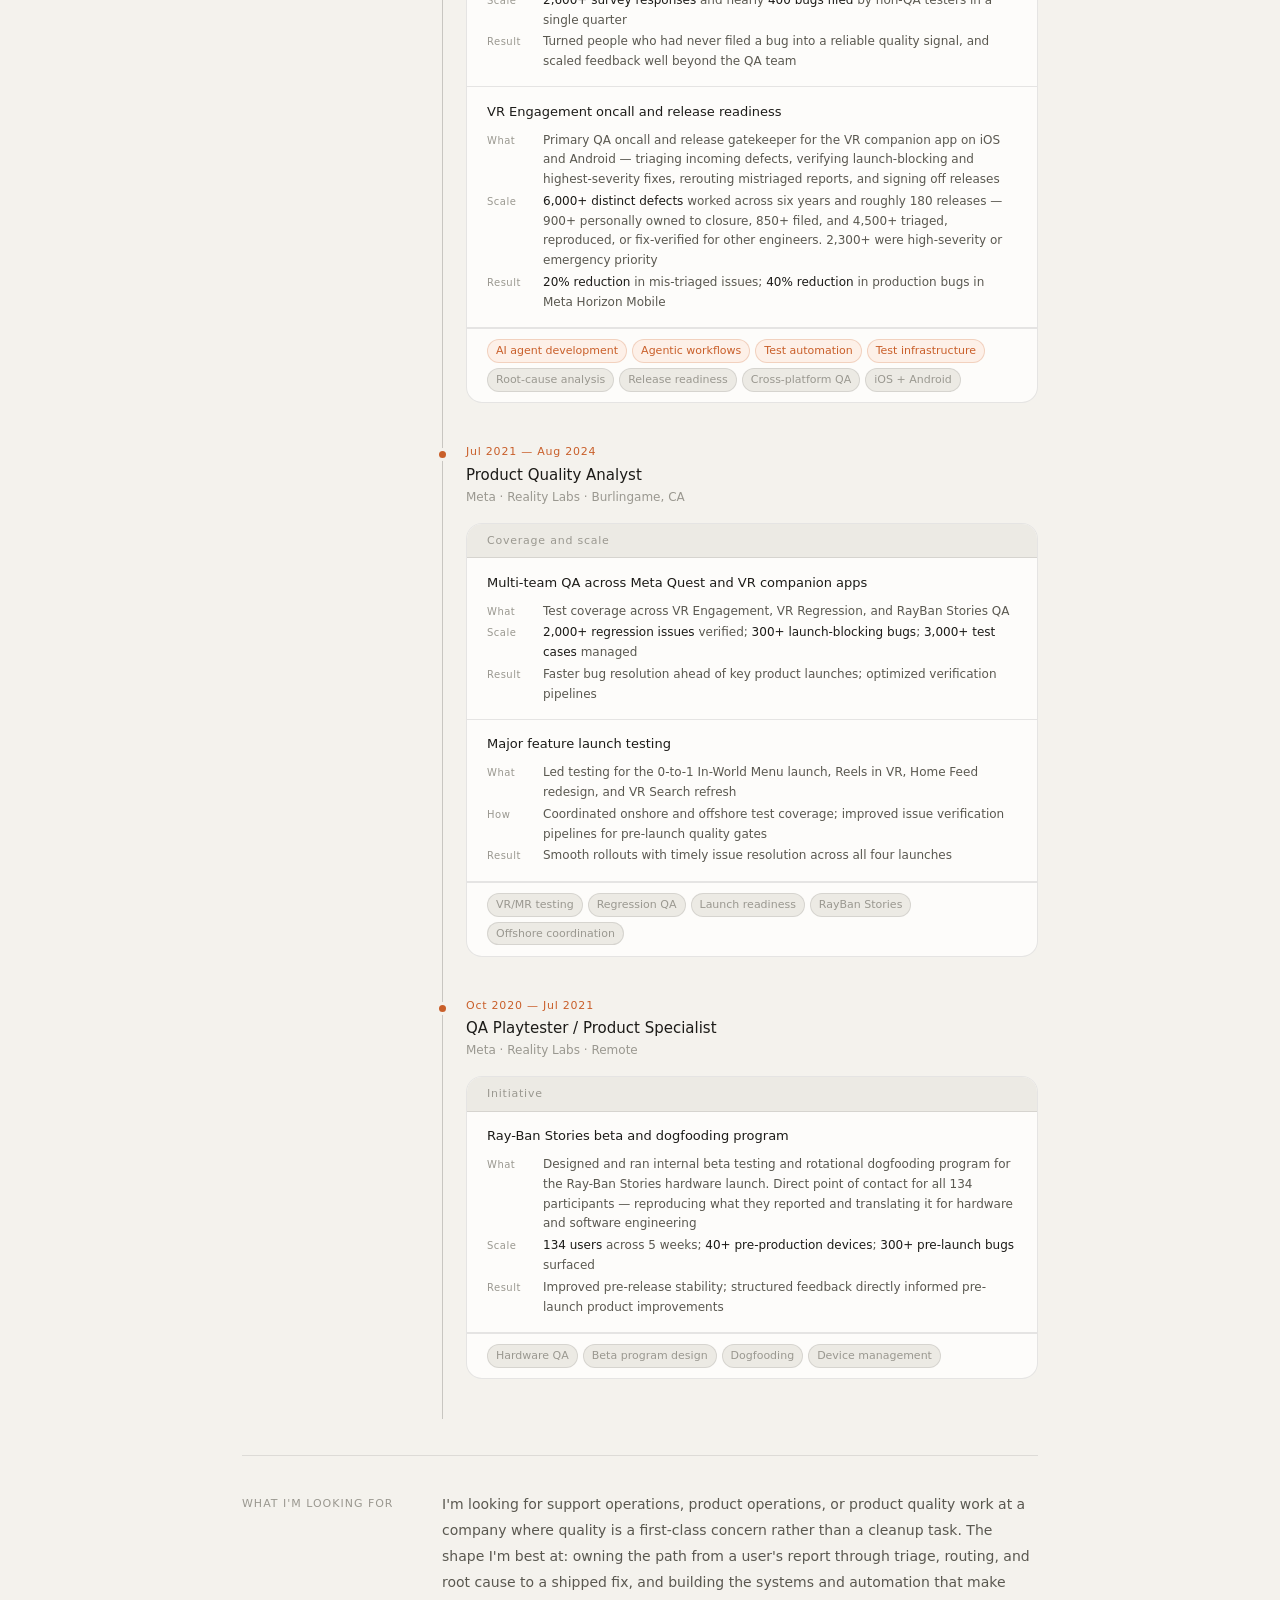
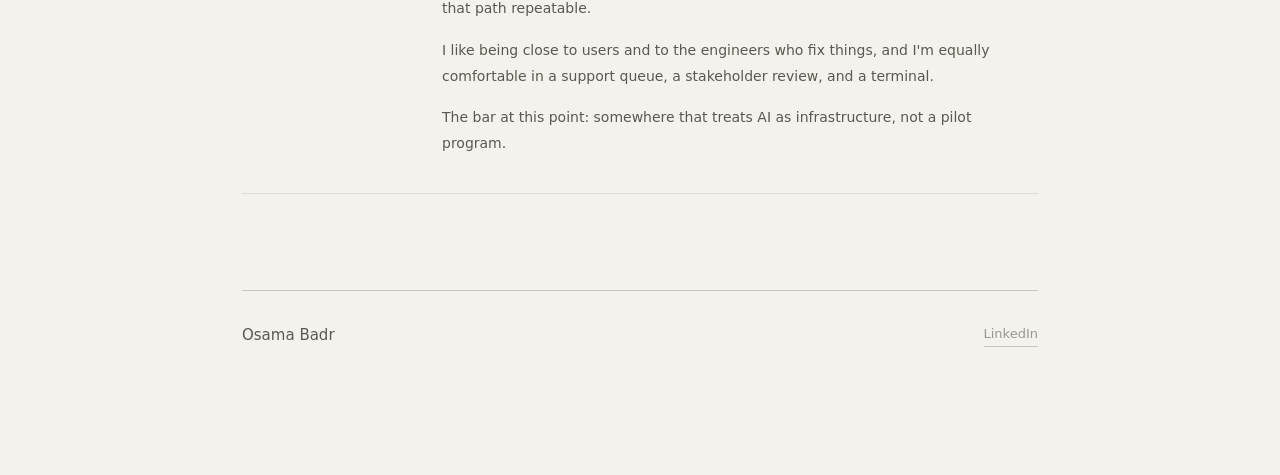
==== commit 7c8126e6: "Merge pull request #5 from badro98/feat/positioning-rewrite Reposition hero and "what I'm looking fo" ====
--- a/about.html
+++ b/about.html
@@ -570,6 +570,7 @@
           <span class="pill">Release reporting</span>
           <span class="pill">Stakeholder alignment</span>
           <span class="pill">Dogfooding programs</span>
+          <span class="pill">Figma</span>
         </div>
       </div>
       <div class="skill-card">
@@ -814,9 +815,9 @@
           <div class="ach-block">
             <div class="ach-title">Golden Path user journey program</div>
             <div class="wshr">
-              <span class="wl">What</span><span class="wv">Led partnership with internal beta team, UXR, and Product Design to run structured user journey testing across VR features</span>
+              <span class="wl">What</span><span class="wv">Led partnership with internal beta team, UXR, and Product Design to run structured user journey testing across VR features. Coached non-QA participants on what a useful bug report looks like, then handled the reports they filed</span>
               <span class="wl">Scale</span><span class="wv"><strong>2,600+ survey responses</strong> and nearly <strong>400 bugs filed</strong> by non-QA testers in a single quarter</span>
-              <span class="wl">Result</span><span class="wv">Turned internal users into structured quality signal contributors; scaled feedback beyond the QA team</span>
+              <span class="wl">Result</span><span class="wv">Turned people who had never filed a bug into a reliable quality signal, and scaled feedback well beyond the QA team</span>
             </div>
           </div>
           <div class="ach-block">
@@ -860,9 +861,9 @@
           <div class="ach-block">
             <div class="ach-title">Major feature launch testing</div>
             <div class="wshr">
-              <span class="wl">What</span><span class="wv">Led testing for Reels in VR, Home Feed redesign, VR Search refresh</span>
+              <span class="wl">What</span><span class="wv">Led testing for the 0-to-1 In-World Menu launch, Reels in VR, Home Feed redesign, and VR Search refresh</span>
               <span class="wl">How</span><span class="wv">Coordinated onshore and offshore test coverage; improved issue verification pipelines for pre-launch quality gates</span>
-              <span class="wl">Result</span><span class="wv">Smooth rollouts with timely issue resolution on all three launches</span>
+              <span class="wl">Result</span><span class="wv">Smooth rollouts with timely issue resolution across all four launches</span>
             </div>
           </div>
           <div class="tag-row">
@@ -886,7 +887,7 @@
           <div class="ach-block">
             <div class="ach-title">Ray-Ban Stories beta and dogfooding program</div>
             <div class="wshr">
-              <span class="wl">What</span><span class="wv">Designed and ran internal beta testing and rotational dogfooding program for the Ray-Ban Stories hardware launch</span>
+              <span class="wl">What</span><span class="wv">Designed and ran internal beta testing and rotational dogfooding program for the Ray-Ban Stories hardware launch. Direct point of contact for all 134 participants — reproducing what they reported and translating it for hardware and software engineering</span>
               <span class="wl">Scale</span><span class="wv"><strong>134 users</strong> across 5 weeks; <strong>40+ pre-production devices</strong>; <strong>300+ pre-launch bugs</strong> surfaced</span>
               <span class="wl">Result</span><span class="wv">Improved pre-release stability; structured feedback directly informed pre-launch product improvements</span>
             </div>
@@ -906,7 +907,8 @@
   <div class="about-block" id="looking">
     <div class="about-block-label">What I'm looking for</div>
     <div class="about-text">
-      <p>I'm most useful at the intersection of quality, operations, and engineering — roles where the job is to make a product more reliable, a process more defensible, or a system more observable. Especially drawn to teams building complex or high-stakes software where quality is a first-class concern, not a last-minute one.</p>
+      <p>I'm looking for support operations, product operations, or product quality work at a company where quality is a first-class concern rather than a cleanup task. The shape I'm best at: owning the path from a user's report through triage, routing, and root cause to a shipped fix, and building the systems and automation that make that path repeatable.</p>
+      <p>I like being close to users and to the engineers who fix things, and I'm equally comfortable in a support queue, a stakeholder review, and a terminal.</p>
       <p>The bar at this point: somewhere that treats AI as infrastructure, not a pilot program.</p>
     </div>
   </div>
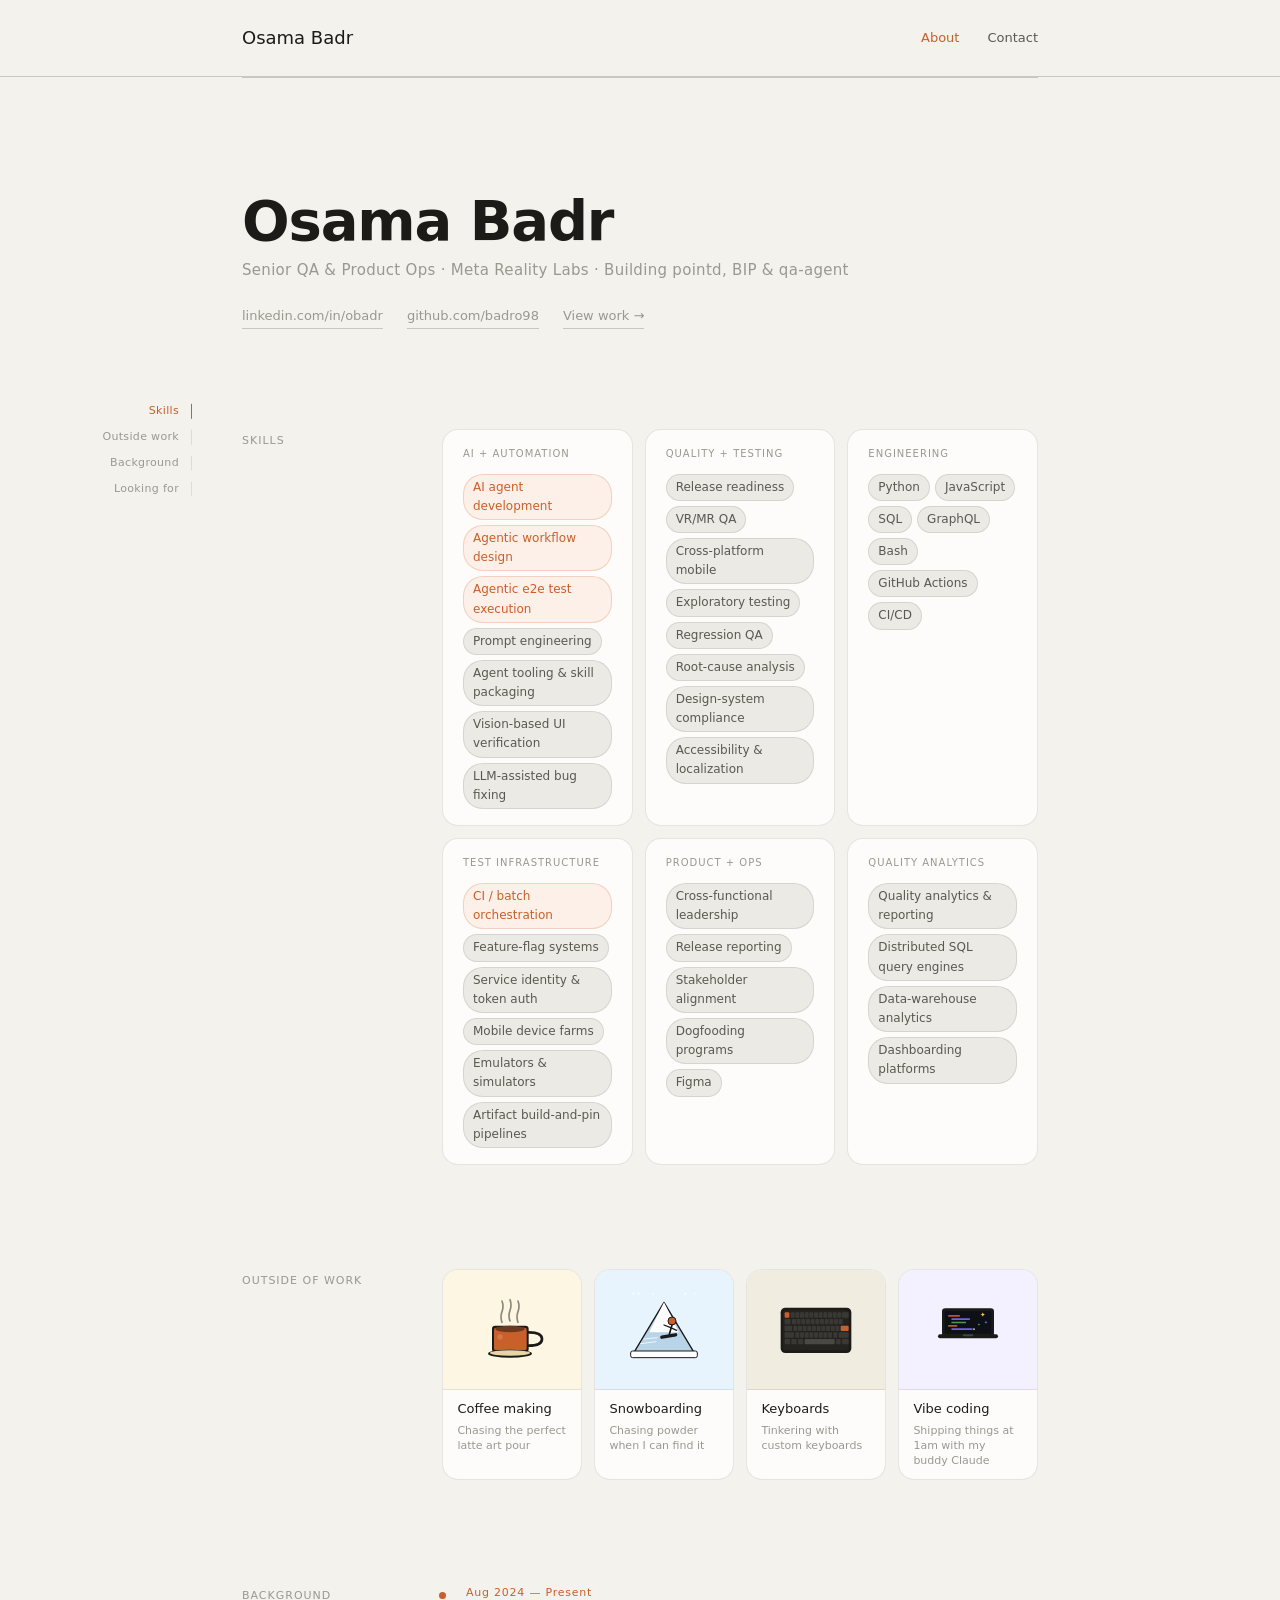
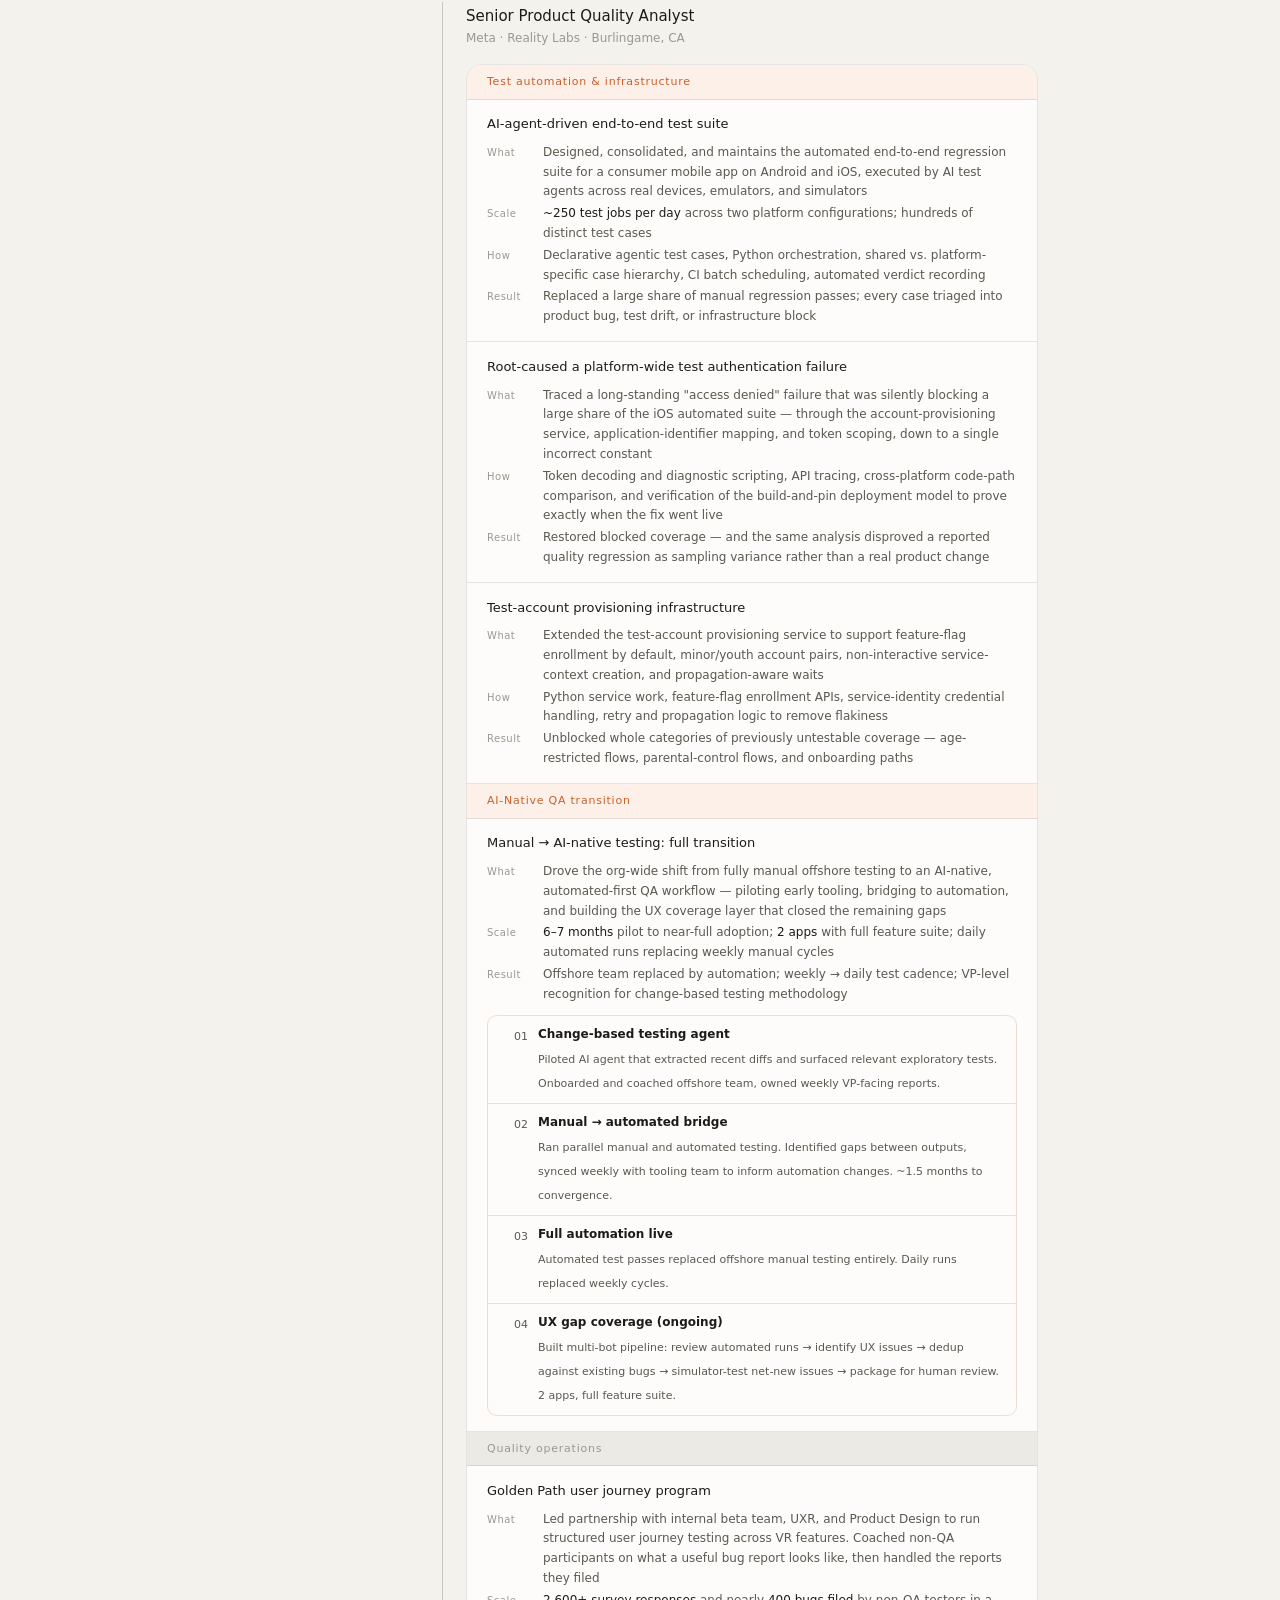
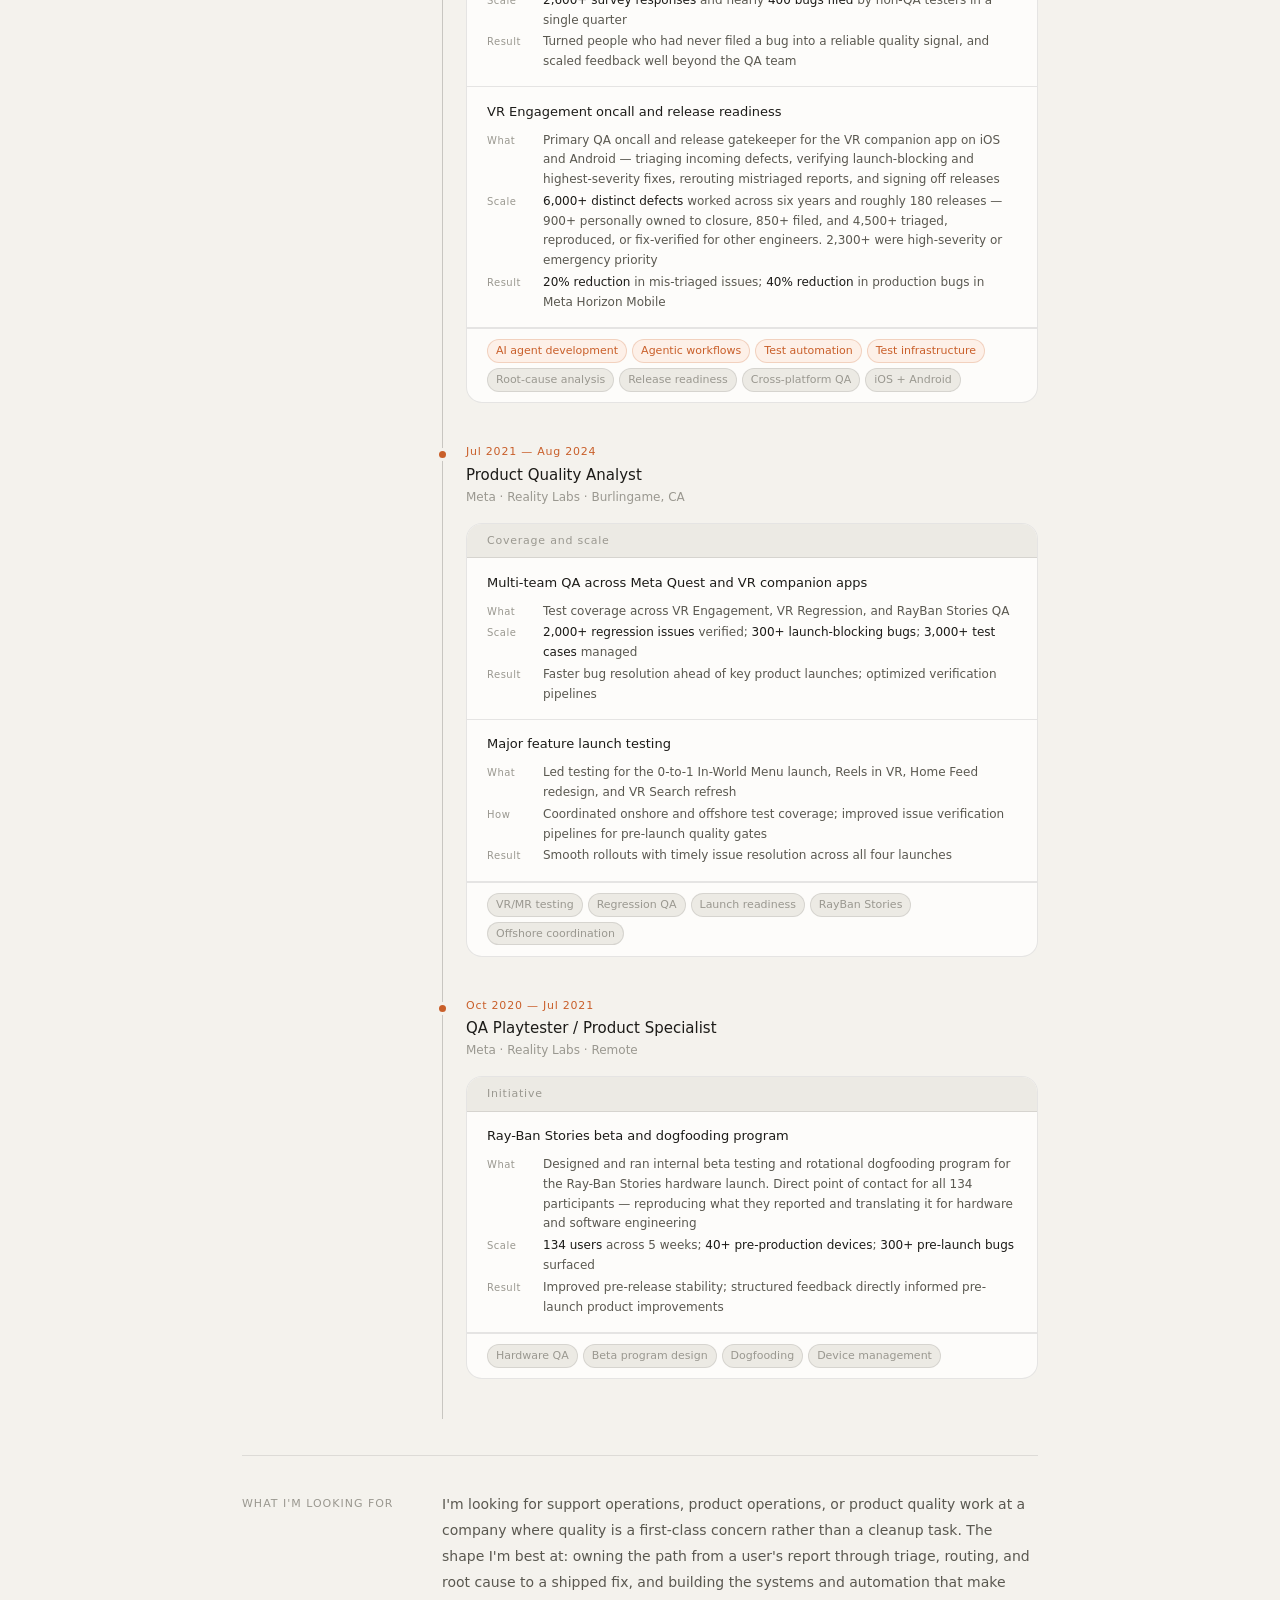
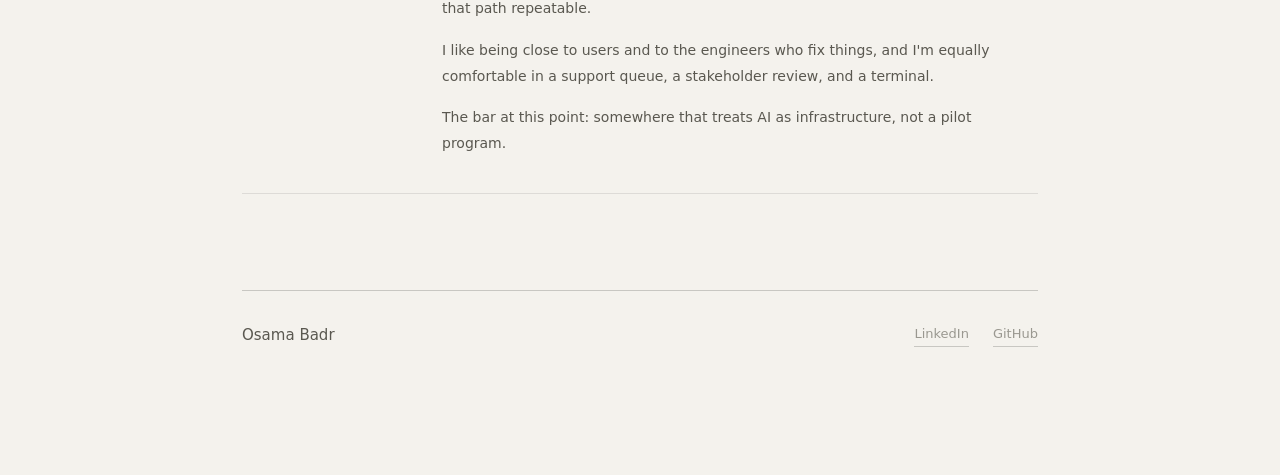
==== commit 09b483be: "Merge pull request #6 from badro98/feat/github-link Add GitHub link to every footer and the About he" ====
--- a/about.html
+++ b/about.html
@@ -506,6 +506,7 @@
     <p class="hero-title">Senior QA &amp; Product Ops · Meta Reality Labs · Building pointd, BIP &amp; qa-agent</p>
     <div class="hero-contact">
       <a href="https://linkedin.com/in/obadr" target="_blank" rel="noopener noreferrer">linkedin.com/in/obadr</a>
+      <a href="https://github.com/badro98" target="_blank" rel="noopener noreferrer">github.com/badro98</a>
       <a href="index.html">View work →</a>
     </div>
   </section>
@@ -917,6 +918,7 @@
     <span class="footer-name">Osama Badr</span>
     <div class="footer-links">
       <a href="https://linkedin.com/in/obadr" target="_blank" rel="noopener noreferrer">LinkedIn</a>
+      <a href="https://github.com/badro98" target="_blank" rel="noopener noreferrer">GitHub</a>
     </div>
   </footer>
 
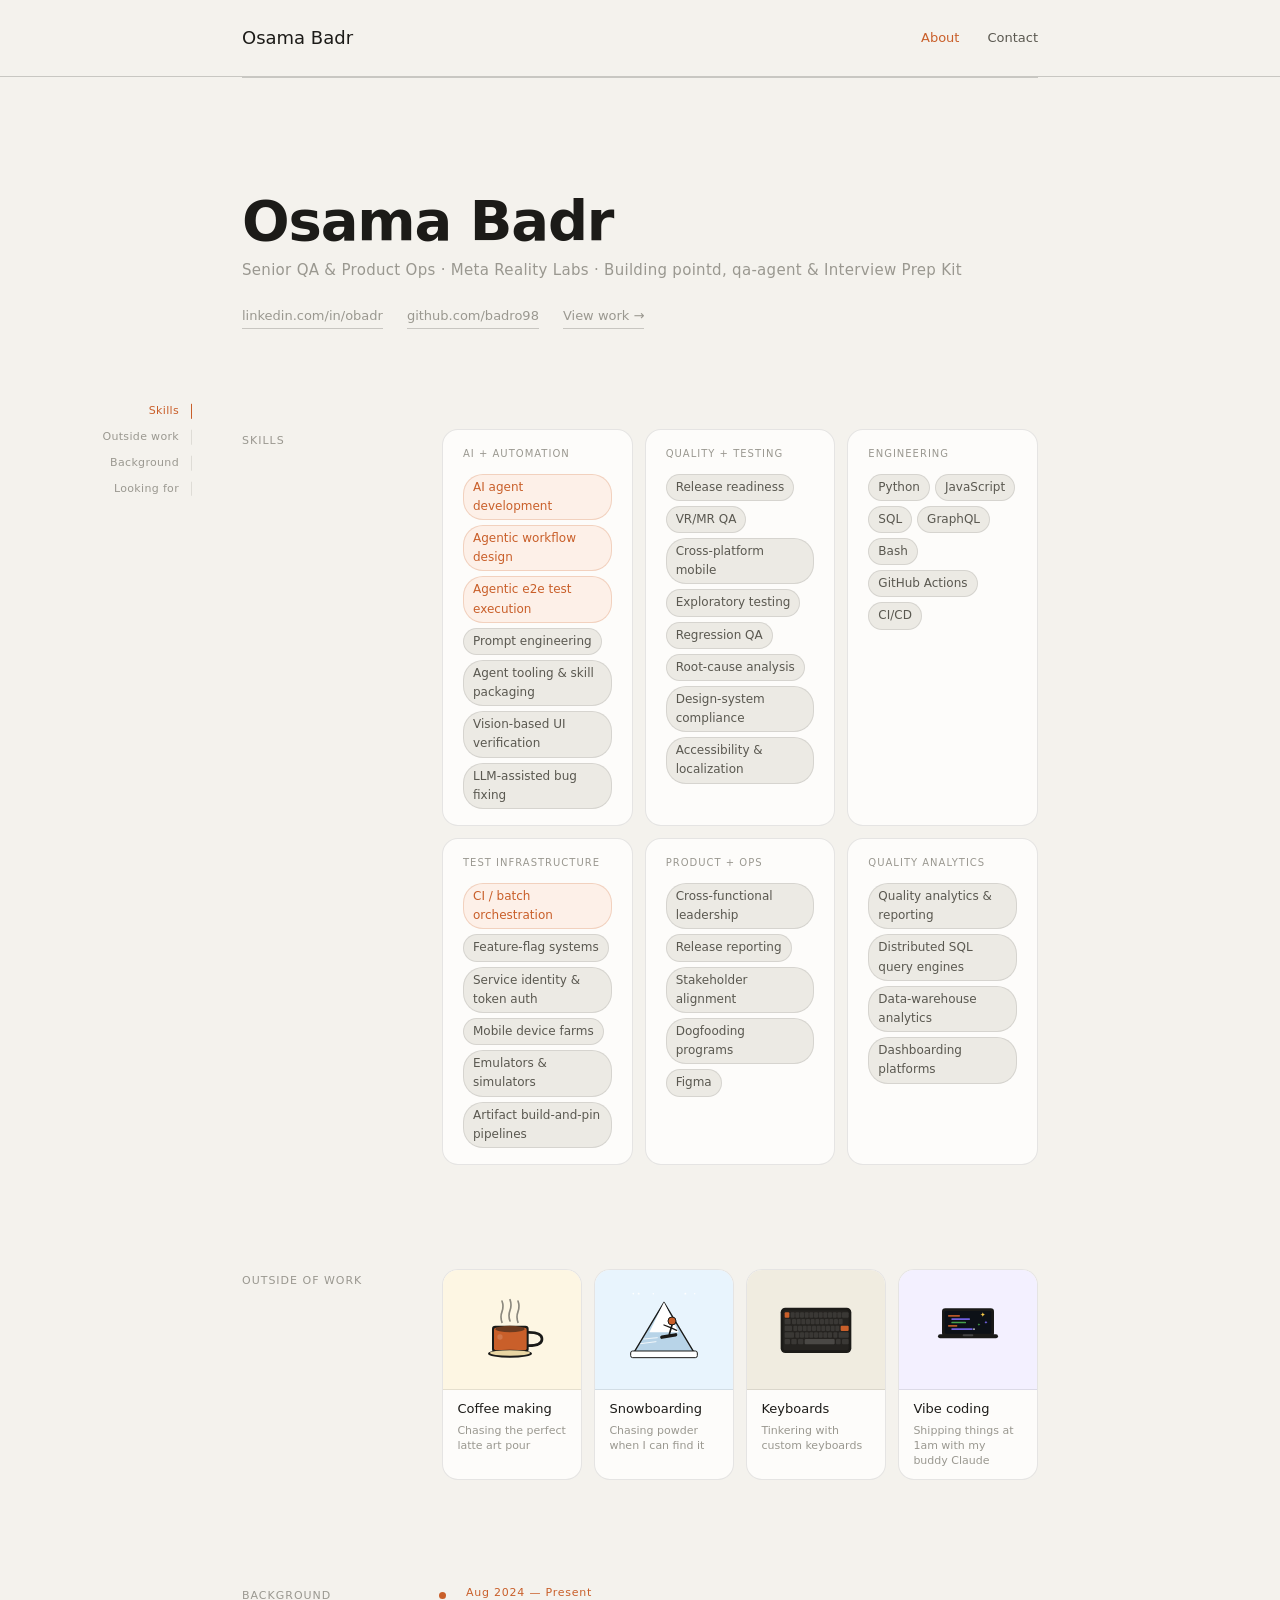
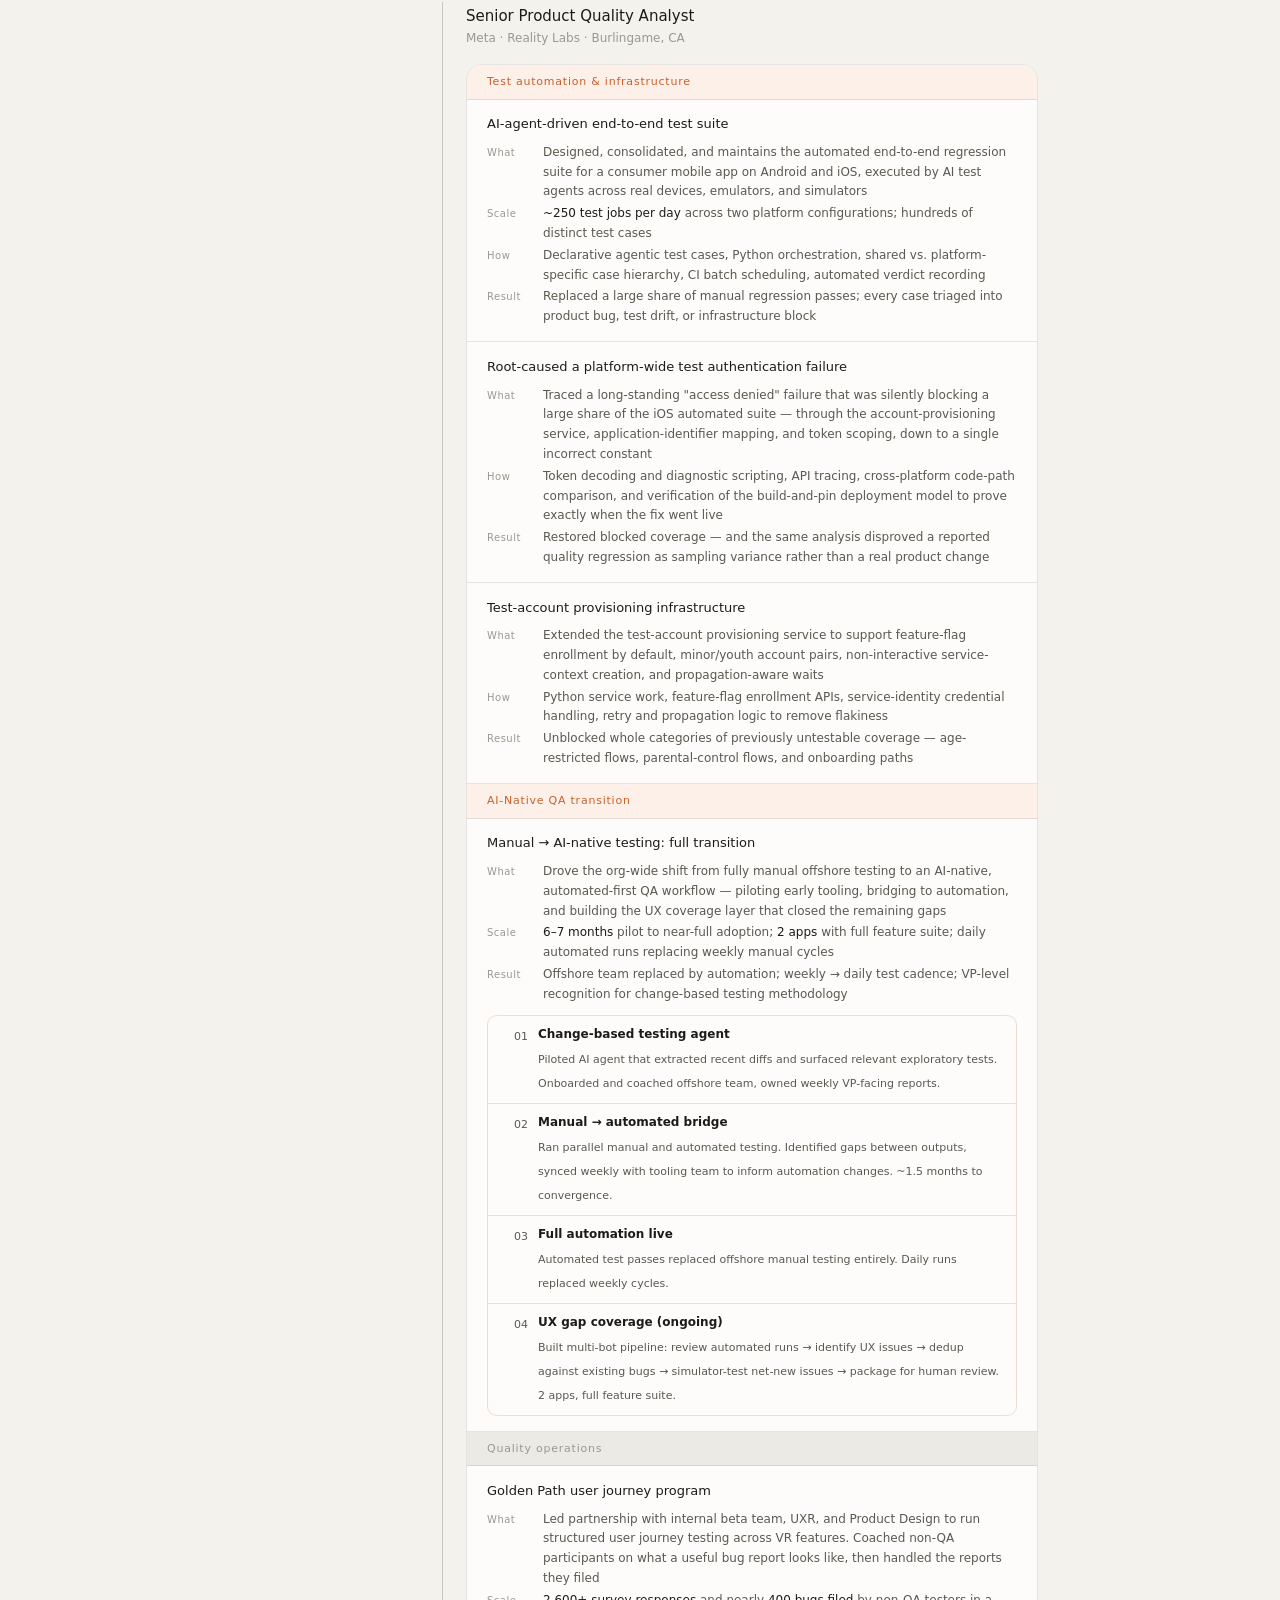
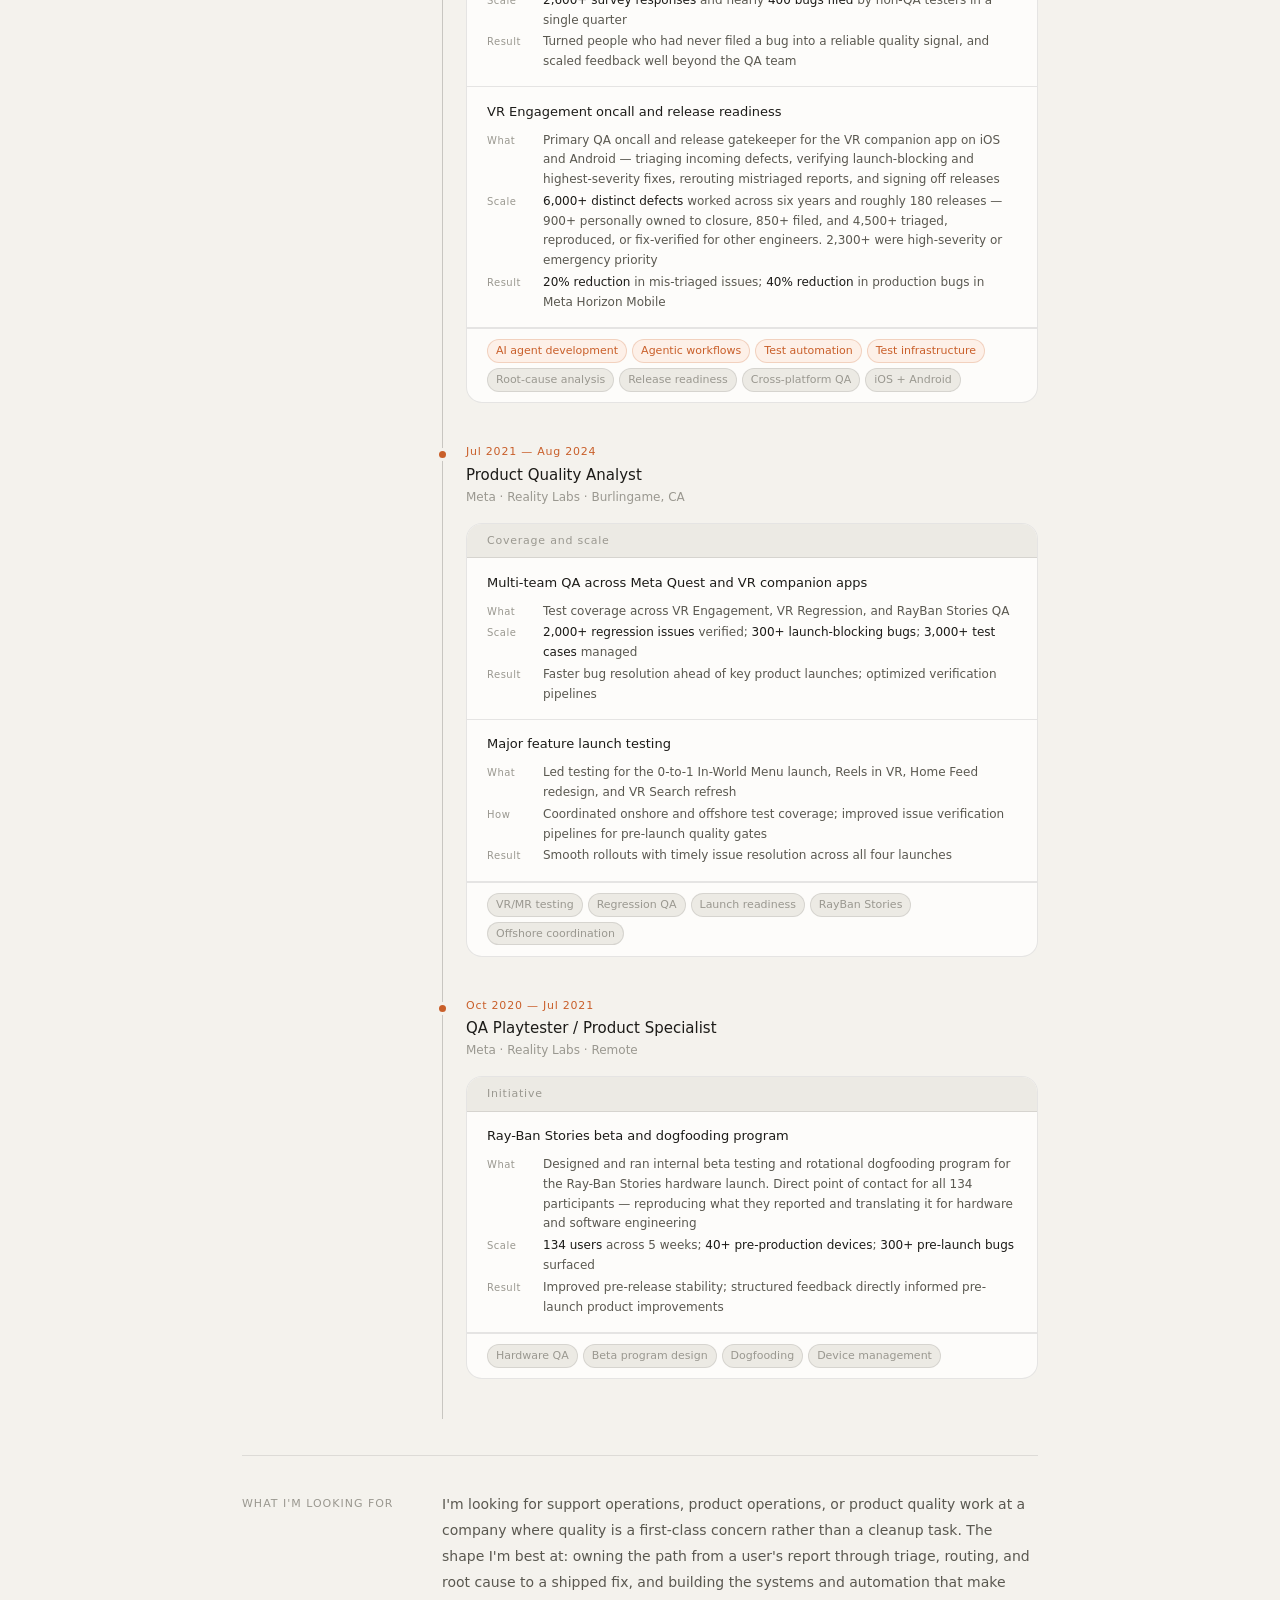
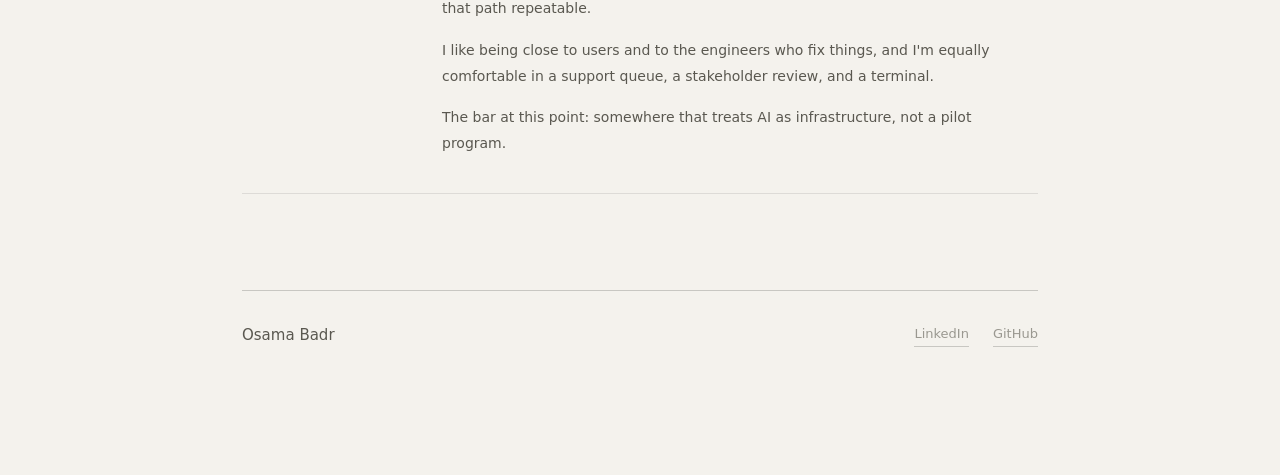
==== commit 671c2cea: "Merge pull request #7 from badro98/feat/interview-prep-kit-case-study Replace BIP with the Interview" ====
--- a/about.html
+++ b/about.html
@@ -503,7 +503,7 @@
   <!-- Hero -->
   <section class="hero">
     <h1 class="hero-name">Osama Badr</h1>
-    <p class="hero-title">Senior QA &amp; Product Ops · Meta Reality Labs · Building pointd, BIP &amp; qa-agent</p>
+    <p class="hero-title">Senior QA &amp; Product Ops · Meta Reality Labs · Building pointd, qa-agent &amp; Interview Prep Kit</p>
     <div class="hero-contact">
       <a href="https://linkedin.com/in/obadr" target="_blank" rel="noopener noreferrer">linkedin.com/in/obadr</a>
       <a href="https://github.com/badro98" target="_blank" rel="noopener noreferrer">github.com/badro98</a>
